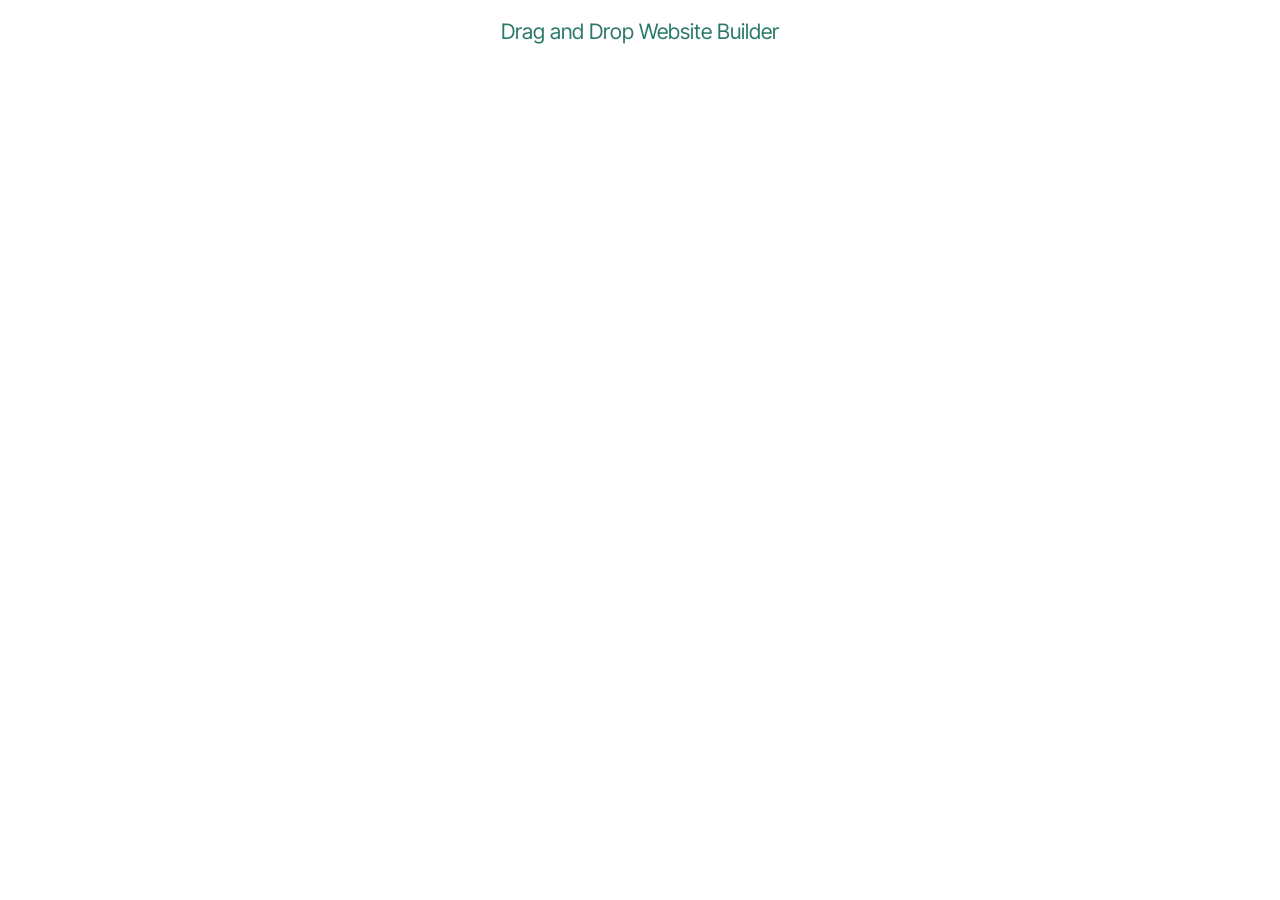
==== home.html @ 60c5d259 "create github pages" ====
<!DOCTYPE html>
<html  >
<head>
  <!-- Site made with Mobirise Website Builder v5.9.13, https://mobirise.com -->
  <meta charset="UTF-8">
  <meta http-equiv="X-UA-Compatible" content="IE=edge">
  <meta name="generator" content="Mobirise v5.9.13, mobirise.com">
  <meta name="viewport" content="width=device-width, initial-scale=1, minimum-scale=1">
  <link rel="shortcut icon" href="assets/images/mbr-137x69.png" type="image/x-icon">
  <meta name="description" content="">
  
  
  <title>Home</title>
  <link rel="stylesheet" href="assets/bootstrap/css/bootstrap.min.css">
  <link rel="stylesheet" href="assets/bootstrap/css/bootstrap-grid.min.css">
  <link rel="stylesheet" href="assets/bootstrap/css/bootstrap-reboot.min.css">
  <link rel="stylesheet" href="assets/animatecss/animate.css">
  <link rel="stylesheet" href="assets/theme/css/style.css">
  <link rel="preload" href="https://fonts.googleapis.com/css?family=Inter+Tight:100,200,300,400,500,600,700,800,900,100i,200i,300i,400i,500i,600i,700i,800i,900i&display=swap" as="style" onload="this.onload=null;this.rel='stylesheet'">
  <noscript><link rel="stylesheet" href="https://fonts.googleapis.com/css?family=Inter+Tight:100,200,300,400,500,600,700,800,900,100i,200i,300i,400i,500i,600i,700i,800i,900i&display=swap"></noscript>
  <link rel="preload" as="style" href="assets/mobirise/css/mbr-additional.css?v=Ecv9Mz"><link rel="stylesheet" href="assets/mobirise/css/mbr-additional.css?v=Ecv9Mz" type="text/css">

  
  
  
</head>
<body>
  
  <section class="display-7" style="padding: 0;align-items: center;justify-content: center;flex-wrap: wrap;    align-content: center;display: flex;position: relative;height: 4rem;"><a href="https://mobiri.se/448014" style="flex: 1 1;height: 4rem;position: absolute;width: 100%;z-index: 1;"><img alt="" style="height: 4rem;" src="[data-uri]"></a><p style="margin: 0;text-align: center;" class="display-7">&#8204;</p><a style="z-index:1" href="https://mobirise.com/drag-drop-website-builder.html">Drag and Drop Website Builder</a></section><script src="assets/bootstrap/js/bootstrap.bundle.min.js"></script>  <script src="assets/smoothscroll/smooth-scroll.js"></script>  <script src="assets/ytplayer/index.js"></script>  <script src="assets/theme/js/script.js"></script>  
  
  
  <input name="animation" type="hidden">
  </body>
</html>
---- assets/theme/css/style.css ----
@charset "UTF-8";
section {
  background-color: #ffffff;
}

body {
  font-style: normal;
  line-height: 1.5;
  font-weight: 400;
  color: #232323;
  position: relative;
}

button {
  background-color: transparent;
  border-color: transparent;
}

.embla__button,
.carousel-control {
  background-color: #edefea !important;
  opacity: 0.8 !important;
  color: #464845 !important;
  border-color: #edefea !important;
}

.carousel .close,
.modalWindow .close {
  background-color: #edefea !important;
  color: #464845 !important;
  border-color: #edefea !important;
  opacity: 0.8 !important;
}

.carousel .close:hover,
.modalWindow .close:hover {
  opacity: 1 !important;
}

.carousel-indicators li {
  background-color: #edefea !important;
  border: 2px solid #464845 !important;
}

.carousel-indicators li:hover,
.carousel-indicators li:active {
  opacity: 0.8 !important;
}

.embla__button:hover,
.carousel-control:hover {
  background-color: #edefea !important;
  opacity: 1 !important;
}

.modalWindow-video-container {
  height: 80%;
}

section,
.container,
.container-fluid {
  position: relative;
  word-wrap: break-word;
}

a.mbr-iconfont:hover {
  text-decoration: none;
}

.article .lead p,
.article .lead ul,
.article .lead ol,
.article .lead pre,
.article .lead blockquote {
  margin-bottom: 0;
}

a {
  font-style: normal;
  font-weight: 400;
  cursor: pointer;
}
a, a:hover {
  text-decoration: none;
}

.mbr-section-title {
  font-style: normal;
  line-height: 1.3;
}

.mbr-section-subtitle {
  line-height: 1.3;
}

.mbr-text {
  font-style: normal;
  line-height: 1.7;
}

h1,
h2,
h3,
h4,
h5,
h6,
.display-1,
.display-2,
.display-4,
.display-5,
.display-7,
span,
p,
a {
  line-height: 1;
  word-break: break-word;
  word-wrap: break-word;
  font-weight: 400;
}

b,
strong {
  font-weight: bold;
}

input:-webkit-autofill, input:-webkit-autofill:hover, input:-webkit-autofill:focus, input:-webkit-autofill:active {
  transition-delay: 9999s;
  -webkit-transition-property: background-color, color;
  transition-property: background-color, color;
}

textarea[type=hidden] {
  display: none;
}

section {
  background-position: 50% 50%;
  background-repeat: no-repeat;
  background-size: cover;
}
section .mbr-background-video,
section .mbr-background-video-preview {
  position: absolute;
  bottom: 0;
  left: 0;
  right: 0;
  top: 0;
}

.hidden {
  visibility: hidden;
}

.mbr-z-index20 {
  z-index: 20;
}

/*! Base colors */
.mbr-white {
  color: #ffffff;
}

.mbr-black {
  color: #111111;
}

.mbr-bg-white {
  background-color: #ffffff;
}

.mbr-bg-black {
  background-color: #000000;
}

/*! Text-aligns */
.align-left {
  text-align: left;
}

.align-center {
  text-align: center;
}

.align-right {
  text-align: right;
}

/*! Font-weight  */
.mbr-light {
  font-weight: 300;
}

.mbr-regular {
  font-weight: 400;
}

.mbr-semibold {
  font-weight: 500;
}

.mbr-bold {
  font-weight: 700;
}

/*! Media  */
.media-content {
  flex-basis: 100%;
}

.media-container-row {
  display: flex;
  flex-direction: row;
  flex-wrap: wrap;
  justify-content: center;
  align-content: center;
  align-items: start;
}
.media-container-row .media-size-item {
  width: 400px;
}

.media-container-column {
  display: flex;
  flex-direction: column;
  flex-wrap: wrap;
  justify-content: center;
  align-content: center;
  align-items: stretch;
}
.media-container-column > * {
  width: 100%;
}

@media (min-width: 992px) {
  .media-container-row {
    flex-wrap: nowrap;
  }
}
figure {
  margin-bottom: 0;
  overflow: hidden;
}

figure[mbr-media-size] {
  transition: width 0.1s;
}

img,
iframe {
  display: block;
  width: 100%;
}

.card {
  background-color: transparent;
  border: none;
}

.card-box {
  width: 100%;
}

.card-img {
  text-align: center;
  flex-shrink: 0;
  -webkit-flex-shrink: 0;
}

.media {
  max-width: 100%;
  margin: 0 auto;
}

.mbr-figure {
  align-self: center;
}

.media-container > div {
  max-width: 100%;
}

.mbr-figure img,
.card-img img {
  width: 100%;
}

@media (max-width: 991px) {
  .media-size-item {
    width: auto !important;
  }
  .media {
    width: auto;
  }
  .mbr-figure {
    width: 100% !important;
  }
}
/*! Buttons */
.mbr-section-btn {
  margin-left: -0.6rem;
  margin-right: -0.6rem;
  font-size: 0;
}

.btn {
  font-weight: 600;
  border-width: 1px;
  font-style: normal;
  margin: 0.6rem 0.6rem;
  white-space: normal;
  transition: all 0.2s ease-in-out;
  display: inline-flex;
  align-items: center;
  justify-content: center;
  word-break: break-word;
}

.btn-sm {
  font-weight: 600;
  letter-spacing: 0px;
  transition: all 0.3s ease-in-out;
}

.btn-md {
  font-weight: 600;
  letter-spacing: 0px;
  transition: all 0.3s ease-in-out;
}

.btn-lg {
  font-weight: 600;
  letter-spacing: 0px;
  transition: all 0.3s ease-in-out;
}

.btn-form {
  margin: 0;
}
.btn-form:hover {
  cursor: pointer;
}

nav .mbr-section-btn {
  margin-left: 0rem;
  margin-right: 0rem;
}

/*! Btn icon margin */
.btn .mbr-iconfont,
.btn.btn-sm .mbr-iconfont {
  order: 1;
  cursor: pointer;
  margin-left: 0.5rem;
  vertical-align: sub;
}

.btn.btn-md .mbr-iconfont,
.btn.btn-md .mbr-iconfont {
  margin-left: 0.8rem;
}

.mbr-regular {
  font-weight: 400;
}

.mbr-semibold {
  font-weight: 500;
}

.mbr-bold {
  font-weight: 700;
}

[type=submit] {
  -webkit-appearance: none;
}

/*! Full-screen */
.mbr-fullscreen .mbr-overlay {
  min-height: 100vh;
}

.mbr-fullscreen {
  display: flex;
  display: -moz-flex;
  display: -ms-flex;
  display: -o-flex;
  align-items: center;
  min-height: 100vh;
  padding-top: 3rem;
  padding-bottom: 3rem;
}

/*! Map */
.map {
  height: 25rem;
  position: relative;
}
.map iframe {
  width: 100%;
  height: 100%;
}

/*! Scroll to top arrow */
.mbr-arrow-up {
  bottom: 25px;
  right: 90px;
  position: fixed;
  text-align: right;
  z-index: 5000;
  color: #ffffff;
  font-size: 22px;
}

.mbr-arrow-up a {
  background: rgba(0, 0, 0, 0.2);
  border-radius: 50%;
  color: #fff;
  display: inline-block;
  height: 60px;
  width: 60px;
  border: 2px solid #fff;
  outline-style: none !important;
  position: relative;
  text-decoration: none;
  transition: all 0.3s ease-in-out;
  cursor: pointer;
  text-align: center;
}
.mbr-arrow-up a:hover {
  background-color: rgba(0, 0, 0, 0.4);
}
.mbr-arrow-up a i {
  line-height: 60px;
}

.mbr-arrow-up-icon {
  display: block;
  color: #fff;
}

.mbr-arrow-up-icon::before {
  content: "›";
  display: inline-block;
  font-family: serif;
  font-size: 22px;
  line-height: 1;
  font-style: normal;
  position: relative;
  top: 6px;
  left: -4px;
  transform: rotate(-90deg);
}

/*! Arrow Down */
.mbr-arrow {
  position: absolute;
  bottom: 45px;
  left: 50%;
  width: 60px;
  height: 60px;
  cursor: pointer;
  background-color: rgba(80, 80, 80, 0.5);
  border-radius: 50%;
  transform: translateX(-50%);
}
@media (max-width: 767px) {
  .mbr-arrow {
    display: none;
  }
}
.mbr-arrow > a {
  display: inline-block;
  text-decoration: none;
  outline-style: none;
  animation: arrowdown 1.7s ease-in-out infinite;
  color: #ffffff;
}
.mbr-arrow > a > i {
  position: absolute;
  top: -2px;
  left: 15px;
  font-size: 2rem;
}

#scrollToTop a i::before {
  content: "";
  position: absolute;
  display: block;
  border-bottom: 2.5px solid #fff;
  border-left: 2.5px solid #fff;
  width: 27.8%;
  height: 27.8%;
  left: 50%;
  top: 51%;
  transform: translateY(-30%) translateX(-50%) rotate(135deg);
}

@keyframes arrowdown {
  0% {
    transform: translateY(0px);
  }
  50% {
    transform: translateY(-5px);
  }
  100% {
    transform: translateY(0px);
  }
}
@media (max-width: 500px) {
  .mbr-arrow-up {
    left: 0;
    right: 0;
    text-align: center;
  }
}
/*Gradients animation*/
@keyframes gradient-animation {
  from {
    background-position: 0% 100%;
    animation-timing-function: ease-in-out;
  }
  to {
    background-position: 100% 0%;
    animation-timing-function: ease-in-out;
  }
}
.bg-gradient {
  background-size: 200% 200%;
  animation: gradient-animation 5s infinite alternate;
  -webkit-animation: gradient-animation 5s infinite alternate;
}

.menu .navbar-brand {
  display: -webkit-flex;
}
.menu .navbar-brand span {
  display: flex;
  display: -webkit-flex;
}
.menu .navbar-brand .navbar-caption-wrap {
  display: -webkit-flex;
}
.menu .navbar-brand .navbar-logo img {
  display: -webkit-flex;
  width: auto;
}
@media (min-width: 768px) and (max-width: 991px) {
  .menu .navbar-toggleable-sm .navbar-nav {
    display: -ms-flexbox;
  }
}
@media (max-width: 991px) {
  .menu .navbar-collapse {
    max-height: 93.5vh;
  }
  .menu .navbar-collapse.show {
    overflow: auto;
  }
}
@media (min-width: 992px) {
  .menu .navbar-nav.nav-dropdown {
    display: -webkit-flex;
  }
  .menu .navbar-toggleable-sm .navbar-collapse {
    display: -webkit-flex !important;
  }
  .menu .collapsed .navbar-collapse {
    max-height: 93.5vh;
  }
  .menu .collapsed .navbar-collapse.show {
    overflow: auto;
  }
}
@media (max-width: 767px) {
  .menu .navbar-collapse {
    max-height: 80vh;
  }
}

.nav-link .mbr-iconfont {
  margin-right: 0.5rem;
}

.navbar {
  display: -webkit-flex;
  -webkit-flex-wrap: wrap;
  -webkit-align-items: center;
  -webkit-justify-content: space-between;
}

.navbar-collapse {
  -webkit-flex-basis: 100%;
  -webkit-flex-grow: 1;
  -webkit-align-items: center;
}

.nav-dropdown .link {
  padding: 0.667em 1.667em !important;
  margin: 0 !important;
}

.nav {
  display: -webkit-flex;
  -webkit-flex-wrap: wrap;
}

.row {
  display: -webkit-flex;
  -webkit-flex-wrap: wrap;
}

.justify-content-center {
  -webkit-justify-content: center;
}

.form-inline {
  display: -webkit-flex;
}

.card-wrapper {
  -webkit-flex: 1;
}

.carousel-control {
  z-index: 10;
  display: -webkit-flex;
}

.carousel-controls {
  display: -webkit-flex;
}

.media {
  display: -webkit-flex;
}

.form-group:focus {
  outline: none;
}

.jq-selectbox__select {
  padding: 7px 0;
  position: relative;
}

.jq-selectbox__dropdown {
  overflow: hidden;
  border-radius: 10px;
  position: absolute;
  top: 100%;
  left: 0 !important;
  width: 100% !important;
}

.jq-selectbox__trigger-arrow {
  right: 0;
  transform: translateY(-50%);
}

.jq-selectbox li {
  padding: 1.07em 0.5em;
}

input[type=range] {
  padding-left: 0 !important;
  padding-right: 0 !important;
}

.modal-dialog,
.modal-content {
  height: 100%;
}

.modal-dialog .carousel-inner {
  height: calc(100vh - 1.75rem);
}
@media (max-width: 575px) {
  .modal-dialog .carousel-inner {
    height: calc(100vh - 1rem);
  }
}

.carousel-item {
  text-align: center;
}

.carousel-item img {
  margin: auto;
}

.navbar-toggler {
  align-self: flex-start;
  padding: 0.25rem 0.75rem;
  font-size: 1.25rem;
  line-height: 1;
  background: transparent;
  border: 1px solid transparent;
  border-radius: 0.25rem;
}

.navbar-toggler:focus,
.navbar-toggler:hover {
  text-decoration: none;
  box-shadow: none;
}

.navbar-toggler-icon {
  display: inline-block;
  width: 1.5em;
  height: 1.5em;
  vertical-align: middle;
  content: "";
  background: no-repeat center center;
  background-size: 100% 100%;
}

.navbar-toggler-left {
  position: absolute;
  left: 1rem;
}

.navbar-toggler-right {
  position: absolute;
  right: 1rem;
}

.card-img {
  width: auto;
}

.menu .navbar.collapsed:not(.beta-menu) {
  flex-direction: column;
}

.carousel-item.active,
.carousel-item-next,
.carousel-item-prev {
  display: flex;
}

.note-air-layout .dropup .dropdown-menu,
.note-air-layout .navbar-fixed-bottom .dropdown .dropdown-menu {
  bottom: initial !important;
}

html,
body {
  height: auto;
  min-height: 100vh;
}

.dropup .dropdown-toggle::after {
  display: none;
}

.form-asterisk {
  font-family: initial;
  position: absolute;
  top: -2px;
  font-weight: normal;
}

.form-control-label {
  position: relative;
  cursor: pointer;
  margin-bottom: 0.357em;
  padding: 0;
}

.alert {
  color: #ffffff;
  border-radius: 0;
  border: 0;
  font-size: 1.1rem;
  line-height: 1.5;
  margin-bottom: 1.875rem;
  padding: 1.25rem;
  position: relative;
  text-align: center;
}
.alert.alert-form::after {
  background-color: inherit;
  bottom: -7px;
  content: "";
  display: block;
  height: 14px;
  left: 50%;
  margin-left: -7px;
  position: absolute;
  transform: rotate(45deg);
  width: 14px;
}

.form-control {
  background-color: #ffffff;
  background-clip: border-box;
  color: #232323;
  line-height: 1rem !important;
  height: auto;
  padding: 1.2rem 2rem;
  transition: border-color 0.25s ease 0s;
  border: 1px solid transparent !important;
  border-radius: 4px;
  box-shadow: rgba(0, 0, 0, 0.07) 0px 1px 1px 0px, rgba(0, 0, 0, 0.07) 0px 1px 3px 0px, rgba(0, 0, 0, 0.03) 0px 0px 0px 1px;
}
.form-active .form-control:invalid {
  border-color: red;
}

.row > * {
  padding-right: 1rem;
  padding-left: 1rem;
}

form .row {
  margin-left: -0.6rem;
  margin-right: -0.6rem;
}
form .row [class*=col] {
  padding-left: 0.6rem;
  padding-right: 0.6rem;
}

form .mbr-section-btn {
  padding-left: 0.6rem;
  padding-right: 0.6rem;
}

form .form-check-input {
  margin-top: 0.5;
}

textarea.form-control {
  line-height: 1.5rem !important;
}

.form-group {
  margin-bottom: 1.2rem;
}

.form-control,
form .btn {
  min-height: 48px;
}

.gdpr-block label span.textGDPR input[name=gdpr] {
  top: 7px;
}

.form-control:focus {
  box-shadow: none;
}

:focus {
  outline: none;
}

.mbr-overlay {
  background-color: #000;
  bottom: 0;
  left: 0;
  opacity: 0.5;
  position: absolute;
  right: 0;
  top: 0;
  z-index: 0;
  pointer-events: none;
}

blockquote {
  font-style: italic;
  padding: 3rem;
  font-size: 1.09rem;
  position: relative;
  border-left: 3px solid;
}

ul,
ol,
pre,
blockquote {
  margin-bottom: 2.3125rem;
}

.mt-4 {
  margin-top: 2rem !important;
}

.mb-4 {
  margin-bottom: 2rem !important;
}

.container,
.container-fluid {
  padding-left: 16px;
  padding-right: 16px;
}

.row {
  margin-left: -16px;
  margin-right: -16px;
}
.row > [class*=col] {
  padding-left: 16px;
  padding-right: 16px;
}

@media (min-width: 992px) {
  .container-fluid {
    padding-left: 32px;
    padding-right: 32px;
  }
}
@media (max-width: 991px) {
  .mbr-container {
    padding-left: 16px;
    padding-right: 16px;
  }
}
.app-video-wrapper > img {
  opacity: 1;
}

.app-video-wrapper {
  background: transparent;
}

.item {
  position: relative;
}

.dropdown-menu .dropdown-menu {
  left: 100%;
}

.dropdown-item + .dropdown-menu {
  display: none;
}

.dropdown-item:hover + .dropdown-menu,
.dropdown-menu:hover {
  display: block;
}

@media (min-aspect-ratio: 16/9) {
  .mbr-video-foreground {
    height: 300% !important;
    top: -100% !important;
  }
}
@media (max-aspect-ratio: 16/9) {
  .mbr-video-foreground {
    width: 300% !important;
    left: -100% !important;
  }
}.engine {
	position: absolute;
	text-indent: -2400px;
	text-align: center;
	padding: 0;
	top: 0;
	left: -2400px;
}
---- assets/mobirise/css/mbr-additional.css ----
.btn {
  border-width: 2px;
}
img,
.card-wrap,
.card-wrapper,
.video-wrapper,
.mbr-figure iframe,
.google-map iframe,
.slide-content,
.plan,
.card,
.item-wrapper {
  border-radius: 0 !important;
}
.video-wrapper {
  overflow: hidden;
}
body {
  font-family: Inter Tight;
}
.display-1 {
  font-family: 'Inter Tight', sans-serif;
  font-size: 5rem;
  line-height: 1;
}
.display-1 > .mbr-iconfont {
  font-size: 6.25rem;
}
.display-2 {
  font-family: 'Inter Tight', sans-serif;
  font-size: 4rem;
  line-height: 1;
}
.display-2 > .mbr-iconfont {
  font-size: 5rem;
}
.display-4 {
  font-family: 'Inter Tight', sans-serif;
  font-size: 1.4rem;
  line-height: 1.5;
}
.display-4 > .mbr-iconfont {
  font-size: 1.75rem;
}
.display-5 {
  font-family: 'Inter Tight', sans-serif;
  font-size: 2rem;
  line-height: 1.5;
}
.display-5 > .mbr-iconfont {
  font-size: 2.5rem;
}
.display-7 {
  font-family: 'Inter Tight', sans-serif;
  font-size: 1.4rem;
  line-height: 1.3;
}
.display-7 > .mbr-iconfont {
  font-size: 1.75rem;
}
/* ---- Fluid typography for mobile devices ---- */
/* 1.4 - font scale ratio ( bootstrap == 1.42857 ) */
/* 100vw - current viewport width */
/* (48 - 20)  48 == 48rem == 768px, 20 == 20rem == 320px(minimal supported viewport) */
/* 0.65 - min scale variable, may vary */
@media (max-width: 992px) {
  .display-1 {
    font-size: 4rem;
  }
}
@media (max-width: 768px) {
  .display-1 {
    font-size: 3.5rem;
    font-size: calc( 2.4rem + (5 - 2.4) * ((100vw - 20rem) / (48 - 20)));
    line-height: calc( 1.1 * (2.4rem + (5 - 2.4) * ((100vw - 20rem) / (48 - 20))));
  }
  .display-2 {
    font-size: 3.2rem;
    font-size: calc( 2.05rem + (4 - 2.05) * ((100vw - 20rem) / (48 - 20)));
    line-height: calc( 1.3 * (2.05rem + (4 - 2.05) * ((100vw - 20rem) / (48 - 20))));
  }
  .display-4 {
    font-size: 1.12rem;
    font-size: calc( 1.14rem + (1.4 - 1.14) * ((100vw - 20rem) / (48 - 20)));
    line-height: calc( 1.4 * (1.14rem + (1.4 - 1.14) * ((100vw - 20rem) / (48 - 20))));
  }
  .display-5 {
    font-size: 1.6rem;
    font-size: calc( 1.35rem + (2 - 1.35) * ((100vw - 20rem) / (48 - 20)));
    line-height: calc( 1.4 * (1.35rem + (2 - 1.35) * ((100vw - 20rem) / (48 - 20))));
  }
  .display-7 {
    font-size: 1.12rem;
    font-size: calc( 1.14rem + (1.4 - 1.14) * ((100vw - 20rem) / (48 - 20)));
    line-height: calc( 1.4 * (1.14rem + (1.4 - 1.14) * ((100vw - 20rem) / (48 - 20))));
  }
}
@media (min-width: 992px) and (max-width: 1400px) {
  .display-1 {
    font-size: 3.5rem;
    font-size: calc( 2.4rem + (5 - 2.4) * ((100vw - 62rem) / (87 - 62)));
    line-height: calc( 1.1 * (2.4rem + (5 - 2.4) * ((100vw - 62rem) / (87 - 62))));
  }
  .display-2 {
    font-size: 3.2rem;
    font-size: calc( 2.05rem + (4 - 2.05) * ((100vw - 62rem) / (87 - 62)));
    line-height: calc( 1.3 * (2.05rem + (4 - 2.05) * ((100vw - 62rem) / (87 - 62))));
  }
  .display-4 {
    font-size: 1.12rem;
    font-size: calc( 1.14rem + (1.4 - 1.14) * ((100vw - 62rem) / (87 - 62)));
    line-height: calc( 1.4 * (1.14rem + (1.4 - 1.14) * ((100vw - 62rem) / (87 - 62))));
  }
  .display-5 {
    font-size: 1.6rem;
    font-size: calc( 1.35rem + (2 - 1.35) * ((100vw - 62rem) / (87 - 62)));
    line-height: calc( 1.4 * (1.35rem + (2 - 1.35) * ((100vw - 62rem) / (87 - 62))));
  }
  .display-7 {
    font-size: 1.12rem;
    font-size: calc( 1.14rem + (1.4 - 1.14) * ((100vw - 62rem) / (87 - 62)));
    line-height: calc( 1.4 * (1.14rem + (1.4 - 1.14) * ((100vw - 62rem) / (87 - 62))));
  }
}
/* Buttons */
.btn {
  padding: 1.25rem 2rem;
  border-radius: 4px;
}
@media (max-width: 767px) {
  .btn {
    padding: 0.75rem 1.5rem;
  }
}
.btn-sm {
  padding: 0.6rem 1.2rem;
  border-radius: 4px;
}
.btn-md {
  padding: 0.6rem 1.2rem;
  border-radius: 4px;
}
.btn-lg {
  padding: 1.25rem 2rem;
  border-radius: 4px;
}
.bg-primary {
  background-color: #2b7a69 !important;
}
.bg-success {
  background-color: #3a341c !important;
}
.bg-info {
  background-color: #320707 !important;
}
.bg-warning {
  background-color: #164fd3 !important;
}
.bg-danger {
  background-color: #ffffff !important;
}
.btn-primary,
.btn-primary:active {
  background-color: #2b7a69 !important;
  border-color: #2b7a69 !important;
  color: #ffffff !important;
  box-shadow: none;
}
.btn-primary:hover,
.btn-primary:focus,
.btn-primary.focus,
.btn-primary.active {
  color: inherit;
  background-color: #38a089 !important;
  border-color: #38a089 !important;
  box-shadow: none;
}
.btn-primary.disabled,
.btn-primary:disabled {
  color: #ffffff !important;
  background-color: #38a089 !important;
  border-color: #38a089 !important;
}
.btn-secondary,
.btn-secondary:active {
  background-color: #ffd7ef !important;
  border-color: #ffd7ef !important;
  color: #d70081 !important;
  box-shadow: none;
}
.btn-secondary:hover,
.btn-secondary:focus,
.btn-secondary.focus,
.btn-secondary.active {
  color: inherit;
  background-color: #ffffff !important;
  border-color: #ffffff !important;
  box-shadow: none;
}
.btn-secondary.disabled,
.btn-secondary:disabled {
  color: #d70081 !important;
  background-color: #ffffff !important;
  border-color: #ffffff !important;
}
.btn-info,
.btn-info:active {
  background-color: #320707 !important;
  border-color: #320707 !important;
  color: #ffffff !important;
  box-shadow: none;
}
.btn-info:hover,
.btn-info:focus,
.btn-info.focus,
.btn-info.active {
  color: inherit;
  background-color: #5f0d0d !important;
  border-color: #5f0d0d !important;
  box-shadow: none;
}
.btn-info.disabled,
.btn-info:disabled {
  color: #ffffff !important;
  background-color: #5f0d0d !important;
  border-color: #5f0d0d !important;
}
.btn-success,
.btn-success:active {
  background-color: #3a341c !important;
  border-color: #3a341c !important;
  color: #ffffff !important;
  box-shadow: none;
}
.btn-success:hover,
.btn-success:focus,
.btn-success.focus,
.btn-success.active {
  color: inherit;
  background-color: #5c532d !important;
  border-color: #5c532d !important;
  box-shadow: none;
}
.btn-success.disabled,
.btn-success:disabled {
  color: #ffffff !important;
  background-color: #5c532d !important;
  border-color: #5c532d !important;
}
.btn-warning,
.btn-warning:active {
  background-color: #164fd3 !important;
  border-color: #164fd3 !important;
  color: #ffffff !important;
  box-shadow: none;
}
.btn-warning:hover,
.btn-warning:focus,
.btn-warning.focus,
.btn-warning.active {
  color: inherit;
  background-color: #326aea !important;
  border-color: #326aea !important;
  box-shadow: none;
}
.btn-warning.disabled,
.btn-warning:disabled {
  color: #ffffff !important;
  background-color: #326aea !important;
  border-color: #326aea !important;
}
.btn-danger,
.btn-danger:active {
  background-color: #ffffff !important;
  border-color: #ffffff !important;
  color: #808080 !important;
  box-shadow: none;
}
.btn-danger:hover,
.btn-danger:focus,
.btn-danger.focus,
.btn-danger.active {
  color: inherit;
  background-color: #ffffff !important;
  border-color: #ffffff !important;
  box-shadow: none;
}
.btn-danger.disabled,
.btn-danger:disabled {
  color: #808080 !important;
  background-color: #ffffff !important;
  border-color: #ffffff !important;
}
.btn-white,
.btn-white:active {
  background-color: #eff0ec !important;
  border-color: #eff0ec !important;
  color: #757b62 !important;
  box-shadow: none;
}
.btn-white:hover,
.btn-white:focus,
.btn-white.focus,
.btn-white.active {
  color: inherit;
  background-color: #ffffff !important;
  border-color: #ffffff !important;
  box-shadow: none;
}
.btn-white.disabled,
.btn-white:disabled {
  color: #757b62 !important;
  background-color: #ffffff !important;
  border-color: #ffffff !important;
}
.btn-black,
.btn-black:active {
  background-color: #232323 !important;
  border-color: #232323 !important;
  color: #ffffff !important;
  box-shadow: none;
}
.btn-black:hover,
.btn-black:focus,
.btn-black.focus,
.btn-black.active {
  color: inherit;
  background-color: #3d3d3d !important;
  border-color: #3d3d3d !important;
  box-shadow: none;
}
.btn-black.disabled,
.btn-black:disabled {
  color: #ffffff !important;
  background-color: #3d3d3d !important;
  border-color: #3d3d3d !important;
}
.btn-primary-outline,
.btn-primary-outline:active {
  background-color: transparent !important;
  border-color: #2b7a69;
  color: #2b7a69;
}
.btn-primary-outline:hover,
.btn-primary-outline:focus,
.btn-primary-outline.focus,
.btn-primary-outline.active {
  color: #143a32 !important;
  background-color: transparent !important;
  border-color: #143a32 !important;
  box-shadow: none !important;
}
.btn-primary-outline.disabled,
.btn-primary-outline:disabled {
  color: #ffffff !important;
  background-color: #2b7a69 !important;
  border-color: #2b7a69 !important;
}
.btn-secondary-outline,
.btn-secondary-outline:active {
  background-color: transparent !important;
  border-color: #ffd7ef;
  color: #ffd7ef;
}
.btn-secondary-outline:hover,
.btn-secondary-outline:focus,
.btn-secondary-outline.focus,
.btn-secondary-outline.active {
  color: #ff80cc !important;
  background-color: transparent !important;
  border-color: #ff80cc !important;
  box-shadow: none !important;
}
.btn-secondary-outline.disabled,
.btn-secondary-outline:disabled {
  color: #d70081 !important;
  background-color: #ffd7ef !important;
  border-color: #ffd7ef !important;
}
.btn-info-outline,
.btn-info-outline:active {
  background-color: transparent !important;
  border-color: #320707;
  color: #320707;
}
.btn-info-outline:hover,
.btn-info-outline:focus,
.btn-info-outline.focus,
.btn-info-outline.active {
  color: #000000 !important;
  background-color: transparent !important;
  border-color: #000000 !important;
  box-shadow: none !important;
}
.btn-info-outline.disabled,
.btn-info-outline:disabled {
  color: #ffffff !important;
  background-color: #320707 !important;
  border-color: #320707 !important;
}
.btn-success-outline,
.btn-success-outline:active {
  background-color: transparent !important;
  border-color: #3a341c;
  color: #3a341c;
}
.btn-success-outline:hover,
.btn-success-outline:focus,
.btn-success-outline.focus,
.btn-success-outline.active {
  color: #000000 !important;
  background-color: transparent !important;
  border-color: #000000 !important;
  box-shadow: none !important;
}
.btn-success-outline.disabled,
.btn-success-outline:disabled {
  color: #ffffff !important;
  background-color: #3a341c !important;
  border-color: #3a341c !important;
}
.btn-warning-outline,
.btn-warning-outline:active {
  background-color: transparent !important;
  border-color: #164fd3;
  color: #164fd3;
}
.btn-warning-outline:hover,
.btn-warning-outline:focus,
.btn-warning-outline.focus,
.btn-warning-outline.active {
  color: #0e3284 !important;
  background-color: transparent !important;
  border-color: #0e3284 !important;
  box-shadow: none !important;
}
.btn-warning-outline.disabled,
.btn-warning-outline:disabled {
  color: #ffffff !important;
  background-color: #164fd3 !important;
  border-color: #164fd3 !important;
}
.btn-danger-outline,
.btn-danger-outline:active {
  background-color: transparent !important;
  border-color: #ffffff;
  color: #ffffff;
}
.btn-danger-outline:hover,
.btn-danger-outline:focus,
.btn-danger-outline.focus,
.btn-danger-outline.active {
  color: #d4d4d4 !important;
  background-color: transparent !important;
  border-color: #d4d4d4 !important;
  box-shadow: none !important;
}
.btn-danger-outline.disabled,
.btn-danger-outline:disabled {
  color: #808080 !important;
  background-color: #ffffff !important;
  border-color: #ffffff !important;
}
.btn-black-outline,
.btn-black-outline:active {
  background-color: transparent !important;
  border-color: #232323;
  color: #232323;
}
.btn-black-outline:hover,
.btn-black-outline:focus,
.btn-black-outline.focus,
.btn-black-outline.active {
  color: #000000 !important;
  background-color: transparent !important;
  border-color: #000000 !important;
  box-shadow: none !important;
}
.btn-black-outline.disabled,
.btn-black-outline:disabled {
  color: #ffffff !important;
  background-color: #232323 !important;
  border-color: #232323 !important;
}
.btn-white-outline,
.btn-white-outline:active {
  background-color: transparent !important;
  border-color: #fafafa;
  color: #fafafa;
}
.btn-white-outline:hover,
.btn-white-outline:focus,
.btn-white-outline.focus,
.btn-white-outline.active {
  color: #cfcfcf !important;
  background-color: transparent !important;
  border-color: #cfcfcf !important;
  box-shadow: none !important;
}
.btn-white-outline.disabled,
.btn-white-outline:disabled {
  color: #7a7a7a !important;
  background-color: #fafafa !important;
  border-color: #fafafa !important;
}
.text-primary {
  color: #2b7a69 !important;
}
.text-secondary {
  color: #ffd7ef !important;
}
.text-success {
  color: #3a341c !important;
}
.text-info {
  color: #320707 !important;
}
.text-warning {
  color: #164fd3 !important;
}
.text-danger {
  color: #ffffff !important;
}
.text-white {
  color: #fafafa !important;
}
.text-black {
  color: #232323 !important;
}
a.text-primary:hover,
a.text-primary:focus,
a.text-primary.active {
  color: #102f28 !important;
}
a.text-secondary:hover,
a.text-secondary:focus,
a.text-secondary.active {
  color: #ff71c6 !important;
}
a.text-success:hover,
a.text-success:focus,
a.text-success.active {
  color: #000000 !important;
}
a.text-info:hover,
a.text-info:focus,
a.text-info.active {
  color: #000000 !important;
}
a.text-warning:hover,
a.text-warning:focus,
a.text-warning.active {
  color: #0c2c77 !important;
}
a.text-danger:hover,
a.text-danger:focus,
a.text-danger.active {
  color: #cccccc !important;
}
a.text-white:hover,
a.text-white:focus,
a.text-white.active {
  color: #c7c7c7 !important;
}
a.text-black:hover,
a.text-black:focus,
a.text-black.active {
  color: #000000 !important;
}
a[class*="text-"]:not(.nav-link):not(.dropdown-item):not([role]):not(.navbar-caption) {
  transition: 0.2s;
  position: relative;
  background-image: linear-gradient(currentColor 50%, currentColor 50%);
  background-size: 10000px 2px;
  background-repeat: no-repeat;
  background-position: 0 1.2em;
}
.nav-tabs .nav-link.active {
  color: #2b7a69;
}
.nav-tabs .nav-link:not(.active) {
  color: #232323;
}
.alert-success {
  background-color: #70c770;
}
.alert-info {
  background-color: #320707;
}
.alert-warning {
  background-color: #164fd3;
}
.alert-danger {
  background-color: #ffffff;
}
.mbr-gallery-filter li.active .btn {
  background-color: #2b7a69;
  border-color: #2b7a69;
  color: #ffffff;
}
.mbr-gallery-filter li.active .btn:focus {
  box-shadow: none;
}
a,
a:hover {
  color: #2b7a69;
}
.mbr-plan-header.bg-primary .mbr-plan-subtitle,
.mbr-plan-header.bg-primary .mbr-plan-price-desc {
  color: #5ec6b0;
}
.mbr-plan-header.bg-success .mbr-plan-subtitle,
.mbr-plan-header.bg-success .mbr-plan-price-desc {
  color: #c0b27c;
}
.mbr-plan-header.bg-info .mbr-plan-subtitle,
.mbr-plan-header.bg-info .mbr-plan-price-desc {
  color: #f3abab;
}
.mbr-plan-header.bg-warning .mbr-plan-subtitle,
.mbr-plan-header.bg-warning .mbr-plan-price-desc {
  color: #bdcff8;
}
.mbr-plan-header.bg-danger .mbr-plan-subtitle,
.mbr-plan-header.bg-danger .mbr-plan-price-desc {
  color: #ffffff;
}
/* Scroll to top button*/
.scrollToTop_wraper {
  display: none;
}
.form-control {
  font-family: 'Inter Tight', sans-serif;
  font-size: 1.4rem;
  line-height: 1.3;
  font-weight: 400;
}
.form-control > .mbr-iconfont {
  font-size: 1.75rem;
}
.form-control:hover,
.form-control:focus {
  box-shadow: rgba(0, 0, 0, 0.07) 0px 1px 1px 0px, rgba(0, 0, 0, 0.07) 0px 1px 3px 0px, rgba(0, 0, 0, 0.03) 0px 0px 0px 1px;
  border-color: #2b7a69 !important;
}
.form-control:-webkit-input-placeholder {
  font-family: 'Inter Tight', sans-serif;
  font-size: 1.4rem;
  line-height: 1.3;
  font-weight: 400;
}
.form-control:-webkit-input-placeholder > .mbr-iconfont {
  font-size: 1.75rem;
}
blockquote {
  border-color: #2b7a69;
}
/* Forms */
.jq-selectbox li:hover,
.jq-selectbox li.selected {
  background-color: #2b7a69;
  color: #ffffff;
}
.jq-number__spin {
  transition: 0.25s ease;
}
.jq-number__spin:hover {
  border-color: #2b7a69;
}
.jq-selectbox .jq-selectbox__trigger-arrow,
.jq-number__spin.minus:after,
.jq-number__spin.plus:after {
  transition: 0.4s;
  border-top-color: #232323;
  border-bottom-color: #232323;
}
.jq-selectbox:hover .jq-selectbox__trigger-arrow,
.jq-number__spin.minus:hover:after,
.jq-number__spin.plus:hover:after {
  border-top-color: #2b7a69;
  border-bottom-color: #2b7a69;
}
.xdsoft_datetimepicker .xdsoft_calendar td.xdsoft_default,
.xdsoft_datetimepicker .xdsoft_calendar td.xdsoft_current,
.xdsoft_datetimepicker .xdsoft_timepicker .xdsoft_time_box > div > div.xdsoft_current {
  color: #ffffff !important;
  background-color: #2b7a69 !important;
  box-shadow: none !important;
}
.xdsoft_datetimepicker .xdsoft_calendar td:hover,
.xdsoft_datetimepicker .xdsoft_timepicker .xdsoft_time_box > div > div:hover {
  color: #000000 !important;
  background: #ffd7ef !important;
  box-shadow: none !important;
}
.lazy-bg {
  background-image: none !important;
}
.lazy-placeholder:not(section),
.lazy-none {
  display: block;
  position: relative;
  padding-bottom: 56.25%;
  width: 100%;
  height: auto;
}
iframe.lazy-placeholder,
.lazy-placeholder:after {
  content: '';
  position: absolute;
  width: 200px;
  height: 200px;
  background: transparent no-repeat center;
  background-size: contain;
  top: 50%;
  left: 50%;
  transform: translateX(-50%) translateY(-50%);
  background-image: url("data:image/svg+xml;charset=UTF-8,%3csvg width='32' height='32' viewBox='0 0 64 64' xmlns='http://www.w3.org/2000/svg' stroke='%232b7a69' %3e%3cg fill='none' fill-rule='evenodd'%3e%3cg transform='translate(16 16)' stroke-width='2'%3e%3ccircle stroke-opacity='.5' cx='16' cy='16' r='16'/%3e%3cpath d='M32 16c0-9.94-8.06-16-16-16'%3e%3canimateTransform attributeName='transform' type='rotate' from='0 16 16' to='360 16 16' dur='1s' repeatCount='indefinite'/%3e%3c/path%3e%3c/g%3e%3c/g%3e%3c/svg%3e");
}
section.lazy-placeholder:after {
  opacity: 0.5;
}
body {
  overflow-x: hidden;
}
a {
  transition: color 0.6s;
}
@media (max-width: 1400px) {
  .container {
    max-width: 100%;
  }
}
@media (max-width: 1400px) and (min-width: 768px) {
  .container {
    padding-left: 32px;
    padding-right: 32px;
  }
}
@media (max-width: 1400px) and (min-width: 768px) {
  .container-fluid {
    padding-left: 32px;
    padding-right: 32px;
  }
}
@media (max-width: 767px) {
  .container-fluid {
    padding-left: 16px;
    padding-right: 16px;
  }
}
.cid-ucKpRdgzPL {
  z-index: 1000;
  width: 100%;
  position: relative;
}
.cid-ucKpRdgzPL .dropdown-item:before {
  font-family: Moririse2 !important;
  content: "\e966";
  display: inline-block;
  width: 0;
  position: absolute;
  left: 1rem;
  top: 0.5rem;
  margin-right: 0.5rem;
  line-height: 1;
  font-size: inherit;
  vertical-align: middle;
  text-align: center;
  overflow: hidden;
  transform: scale(0, 1);
  transition: all 0.25s ease-in-out;
}
@media (max-width: 767px) {
  .cid-ucKpRdgzPL .navbar-toggler {
    transform: scale(0.8);
  }
}
.cid-ucKpRdgzPL .navbar-brand {
  flex-shrink: 0;
  align-items: center;
  margin-right: 0;
  padding: 10px 0;
  transition: all 0.3s;
  word-break: break-word;
  z-index: 1;
}
.cid-ucKpRdgzPL .navbar-brand img {
  max-width: 100%;
  max-height: 100%;
}
.cid-ucKpRdgzPL .navbar-brand .navbar-caption {
  line-height: inherit !important;
}
.cid-ucKpRdgzPL .navbar-brand .navbar-logo a {
  outline: none;
}
.cid-ucKpRdgzPL .navbar-nav {
  margin: auto;
  margin-left: 0;
  margin-left: auto;
}
.cid-ucKpRdgzPL .navbar-nav .nav-item {
  padding: 0 !important;
  transition: 0.3s all !important;
}
.cid-ucKpRdgzPL .navbar-nav .nav-item .nav-link {
  padding: 16px !important;
  margin: 0 !important;
  border-radius: 1rem !important;
  transition: 0.3s all !important;
  border-radius: 4px !important;
}
.cid-ucKpRdgzPL .navbar-nav .nav-item .nav-link:hover {
  background-color: rgba(27, 31, 10, 0.06);
}
.cid-ucKpRdgzPL .navbar-nav .open .nav-link::after {
  transform: rotate(180deg);
}
@media (min-width: 992px) {
  .cid-ucKpRdgzPL .navbar-nav .open .nav-link::before {
    content: "";
    width: 100%;
    height: 20px;
    top: 100%;
    background: transparent;
    position: absolute;
  }
}
.cid-ucKpRdgzPL .navbar-nav .dropdown-item {
  padding: 12px !important;
  border-radius: 0.5rem !important;
  margin: 0 8px !important;
  transition: 0.3s all !important;
  border-radius: 4px !important;
}
.cid-ucKpRdgzPL .navbar-nav .dropdown-item:hover {
  background-color: rgba(27, 31, 10, 0.06);
}
@media (min-width: 992px) {
  .cid-ucKpRdgzPL .navbar-nav {
    padding-left: 1.5rem;
  }
}
.cid-ucKpRdgzPL .nav-link {
  width: fit-content;
  position: relative;
}
.cid-ucKpRdgzPL .navbar-logo {
  margin: 0 !important;
}
@media (max-width: 767px) {
  .cid-ucKpRdgzPL .navbar-logo {
    padding-left: 0;
  }
}
.cid-ucKpRdgzPL .navbar-caption {
  padding-left: 1rem;
  padding-right: 0.5rem;
}
@media (max-width: 767px) {
  .cid-ucKpRdgzPL .nav-dropdown {
    padding-bottom: 0.5rem;
  }
}
.cid-ucKpRdgzPL .nav-dropdown .link.dropdown-toggle::after {
  margin-left: 0.5rem;
  margin-top: 0.2rem;
  transition: 0.3s all;
}
.cid-ucKpRdgzPL .container {
  display: flex;
  height: 90px;
  padding: 0.5rem 0.6rem 0.5rem 1rem;
  flex-wrap: nowrap;
  background: rgba(255, 125, 25, 0.7) !important;
  left: 0;
  right: 0;
  -webkit-box-pack: justify;
  -ms-flex-pack: justify;
  justify-content: flex-end;
  -webkit-box-align: center;
  -webkit-align-items: center;
  -ms-flex-align: center;
  align-items: center;
  border-radius: 100vw;
  margin-top: 1rem;
  background-color: #ff7d19;
  box-shadow: 0 30px 60px 0 rgba(27, 31, 10, 0.08);
  border-radius: 4px !important;
}
@media (max-width: 992px) {
  .cid-ucKpRdgzPL .container {
    padding-right: 2rem;
  }
}
@media (max-width: 767px) {
  .cid-ucKpRdgzPL .container {
    width: 95%;
    height: 56px !important;
    padding: 0.5rem;
    margin-top: 0rem;
  }
}
.cid-ucKpRdgzPL .iconfont-wrapper {
  font-size: 1.5rem;
  padding-right: 0.5rem;
}
.cid-ucKpRdgzPL .dropdown-menu {
  flex-wrap: wrap;
  flex-direction: column;
  max-width: 100%;
  padding: 12px 4px !important;
  border-radius: 1.5rem;
  transition: 0.3s all !important;
  min-width: auto;
  background: #ff7d19;
  background: rgba(255, 125, 25, 0.7) !important;
  border-radius: 4px !important;
}
.cid-ucKpRdgzPL .nav-item:focus,
.cid-ucKpRdgzPL .nav-link:focus {
  outline: none;
}
.cid-ucKpRdgzPL .dropdown .dropdown-menu .dropdown-item {
  width: auto;
  transition: all 0.25s ease-in-out;
}
.cid-ucKpRdgzPL .dropdown .dropdown-menu .dropdown-item::after {
  right: 0.5rem;
}
.cid-ucKpRdgzPL .dropdown .dropdown-menu .dropdown-item .mbr-iconfont {
  margin-right: 0.5rem;
  vertical-align: sub;
}
.cid-ucKpRdgzPL .dropdown .dropdown-menu .dropdown-item .mbr-iconfont:before {
  display: inline-block;
  transform: scale(1, 1);
  transition: all 0.25s ease-in-out;
}
.cid-ucKpRdgzPL .collapsed .dropdown-menu .dropdown-item:before {
  display: none;
}
.cid-ucKpRdgzPL .collapsed .dropdown .dropdown-menu .dropdown-item {
  padding: 0.235em 1.5em 0.235em 1.5em !important;
  transition: none;
  margin: 0 !important;
}
.cid-ucKpRdgzPL .navbar {
  min-height: 90px;
  transition: all 0.3s;
  border-bottom: 1px solid transparent;
  background: transparent !important;
  padding: 0 !important;
  border: none !important;
  box-shadow: none !important;
  border-radius: 0 !important;
}
.cid-ucKpRdgzPL .navbar.opened {
  transition: all 0.3s;
}
.cid-ucKpRdgzPL .navbar .dropdown-item {
  padding: 0.5rem 1.8rem;
}
.cid-ucKpRdgzPL .navbar .navbar-logo img {
  width: auto;
  border-radius: 4px !important;
}
.cid-ucKpRdgzPL .navbar .navbar-collapse {
  z-index: 1;
  justify-content: flex-end;
}
.cid-ucKpRdgzPL .navbar.collapsed {
  justify-content: center;
}
.cid-ucKpRdgzPL .navbar.collapsed .nav-item .nav-link::before {
  display: none;
}
.cid-ucKpRdgzPL .navbar.collapsed.opened .dropdown-menu {
  top: 0;
}
@media (min-width: 992px) {
  .cid-ucKpRdgzPL .navbar.collapsed.opened:not(.navbar-short) .navbar-collapse {
    max-height: calc(98.5vh - 4rem);
  }
}
.cid-ucKpRdgzPL .navbar.collapsed .dropdown-menu .dropdown-submenu {
  left: 0 !important;
}
.cid-ucKpRdgzPL .navbar.collapsed .dropdown-menu .dropdown-item:after {
  right: auto;
}
.cid-ucKpRdgzPL .navbar.collapsed .dropdown-menu .dropdown-toggle[data-toggle="dropdown-submenu"]:after {
  margin-left: 0.5rem;
  margin-top: 0.2rem;
  border-top: 0.35em solid;
  border-right: 0.35em solid transparent;
  border-left: 0.35em solid transparent;
  border-bottom: 0;
  top: 41%;
}
.cid-ucKpRdgzPL .navbar.collapsed ul.navbar-nav li {
  margin: auto;
}
.cid-ucKpRdgzPL .navbar.collapsed .dropdown-menu .dropdown-item {
  padding: 0.25rem 1.5rem;
  text-align: center;
}
.cid-ucKpRdgzPL .navbar.collapsed .icons-menu {
  padding-left: 0;
  padding-right: 0;
  padding-top: 0.5rem;
  padding-bottom: 0.5rem;
}
@media (max-width: 767px) {
  .cid-ucKpRdgzPL .navbar {
    min-height: 72px;
  }
  .cid-ucKpRdgzPL .navbar .navbar-logo img {
    height: 2.5rem !important;
  }
}
@media (max-width: 991px) {
  .cid-ucKpRdgzPL .navbar .nav-item .nav-link::before {
    display: none;
  }
  .cid-ucKpRdgzPL .navbar.opened .dropdown-menu {
    top: 0;
  }
  .cid-ucKpRdgzPL .navbar .dropdown-menu .dropdown-submenu {
    left: 0 !important;
  }
  .cid-ucKpRdgzPL .navbar .dropdown-menu .dropdown-item:after {
    right: auto;
  }
  .cid-ucKpRdgzPL .navbar .dropdown-menu .dropdown-toggle[data-toggle="dropdown-submenu"]:after {
    margin-left: 0.5rem;
    margin-top: 0.2rem;
    border-top: 0.35em solid;
    border-right: 0.35em solid transparent;
    border-left: 0.35em solid transparent;
    border-bottom: 0;
    top: 40%;
  }
  .cid-ucKpRdgzPL .navbar .dropdown-menu .dropdown-item {
    padding: 0.25rem 1.5rem !important;
    text-align: center;
  }
  .cid-ucKpRdgzPL .navbar .navbar-brand {
    flex-shrink: initial;
    flex-basis: auto;
    word-break: break-word;
    padding-right: 10px;
  }
  .cid-ucKpRdgzPL .navbar .navbar-toggler {
    flex-basis: auto;
  }
  .cid-ucKpRdgzPL .navbar .icons-menu {
    padding-left: 0;
    padding-top: 0.5rem;
    padding-bottom: 0.5rem;
  }
}
.cid-ucKpRdgzPL .navbar.navbar-short .navbar-logo img {
  height: 2rem;
}
.cid-ucKpRdgzPL .dropdown-item.active,
.cid-ucKpRdgzPL .dropdown-item:active {
  background-color: transparent;
}
.cid-ucKpRdgzPL .navbar-expand-lg .navbar-nav .nav-link {
  padding: 0;
}
.cid-ucKpRdgzPL .nav-dropdown .link.dropdown-toggle {
  margin-right: 1.667em;
}
.cid-ucKpRdgzPL .nav-dropdown .link.dropdown-toggle[aria-expanded="true"] {
  margin-right: 0;
  padding: 0.667em 1.667em;
}
.cid-ucKpRdgzPL .navbar.navbar-expand-lg .dropdown .dropdown-menu {
  background: #ff7d19;
}
.cid-ucKpRdgzPL .navbar.navbar-expand-lg .dropdown .dropdown-menu .dropdown-submenu {
  margin: 0;
  left: 105%;
  transform: none;
  top: -12px;
}
.cid-ucKpRdgzPL .navbar .dropdown.open > .dropdown-menu {
  display: flex;
}
.cid-ucKpRdgzPL ul.navbar-nav {
  flex-wrap: wrap;
}
.cid-ucKpRdgzPL .navbar-buttons {
  text-align: center;
  min-width: 140px;
}
@media (max-width: 992px) {
  .cid-ucKpRdgzPL .navbar-buttons {
    text-align: left;
  }
}
.cid-ucKpRdgzPL button.navbar-toggler {
  outline: none;
  width: 31px;
  height: 20px;
  cursor: pointer;
  transition: all 0.2s;
  position: relative;
  align-self: center;
}
.cid-ucKpRdgzPL button.navbar-toggler .hamburger span {
  position: absolute;
  right: 0;
  width: 30px;
  height: 2px;
  border-right: 5px;
  background-color: #000000;
}
.cid-ucKpRdgzPL button.navbar-toggler .hamburger span:nth-child(1) {
  top: 0;
  transition: all 0.2s;
}
.cid-ucKpRdgzPL button.navbar-toggler .hamburger span:nth-child(2) {
  top: 8px;
  transition: all 0.15s;
}
.cid-ucKpRdgzPL button.navbar-toggler .hamburger span:nth-child(3) {
  top: 8px;
  transition: all 0.15s;
}
.cid-ucKpRdgzPL button.navbar-toggler .hamburger span:nth-child(4) {
  top: 16px;
  transition: all 0.2s;
}
.cid-ucKpRdgzPL nav.opened .hamburger span:nth-child(1) {
  top: 8px;
  width: 0;
  opacity: 0;
  right: 50%;
  transition: all 0.2s;
}
.cid-ucKpRdgzPL nav.opened .hamburger span:nth-child(2) {
  transform: rotate(45deg);
  transition: all 0.25s;
}
.cid-ucKpRdgzPL nav.opened .hamburger span:nth-child(3) {
  transform: rotate(-45deg);
  transition: all 0.25s;
}
.cid-ucKpRdgzPL nav.opened .hamburger span:nth-child(4) {
  top: 8px;
  width: 0;
  opacity: 0;
  right: 50%;
  transition: all 0.2s;
}
.cid-ucKpRdgzPL .navbar-dropdown {
  padding: 0 1rem;
}
.cid-ucKpRdgzPL a.nav-link {
  display: flex;
  align-items: center;
  justify-content: center;
}
.cid-ucKpRdgzPL .icons-menu {
  flex-wrap: nowrap;
  display: flex;
  justify-content: center;
  padding-left: 1rem;
  padding-right: 1rem;
  padding-top: 0.3rem;
  text-align: center;
}
@media (max-width: 992px) {
  .cid-ucKpRdgzPL .icons-menu {
    justify-content: flex-start;
    margin-bottom: 0.5rem;
  }
}
@media screen and (-ms-high-contrast: active), (-ms-high-contrast: none) {
  .cid-ucKpRdgzPL .navbar {
    height: 70px;
  }
  .cid-ucKpRdgzPL .navbar.opened {
    height: auto;
  }
  .cid-ucKpRdgzPL .nav-item .nav-link:hover::before {
    width: 175%;
    max-width: calc(100% + 2rem);
    left: -1rem;
  }
}
.cid-ucKpRdgzPL .navbar .dropdown > .dropdown-menu {
  display: none;
  width: max-content;
  max-width: 500px !important;
  transform: translateX(-50%);
  top: calc(100% + 20px);
  left: 50%;
}
.cid-ucKpRdgzPL .navbar .dropdown > .dropdown-menu .dropdown-item {
  line-height: 1 !important;
}
.cid-ucKpRdgzPL .navbar .dropdown > .dropdown-menu .dropdown .dropdown-item {
  align-items: center;
  display: flex;
  height: max-content !important;
  min-height: max-content !important;
}
.cid-ucKpRdgzPL .navbar .dropdown > .dropdown-menu .dropdown .dropdown-item::after {
  display: inline-block;
  position: static;
  margin-left: 0.5rem;
  margin-top: 0;
  margin-right: 0;
  margin-bottom: 0;
  transition: 0.3s all;
  transform: rotate(-90deg);
}
.cid-ucKpRdgzPL .navbar .dropdown > .dropdown-menu .dropdown.open .dropdown-item::after {
  transform: rotate(0deg);
}
.cid-ucKpRdgzPL .mbr-section-btn {
  margin: -0.6rem -0.6rem;
}
.cid-ucKpRdgzPL .navbar-toggler {
  margin-left: 12px;
  margin-right: 8px;
  order: 1000;
}
@media (max-width: 991px) {
  .cid-ucKpRdgzPL .navbar-brand {
    margin-right: auto;
  }
  .cid-ucKpRdgzPL .navbar-collapse {
    z-index: -1 !important;
    position: absolute;
    top: 110%;
    left: 0;
    width: 100%;
    padding: 1rem;
    border-radius: 1.5rem;
    background: #ff7d19;
    opacity: 1;
    border-color: rgba(255, 125, 25, 0.7) !important;
    background: rgba(255, 125, 25, 0.7) !important;
    backdrop-filter: blur(8px);
    border-radius: 4px !important;
  }
  .cid-ucKpRdgzPL .navbar-nav .nav-item .nav-link::after {
    margin-left: 10px;
  }
  .cid-ucKpRdgzPL .navbar-nav .dropdown-item:hover {
    background-color: rgba(27, 31, 10, 0.06);
  }
  .cid-ucKpRdgzPL .navbar .dropdown > .dropdown-menu {
    max-width: 100% !important;
    transform: translateX(0);
    top: 10px;
    left: 0;
    padding: 8px !important;
    border-radius: 1rem;
    background-color: rgba(27, 31, 10, 0.04) !important;
  }
  .cid-ucKpRdgzPL .navbar .dropdown > .dropdown-menu .dropdown-item {
    padding: 8px !important;
    line-height: 1 !important;
    margin-bottom: 4px !important;
  }
  .cid-ucKpRdgzPL .navbar .dropdown > .dropdown-menu .dropdown .dropdown-item {
    align-items: center;
    display: flex;
    height: max-content !important;
    min-height: max-content !important;
  }
  .cid-ucKpRdgzPL .navbar .dropdown > .dropdown-menu .dropdown .dropdown-item::after {
    display: inline-block;
    position: static;
    margin-left: 0.5rem;
    margin-top: 0;
    margin-right: 0;
    margin-bottom: 0;
    transition: 0.3s all;
    transform: rotate(0deg);
  }
  .cid-ucKpRdgzPL .navbar .dropdown > .dropdown-menu .dropdown.open .dropdown-item::after {
    transform: rotate(180deg);
  }
  .cid-ucKpRdgzPL .navbar .dropdown > .dropdown-menu .dropdown-submenu {
    position: static;
    width: 100%;
    max-width: 100% !important;
    transform: translateX(0) !important;
    top: 0;
    left: 0;
    padding: 8px !important;
    border-radius: 1rem;
    background-color: rgba(27, 31, 10, 0.04) !important;
  }
  .cid-ucKpRdgzPL .navbar .dropdown.open > .dropdown-menu {
    display: flex !important;
    flex-direction: column;
    align-items: flex-start;
  }
}
@media (max-width: 575px) {
  .cid-ucKpRdgzPL .navbar-collapse {
    padding: 1rem;
  }
}
.cid-ucKqqvJEf3 {
  background-color: #ffffff;
  padding-top: 0px;
  padding-bottom: 0px;
}
.cid-ucKqqvJEf3 img {
  object-fit: contain;
  border-radius: 0 !important;
}
.cid-ucKqsDobg0 {
  padding-top: 30px;
  padding-bottom: 30px;
  background-image: url("../../../assets/images/racing-flag-1981x424.png");
  overflow: hidden;
}
.cid-ucKqsDobg0 .media-container-row .mbr-text {
  color: #65be21;
  text-align: center;
}
.cid-ucYMkIB2tz {
  padding-top: 2rem;
  padding-bottom: 0rem;
  background-color: #ff7d19;
}
.cid-ucYMkIB2tz .mbr-fallback-image.disabled {
  display: none;
}
.cid-ucYMkIB2tz .mbr-fallback-image {
  display: block;
  background-size: cover;
  background-position: center center;
  width: 100%;
  height: 100%;
  position: absolute;
  top: 0;
}
.cid-ucYMkIB2tz .title .num {
  width: 100%;
  display: block;
}
.cid-ucYMkIB2tz .title .card-title {
  z-index: 1;
}
.cid-ucYMkIB2tz .num {
  color: #9fe870;
}
.cid-ucYMkIB2tz .item-mb {
  margin-bottom: 2rem;
}
@media (max-width: 767px) {
  .cid-ucYMkIB2tz .item-mb {
    margin-bottom: 1rem;
  }
}
@media (max-width: 767px) {
  .cid-ucYMkIB2tz * {
    text-align: center !important;
  }
  .cid-ucYMkIB2tz .content-column {
    margin-bottom: 2rem;
  }
}
.cid-ucYMkIB2tz .content-head {
  max-width: 800px;
}
.cid-ucYMkIB2tz .mbr-section-title,
.cid-ucYMkIB2tz .card-box {
  color: #000000;
  text-align: left;
}
.cid-ucRDGV3ayl {
  z-index: 1000;
  width: 100%;
  position: relative;
}
.cid-ucRDGV3ayl .dropdown-item:before {
  font-family: Moririse2 !important;
  content: "\e966";
  display: inline-block;
  width: 0;
  position: absolute;
  left: 1rem;
  top: 0.5rem;
  margin-right: 0.5rem;
  line-height: 1;
  font-size: inherit;
  vertical-align: middle;
  text-align: center;
  overflow: hidden;
  transform: scale(0, 1);
  transition: all 0.25s ease-in-out;
}
@media (max-width: 767px) {
  .cid-ucRDGV3ayl .navbar-toggler {
    transform: scale(0.8);
  }
}
.cid-ucRDGV3ayl .navbar-brand {
  flex-shrink: 0;
  align-items: center;
  margin-right: 0;
  padding: 10px 0;
  transition: all 0.3s;
  word-break: break-word;
  z-index: 1;
}
.cid-ucRDGV3ayl .navbar-brand img {
  max-width: 100%;
  max-height: 100%;
}
.cid-ucRDGV3ayl .navbar-brand .navbar-caption {
  line-height: inherit !important;
}
.cid-ucRDGV3ayl .navbar-brand .navbar-logo a {
  outline: none;
}
.cid-ucRDGV3ayl .navbar-nav {
  margin: auto;
  margin-left: 0;
  margin-left: auto;
}
.cid-ucRDGV3ayl .navbar-nav .nav-item {
  padding: 0 !important;
  transition: 0.3s all !important;
}
.cid-ucRDGV3ayl .navbar-nav .nav-item .nav-link {
  padding: 16px !important;
  margin: 0 !important;
  border-radius: 1rem !important;
  transition: 0.3s all !important;
  border-radius: 4px !important;
}
.cid-ucRDGV3ayl .navbar-nav .nav-item .nav-link:hover {
  background-color: rgba(27, 31, 10, 0.06);
}
.cid-ucRDGV3ayl .navbar-nav .open .nav-link::after {
  transform: rotate(180deg);
}
@media (min-width: 992px) {
  .cid-ucRDGV3ayl .navbar-nav .open .nav-link::before {
    content: "";
    width: 100%;
    height: 20px;
    top: 100%;
    background: transparent;
    position: absolute;
  }
}
.cid-ucRDGV3ayl .navbar-nav .dropdown-item {
  padding: 12px !important;
  border-radius: 0.5rem !important;
  margin: 0 8px !important;
  transition: 0.3s all !important;
  border-radius: 4px !important;
}
.cid-ucRDGV3ayl .navbar-nav .dropdown-item:hover {
  background-color: rgba(27, 31, 10, 0.06);
}
@media (min-width: 992px) {
  .cid-ucRDGV3ayl .navbar-nav {
    padding-left: 1.5rem;
  }
}
.cid-ucRDGV3ayl .nav-link {
  width: fit-content;
  position: relative;
}
.cid-ucRDGV3ayl .navbar-logo {
  margin: 0 !important;
}
@media (max-width: 767px) {
  .cid-ucRDGV3ayl .navbar-logo {
    padding-left: 0;
  }
}
.cid-ucRDGV3ayl .navbar-caption {
  padding-left: 1rem;
  padding-right: 0.5rem;
}
@media (max-width: 767px) {
  .cid-ucRDGV3ayl .nav-dropdown {
    padding-bottom: 0.5rem;
  }
}
.cid-ucRDGV3ayl .nav-dropdown .link.dropdown-toggle::after {
  margin-left: 0.5rem;
  margin-top: 0.2rem;
  transition: 0.3s all;
}
.cid-ucRDGV3ayl .container {
  display: flex;
  height: 90px;
  padding: 0.5rem 0.6rem 0.5rem 1rem;
  flex-wrap: nowrap;
  background: rgba(255, 125, 25, 0.7) !important;
  left: 0;
  right: 0;
  -webkit-box-pack: justify;
  -ms-flex-pack: justify;
  justify-content: flex-end;
  -webkit-box-align: center;
  -webkit-align-items: center;
  -ms-flex-align: center;
  align-items: center;
  border-radius: 100vw;
  margin-top: 1rem;
  background-color: #ff7d19;
  box-shadow: 0 30px 60px 0 rgba(27, 31, 10, 0.08);
  border-radius: 4px !important;
}
@media (max-width: 992px) {
  .cid-ucRDGV3ayl .container {
    padding-right: 2rem;
  }
}
@media (max-width: 767px) {
  .cid-ucRDGV3ayl .container {
    width: 95%;
    height: 56px !important;
    padding: 0.5rem;
    margin-top: 0rem;
  }
}
.cid-ucRDGV3ayl .iconfont-wrapper {
  font-size: 1.5rem;
  padding-right: 0.5rem;
}
.cid-ucRDGV3ayl .dropdown-menu {
  flex-wrap: wrap;
  flex-direction: column;
  max-width: 100%;
  padding: 12px 4px !important;
  border-radius: 1.5rem;
  transition: 0.3s all !important;
  min-width: auto;
  background: #ff7d19;
  background: rgba(255, 125, 25, 0.7) !important;
  border-radius: 4px !important;
}
.cid-ucRDGV3ayl .nav-item:focus,
.cid-ucRDGV3ayl .nav-link:focus {
  outline: none;
}
.cid-ucRDGV3ayl .dropdown .dropdown-menu .dropdown-item {
  width: auto;
  transition: all 0.25s ease-in-out;
}
.cid-ucRDGV3ayl .dropdown .dropdown-menu .dropdown-item::after {
  right: 0.5rem;
}
.cid-ucRDGV3ayl .dropdown .dropdown-menu .dropdown-item .mbr-iconfont {
  margin-right: 0.5rem;
  vertical-align: sub;
}
.cid-ucRDGV3ayl .dropdown .dropdown-menu .dropdown-item .mbr-iconfont:before {
  display: inline-block;
  transform: scale(1, 1);
  transition: all 0.25s ease-in-out;
}
.cid-ucRDGV3ayl .collapsed .dropdown-menu .dropdown-item:before {
  display: none;
}
.cid-ucRDGV3ayl .collapsed .dropdown .dropdown-menu .dropdown-item {
  padding: 0.235em 1.5em 0.235em 1.5em !important;
  transition: none;
  margin: 0 !important;
}
.cid-ucRDGV3ayl .navbar {
  min-height: 90px;
  transition: all 0.3s;
  border-bottom: 1px solid transparent;
  background: transparent !important;
  padding: 0 !important;
  border: none !important;
  box-shadow: none !important;
  border-radius: 0 !important;
}
.cid-ucRDGV3ayl .navbar.opened {
  transition: all 0.3s;
}
.cid-ucRDGV3ayl .navbar .dropdown-item {
  padding: 0.5rem 1.8rem;
}
.cid-ucRDGV3ayl .navbar .navbar-logo img {
  width: auto;
  border-radius: 4px !important;
}
.cid-ucRDGV3ayl .navbar .navbar-collapse {
  z-index: 1;
  justify-content: flex-end;
}
.cid-ucRDGV3ayl .navbar.collapsed {
  justify-content: center;
}
.cid-ucRDGV3ayl .navbar.collapsed .nav-item .nav-link::before {
  display: none;
}
.cid-ucRDGV3ayl .navbar.collapsed.opened .dropdown-menu {
  top: 0;
}
@media (min-width: 992px) {
  .cid-ucRDGV3ayl .navbar.collapsed.opened:not(.navbar-short) .navbar-collapse {
    max-height: calc(98.5vh - 4rem);
  }
}
.cid-ucRDGV3ayl .navbar.collapsed .dropdown-menu .dropdown-submenu {
  left: 0 !important;
}
.cid-ucRDGV3ayl .navbar.collapsed .dropdown-menu .dropdown-item:after {
  right: auto;
}
.cid-ucRDGV3ayl .navbar.collapsed .dropdown-menu .dropdown-toggle[data-toggle="dropdown-submenu"]:after {
  margin-left: 0.5rem;
  margin-top: 0.2rem;
  border-top: 0.35em solid;
  border-right: 0.35em solid transparent;
  border-left: 0.35em solid transparent;
  border-bottom: 0;
  top: 41%;
}
.cid-ucRDGV3ayl .navbar.collapsed ul.navbar-nav li {
  margin: auto;
}
.cid-ucRDGV3ayl .navbar.collapsed .dropdown-menu .dropdown-item {
  padding: 0.25rem 1.5rem;
  text-align: center;
}
.cid-ucRDGV3ayl .navbar.collapsed .icons-menu {
  padding-left: 0;
  padding-right: 0;
  padding-top: 0.5rem;
  padding-bottom: 0.5rem;
}
@media (max-width: 767px) {
  .cid-ucRDGV3ayl .navbar {
    min-height: 72px;
  }
  .cid-ucRDGV3ayl .navbar .navbar-logo img {
    height: 2.5rem !important;
  }
}
@media (max-width: 991px) {
  .cid-ucRDGV3ayl .navbar .nav-item .nav-link::before {
    display: none;
  }
  .cid-ucRDGV3ayl .navbar.opened .dropdown-menu {
    top: 0;
  }
  .cid-ucRDGV3ayl .navbar .dropdown-menu .dropdown-submenu {
    left: 0 !important;
  }
  .cid-ucRDGV3ayl .navbar .dropdown-menu .dropdown-item:after {
    right: auto;
  }
  .cid-ucRDGV3ayl .navbar .dropdown-menu .dropdown-toggle[data-toggle="dropdown-submenu"]:after {
    margin-left: 0.5rem;
    margin-top: 0.2rem;
    border-top: 0.35em solid;
    border-right: 0.35em solid transparent;
    border-left: 0.35em solid transparent;
    border-bottom: 0;
    top: 40%;
  }
  .cid-ucRDGV3ayl .navbar .dropdown-menu .dropdown-item {
    padding: 0.25rem 1.5rem !important;
    text-align: center;
  }
  .cid-ucRDGV3ayl .navbar .navbar-brand {
    flex-shrink: initial;
    flex-basis: auto;
    word-break: break-word;
    padding-right: 10px;
  }
  .cid-ucRDGV3ayl .navbar .navbar-toggler {
    flex-basis: auto;
  }
  .cid-ucRDGV3ayl .navbar .icons-menu {
    padding-left: 0;
    padding-top: 0.5rem;
    padding-bottom: 0.5rem;
  }
}
.cid-ucRDGV3ayl .navbar.navbar-short .navbar-logo img {
  height: 2rem;
}
.cid-ucRDGV3ayl .dropdown-item.active,
.cid-ucRDGV3ayl .dropdown-item:active {
  background-color: transparent;
}
.cid-ucRDGV3ayl .navbar-expand-lg .navbar-nav .nav-link {
  padding: 0;
}
.cid-ucRDGV3ayl .nav-dropdown .link.dropdown-toggle {
  margin-right: 1.667em;
}
.cid-ucRDGV3ayl .nav-dropdown .link.dropdown-toggle[aria-expanded="true"] {
  margin-right: 0;
  padding: 0.667em 1.667em;
}
.cid-ucRDGV3ayl .navbar.navbar-expand-lg .dropdown .dropdown-menu {
  background: #ff7d19;
}
.cid-ucRDGV3ayl .navbar.navbar-expand-lg .dropdown .dropdown-menu .dropdown-submenu {
  margin: 0;
  left: 105%;
  transform: none;
  top: -12px;
}
.cid-ucRDGV3ayl .navbar .dropdown.open > .dropdown-menu {
  display: flex;
}
.cid-ucRDGV3ayl ul.navbar-nav {
  flex-wrap: wrap;
}
.cid-ucRDGV3ayl .navbar-buttons {
  text-align: center;
  min-width: 140px;
}
@media (max-width: 992px) {
  .cid-ucRDGV3ayl .navbar-buttons {
    text-align: left;
  }
}
.cid-ucRDGV3ayl button.navbar-toggler {
  outline: none;
  width: 31px;
  height: 20px;
  cursor: pointer;
  transition: all 0.2s;
  position: relative;
  align-self: center;
}
.cid-ucRDGV3ayl button.navbar-toggler .hamburger span {
  position: absolute;
  right: 0;
  width: 30px;
  height: 2px;
  border-right: 5px;
  background-color: #000000;
}
.cid-ucRDGV3ayl button.navbar-toggler .hamburger span:nth-child(1) {
  top: 0;
  transition: all 0.2s;
}
.cid-ucRDGV3ayl button.navbar-toggler .hamburger span:nth-child(2) {
  top: 8px;
  transition: all 0.15s;
}
.cid-ucRDGV3ayl button.navbar-toggler .hamburger span:nth-child(3) {
  top: 8px;
  transition: all 0.15s;
}
.cid-ucRDGV3ayl button.navbar-toggler .hamburger span:nth-child(4) {
  top: 16px;
  transition: all 0.2s;
}
.cid-ucRDGV3ayl nav.opened .hamburger span:nth-child(1) {
  top: 8px;
  width: 0;
  opacity: 0;
  right: 50%;
  transition: all 0.2s;
}
.cid-ucRDGV3ayl nav.opened .hamburger span:nth-child(2) {
  transform: rotate(45deg);
  transition: all 0.25s;
}
.cid-ucRDGV3ayl nav.opened .hamburger span:nth-child(3) {
  transform: rotate(-45deg);
  transition: all 0.25s;
}
.cid-ucRDGV3ayl nav.opened .hamburger span:nth-child(4) {
  top: 8px;
  width: 0;
  opacity: 0;
  right: 50%;
  transition: all 0.2s;
}
.cid-ucRDGV3ayl .navbar-dropdown {
  padding: 0 1rem;
}
.cid-ucRDGV3ayl a.nav-link {
  display: flex;
  align-items: center;
  justify-content: center;
}
.cid-ucRDGV3ayl .icons-menu {
  flex-wrap: nowrap;
  display: flex;
  justify-content: center;
  padding-left: 1rem;
  padding-right: 1rem;
  padding-top: 0.3rem;
  text-align: center;
}
@media (max-width: 992px) {
  .cid-ucRDGV3ayl .icons-menu {
    justify-content: flex-start;
    margin-bottom: 0.5rem;
  }
}
@media screen and (-ms-high-contrast: active), (-ms-high-contrast: none) {
  .cid-ucRDGV3ayl .navbar {
    height: 70px;
  }
  .cid-ucRDGV3ayl .navbar.opened {
    height: auto;
  }
  .cid-ucRDGV3ayl .nav-item .nav-link:hover::before {
    width: 175%;
    max-width: calc(100% + 2rem);
    left: -1rem;
  }
}
.cid-ucRDGV3ayl .navbar .dropdown > .dropdown-menu {
  display: none;
  width: max-content;
  max-width: 500px !important;
  transform: translateX(-50%);
  top: calc(100% + 20px);
  left: 50%;
}
.cid-ucRDGV3ayl .navbar .dropdown > .dropdown-menu .dropdown-item {
  line-height: 1 !important;
}
.cid-ucRDGV3ayl .navbar .dropdown > .dropdown-menu .dropdown .dropdown-item {
  align-items: center;
  display: flex;
  height: max-content !important;
  min-height: max-content !important;
}
.cid-ucRDGV3ayl .navbar .dropdown > .dropdown-menu .dropdown .dropdown-item::after {
  display: inline-block;
  position: static;
  margin-left: 0.5rem;
  margin-top: 0;
  margin-right: 0;
  margin-bottom: 0;
  transition: 0.3s all;
  transform: rotate(-90deg);
}
.cid-ucRDGV3ayl .navbar .dropdown > .dropdown-menu .dropdown.open .dropdown-item::after {
  transform: rotate(0deg);
}
.cid-ucRDGV3ayl .mbr-section-btn {
  margin: -0.6rem -0.6rem;
}
.cid-ucRDGV3ayl .navbar-toggler {
  margin-left: 12px;
  margin-right: 8px;
  order: 1000;
}
@media (max-width: 991px) {
  .cid-ucRDGV3ayl .navbar-brand {
    margin-right: auto;
  }
  .cid-ucRDGV3ayl .navbar-collapse {
    z-index: -1 !important;
    position: absolute;
    top: 110%;
    left: 0;
    width: 100%;
    padding: 1rem;
    border-radius: 1.5rem;
    background: #ff7d19;
    opacity: 1;
    border-color: rgba(255, 125, 25, 0.7) !important;
    background: rgba(255, 125, 25, 0.7) !important;
    backdrop-filter: blur(8px);
    border-radius: 4px !important;
  }
  .cid-ucRDGV3ayl .navbar-nav .nav-item .nav-link::after {
    margin-left: 10px;
  }
  .cid-ucRDGV3ayl .navbar-nav .dropdown-item:hover {
    background-color: rgba(27, 31, 10, 0.06);
  }
  .cid-ucRDGV3ayl .navbar .dropdown > .dropdown-menu {
    max-width: 100% !important;
    transform: translateX(0);
    top: 10px;
    left: 0;
    padding: 8px !important;
    border-radius: 1rem;
    background-color: rgba(27, 31, 10, 0.04) !important;
  }
  .cid-ucRDGV3ayl .navbar .dropdown > .dropdown-menu .dropdown-item {
    padding: 8px !important;
    line-height: 1 !important;
    margin-bottom: 4px !important;
  }
  .cid-ucRDGV3ayl .navbar .dropdown > .dropdown-menu .dropdown .dropdown-item {
    align-items: center;
    display: flex;
    height: max-content !important;
    min-height: max-content !important;
  }
  .cid-ucRDGV3ayl .navbar .dropdown > .dropdown-menu .dropdown .dropdown-item::after {
    display: inline-block;
    position: static;
    margin-left: 0.5rem;
    margin-top: 0;
    margin-right: 0;
    margin-bottom: 0;
    transition: 0.3s all;
    transform: rotate(0deg);
  }
  .cid-ucRDGV3ayl .navbar .dropdown > .dropdown-menu .dropdown.open .dropdown-item::after {
    transform: rotate(180deg);
  }
  .cid-ucRDGV3ayl .navbar .dropdown > .dropdown-menu .dropdown-submenu {
    position: static;
    width: 100%;
    max-width: 100% !important;
    transform: translateX(0) !important;
    top: 0;
    left: 0;
    padding: 8px !important;
    border-radius: 1rem;
    background-color: rgba(27, 31, 10, 0.04) !important;
  }
  .cid-ucRDGV3ayl .navbar .dropdown.open > .dropdown-menu {
    display: flex !important;
    flex-direction: column;
    align-items: flex-start;
  }
}
@media (max-width: 575px) {
  .cid-ucRDGV3ayl .navbar-collapse {
    padding: 1rem;
  }
}
.cid-ucRDGW1cCR {
  background-color: #ffffff;
  padding-top: 0px;
  padding-bottom: 0px;
}
.cid-ucRDGW1cCR img {
  object-fit: contain;
  border-radius: 0 !important;
}
.cid-ucRDGWCnZO {
  padding-top: 30px;
  padding-bottom: 30px;
  background-image: url("../../../assets/images/racing-flag-1981x424.png");
  overflow: hidden;
}
.cid-ucRDGWCnZO .media-container-row .mbr-text {
  color: #65be21;
  text-align: center;
}
---- assets/mobirise/css/mbr-additional.css ----
.btn {
  border-width: 2px;
}
img,
.card-wrap,
.card-wrapper,
.video-wrapper,
.mbr-figure iframe,
.google-map iframe,
.slide-content,
.plan,
.card,
.item-wrapper {
  border-radius: 0 !important;
}
.video-wrapper {
  overflow: hidden;
}
body {
  font-family: Inter Tight;
}
.display-1 {
  font-family: 'Inter Tight', sans-serif;
  font-size: 5rem;
  line-height: 1;
}
.display-1 > .mbr-iconfont {
  font-size: 6.25rem;
}
.display-2 {
  font-family: 'Inter Tight', sans-serif;
  font-size: 4rem;
  line-height: 1;
}
.display-2 > .mbr-iconfont {
  font-size: 5rem;
}
.display-4 {
  font-family: 'Inter Tight', sans-serif;
  font-size: 1.4rem;
  line-height: 1.5;
}
.display-4 > .mbr-iconfont {
  font-size: 1.75rem;
}
.display-5 {
  font-family: 'Inter Tight', sans-serif;
  font-size: 2rem;
  line-height: 1.5;
}
.display-5 > .mbr-iconfont {
  font-size: 2.5rem;
}
.display-7 {
  font-family: 'Inter Tight', sans-serif;
  font-size: 1.4rem;
  line-height: 1.3;
}
.display-7 > .mbr-iconfont {
  font-size: 1.75rem;
}
/* ---- Fluid typography for mobile devices ---- */
/* 1.4 - font scale ratio ( bootstrap == 1.42857 ) */
/* 100vw - current viewport width */
/* (48 - 20)  48 == 48rem == 768px, 20 == 20rem == 320px(minimal supported viewport) */
/* 0.65 - min scale variable, may vary */
@media (max-width: 992px) {
  .display-1 {
    font-size: 4rem;
  }
}
@media (max-width: 768px) {
  .display-1 {
    font-size: 3.5rem;
    font-size: calc( 2.4rem + (5 - 2.4) * ((100vw - 20rem) / (48 - 20)));
    line-height: calc( 1.1 * (2.4rem + (5 - 2.4) * ((100vw - 20rem) / (48 - 20))));
  }
  .display-2 {
    font-size: 3.2rem;
    font-size: calc( 2.05rem + (4 - 2.05) * ((100vw - 20rem) / (48 - 20)));
    line-height: calc( 1.3 * (2.05rem + (4 - 2.05) * ((100vw - 20rem) / (48 - 20))));
  }
  .display-4 {
    font-size: 1.12rem;
    font-size: calc( 1.14rem + (1.4 - 1.14) * ((100vw - 20rem) / (48 - 20)));
    line-height: calc( 1.4 * (1.14rem + (1.4 - 1.14) * ((100vw - 20rem) / (48 - 20))));
  }
  .display-5 {
    font-size: 1.6rem;
    font-size: calc( 1.35rem + (2 - 1.35) * ((100vw - 20rem) / (48 - 20)));
    line-height: calc( 1.4 * (1.35rem + (2 - 1.35) * ((100vw - 20rem) / (48 - 20))));
  }
  .display-7 {
    font-size: 1.12rem;
    font-size: calc( 1.14rem + (1.4 - 1.14) * ((100vw - 20rem) / (48 - 20)));
    line-height: calc( 1.4 * (1.14rem + (1.4 - 1.14) * ((100vw - 20rem) / (48 - 20))));
  }
}
@media (min-width: 992px) and (max-width: 1400px) {
  .display-1 {
    font-size: 3.5rem;
    font-size: calc( 2.4rem + (5 - 2.4) * ((100vw - 62rem) / (87 - 62)));
    line-height: calc( 1.1 * (2.4rem + (5 - 2.4) * ((100vw - 62rem) / (87 - 62))));
  }
  .display-2 {
    font-size: 3.2rem;
    font-size: calc( 2.05rem + (4 - 2.05) * ((100vw - 62rem) / (87 - 62)));
    line-height: calc( 1.3 * (2.05rem + (4 - 2.05) * ((100vw - 62rem) / (87 - 62))));
  }
  .display-4 {
    font-size: 1.12rem;
    font-size: calc( 1.14rem + (1.4 - 1.14) * ((100vw - 62rem) / (87 - 62)));
    line-height: calc( 1.4 * (1.14rem + (1.4 - 1.14) * ((100vw - 62rem) / (87 - 62))));
  }
  .display-5 {
    font-size: 1.6rem;
    font-size: calc( 1.35rem + (2 - 1.35) * ((100vw - 62rem) / (87 - 62)));
    line-height: calc( 1.4 * (1.35rem + (2 - 1.35) * ((100vw - 62rem) / (87 - 62))));
  }
  .display-7 {
    font-size: 1.12rem;
    font-size: calc( 1.14rem + (1.4 - 1.14) * ((100vw - 62rem) / (87 - 62)));
    line-height: calc( 1.4 * (1.14rem + (1.4 - 1.14) * ((100vw - 62rem) / (87 - 62))));
  }
}
/* Buttons */
.btn {
  padding: 1.25rem 2rem;
  border-radius: 4px;
}
@media (max-width: 767px) {
  .btn {
    padding: 0.75rem 1.5rem;
  }
}
.btn-sm {
  padding: 0.6rem 1.2rem;
  border-radius: 4px;
}
.btn-md {
  padding: 0.6rem 1.2rem;
  border-radius: 4px;
}
.btn-lg {
  padding: 1.25rem 2rem;
  border-radius: 4px;
}
.bg-primary {
  background-color: #2b7a69 !important;
}
.bg-success {
  background-color: #3a341c !important;
}
.bg-info {
  background-color: #320707 !important;
}
.bg-warning {
  background-color: #164fd3 !important;
}
.bg-danger {
  background-color: #ffffff !important;
}
.btn-primary,
.btn-primary:active {
  background-color: #2b7a69 !important;
  border-color: #2b7a69 !important;
  color: #ffffff !important;
  box-shadow: none;
}
.btn-primary:hover,
.btn-primary:focus,
.btn-primary.focus,
.btn-primary.active {
  color: inherit;
  background-color: #38a089 !important;
  border-color: #38a089 !important;
  box-shadow: none;
}
.btn-primary.disabled,
.btn-primary:disabled {
  color: #ffffff !important;
  background-color: #38a089 !important;
  border-color: #38a089 !important;
}
.btn-secondary,
.btn-secondary:active {
  background-color: #ffd7ef !important;
  border-color: #ffd7ef !important;
  color: #d70081 !important;
  box-shadow: none;
}
.btn-secondary:hover,
.btn-secondary:focus,
.btn-secondary.focus,
.btn-secondary.active {
  color: inherit;
  background-color: #ffffff !important;
  border-color: #ffffff !important;
  box-shadow: none;
}
.btn-secondary.disabled,
.btn-secondary:disabled {
  color: #d70081 !important;
  background-color: #ffffff !important;
  border-color: #ffffff !important;
}
.btn-info,
.btn-info:active {
  background-color: #320707 !important;
  border-color: #320707 !important;
  color: #ffffff !important;
  box-shadow: none;
}
.btn-info:hover,
.btn-info:focus,
.btn-info.focus,
.btn-info.active {
  color: inherit;
  background-color: #5f0d0d !important;
  border-color: #5f0d0d !important;
  box-shadow: none;
}
.btn-info.disabled,
.btn-info:disabled {
  color: #ffffff !important;
  background-color: #5f0d0d !important;
  border-color: #5f0d0d !important;
}
.btn-success,
.btn-success:active {
  background-color: #3a341c !important;
  border-color: #3a341c !important;
  color: #ffffff !important;
  box-shadow: none;
}
.btn-success:hover,
.btn-success:focus,
.btn-success.focus,
.btn-success.active {
  color: inherit;
  background-color: #5c532d !important;
  border-color: #5c532d !important;
  box-shadow: none;
}
.btn-success.disabled,
.btn-success:disabled {
  color: #ffffff !important;
  background-color: #5c532d !important;
  border-color: #5c532d !important;
}
.btn-warning,
.btn-warning:active {
  background-color: #164fd3 !important;
  border-color: #164fd3 !important;
  color: #ffffff !important;
  box-shadow: none;
}
.btn-warning:hover,
.btn-warning:focus,
.btn-warning.focus,
.btn-warning.active {
  color: inherit;
  background-color: #326aea !important;
  border-color: #326aea !important;
  box-shadow: none;
}
.btn-warning.disabled,
.btn-warning:disabled {
  color: #ffffff !important;
  background-color: #326aea !important;
  border-color: #326aea !important;
}
.btn-danger,
.btn-danger:active {
  background-color: #ffffff !important;
  border-color: #ffffff !important;
  color: #808080 !important;
  box-shadow: none;
}
.btn-danger:hover,
.btn-danger:focus,
.btn-danger.focus,
.btn-danger.active {
  color: inherit;
  background-color: #ffffff !important;
  border-color: #ffffff !important;
  box-shadow: none;
}
.btn-danger.disabled,
.btn-danger:disabled {
  color: #808080 !important;
  background-color: #ffffff !important;
  border-color: #ffffff !important;
}
.btn-white,
.btn-white:active {
  background-color: #eff0ec !important;
  border-color: #eff0ec !important;
  color: #757b62 !important;
  box-shadow: none;
}
.btn-white:hover,
.btn-white:focus,
.btn-white.focus,
.btn-white.active {
  color: inherit;
  background-color: #ffffff !important;
  border-color: #ffffff !important;
  box-shadow: none;
}
.btn-white.disabled,
.btn-white:disabled {
  color: #757b62 !important;
  background-color: #ffffff !important;
  border-color: #ffffff !important;
}
.btn-black,
.btn-black:active {
  background-color: #232323 !important;
  border-color: #232323 !important;
  color: #ffffff !important;
  box-shadow: none;
}
.btn-black:hover,
.btn-black:focus,
.btn-black.focus,
.btn-black.active {
  color: inherit;
  background-color: #3d3d3d !important;
  border-color: #3d3d3d !important;
  box-shadow: none;
}
.btn-black.disabled,
.btn-black:disabled {
  color: #ffffff !important;
  background-color: #3d3d3d !important;
  border-color: #3d3d3d !important;
}
.btn-primary-outline,
.btn-primary-outline:active {
  background-color: transparent !important;
  border-color: #2b7a69;
  color: #2b7a69;
}
.btn-primary-outline:hover,
.btn-primary-outline:focus,
.btn-primary-outline.focus,
.btn-primary-outline.active {
  color: #143a32 !important;
  background-color: transparent !important;
  border-color: #143a32 !important;
  box-shadow: none !important;
}
.btn-primary-outline.disabled,
.btn-primary-outline:disabled {
  color: #ffffff !important;
  background-color: #2b7a69 !important;
  border-color: #2b7a69 !important;
}
.btn-secondary-outline,
.btn-secondary-outline:active {
  background-color: transparent !important;
  border-color: #ffd7ef;
  color: #ffd7ef;
}
.btn-secondary-outline:hover,
.btn-secondary-outline:focus,
.btn-secondary-outline.focus,
.btn-secondary-outline.active {
  color: #ff80cc !important;
  background-color: transparent !important;
  border-color: #ff80cc !important;
  box-shadow: none !important;
}
.btn-secondary-outline.disabled,
.btn-secondary-outline:disabled {
  color: #d70081 !important;
  background-color: #ffd7ef !important;
  border-color: #ffd7ef !important;
}
.btn-info-outline,
.btn-info-outline:active {
  background-color: transparent !important;
  border-color: #320707;
  color: #320707;
}
.btn-info-outline:hover,
.btn-info-outline:focus,
.btn-info-outline.focus,
.btn-info-outline.active {
  color: #000000 !important;
  background-color: transparent !important;
  border-color: #000000 !important;
  box-shadow: none !important;
}
.btn-info-outline.disabled,
.btn-info-outline:disabled {
  color: #ffffff !important;
  background-color: #320707 !important;
  border-color: #320707 !important;
}
.btn-success-outline,
.btn-success-outline:active {
  background-color: transparent !important;
  border-color: #3a341c;
  color: #3a341c;
}
.btn-success-outline:hover,
.btn-success-outline:focus,
.btn-success-outline.focus,
.btn-success-outline.active {
  color: #000000 !important;
  background-color: transparent !important;
  border-color: #000000 !important;
  box-shadow: none !important;
}
.btn-success-outline.disabled,
.btn-success-outline:disabled {
  color: #ffffff !important;
  background-color: #3a341c !important;
  border-color: #3a341c !important;
}
.btn-warning-outline,
.btn-warning-outline:active {
  background-color: transparent !important;
  border-color: #164fd3;
  color: #164fd3;
}
.btn-warning-outline:hover,
.btn-warning-outline:focus,
.btn-warning-outline.focus,
.btn-warning-outline.active {
  color: #0e3284 !important;
  background-color: transparent !important;
  border-color: #0e3284 !important;
  box-shadow: none !important;
}
.btn-warning-outline.disabled,
.btn-warning-outline:disabled {
  color: #ffffff !important;
  background-color: #164fd3 !important;
  border-color: #164fd3 !important;
}
.btn-danger-outline,
.btn-danger-outline:active {
  background-color: transparent !important;
  border-color: #ffffff;
  color: #ffffff;
}
.btn-danger-outline:hover,
.btn-danger-outline:focus,
.btn-danger-outline.focus,
.btn-danger-outline.active {
  color: #d4d4d4 !important;
  background-color: transparent !important;
  border-color: #d4d4d4 !important;
  box-shadow: none !important;
}
.btn-danger-outline.disabled,
.btn-danger-outline:disabled {
  color: #808080 !important;
  background-color: #ffffff !important;
  border-color: #ffffff !important;
}
.btn-black-outline,
.btn-black-outline:active {
  background-color: transparent !important;
  border-color: #232323;
  color: #232323;
}
.btn-black-outline:hover,
.btn-black-outline:focus,
.btn-black-outline.focus,
.btn-black-outline.active {
  color: #000000 !important;
  background-color: transparent !important;
  border-color: #000000 !important;
  box-shadow: none !important;
}
.btn-black-outline.disabled,
.btn-black-outline:disabled {
  color: #ffffff !important;
  background-color: #232323 !important;
  border-color: #232323 !important;
}
.btn-white-outline,
.btn-white-outline:active {
  background-color: transparent !important;
  border-color: #fafafa;
  color: #fafafa;
}
.btn-white-outline:hover,
.btn-white-outline:focus,
.btn-white-outline.focus,
.btn-white-outline.active {
  color: #cfcfcf !important;
  background-color: transparent !important;
  border-color: #cfcfcf !important;
  box-shadow: none !important;
}
.btn-white-outline.disabled,
.btn-white-outline:disabled {
  color: #7a7a7a !important;
  background-color: #fafafa !important;
  border-color: #fafafa !important;
}
.text-primary {
  color: #2b7a69 !important;
}
.text-secondary {
  color: #ffd7ef !important;
}
.text-success {
  color: #3a341c !important;
}
.text-info {
  color: #320707 !important;
}
.text-warning {
  color: #164fd3 !important;
}
.text-danger {
  color: #ffffff !important;
}
.text-white {
  color: #fafafa !important;
}
.text-black {
  color: #232323 !important;
}
a.text-primary:hover,
a.text-primary:focus,
a.text-primary.active {
  color: #102f28 !important;
}
a.text-secondary:hover,
a.text-secondary:focus,
a.text-secondary.active {
  color: #ff71c6 !important;
}
a.text-success:hover,
a.text-success:focus,
a.text-success.active {
  color: #000000 !important;
}
a.text-info:hover,
a.text-info:focus,
a.text-info.active {
  color: #000000 !important;
}
a.text-warning:hover,
a.text-warning:focus,
a.text-warning.active {
  color: #0c2c77 !important;
}
a.text-danger:hover,
a.text-danger:focus,
a.text-danger.active {
  color: #cccccc !important;
}
a.text-white:hover,
a.text-white:focus,
a.text-white.active {
  color: #c7c7c7 !important;
}
a.text-black:hover,
a.text-black:focus,
a.text-black.active {
  color: #000000 !important;
}
a[class*="text-"]:not(.nav-link):not(.dropdown-item):not([role]):not(.navbar-caption) {
  transition: 0.2s;
  position: relative;
  background-image: linear-gradient(currentColor 50%, currentColor 50%);
  background-size: 10000px 2px;
  background-repeat: no-repeat;
  background-position: 0 1.2em;
}
.nav-tabs .nav-link.active {
  color: #2b7a69;
}
.nav-tabs .nav-link:not(.active) {
  color: #232323;
}
.alert-success {
  background-color: #70c770;
}
.alert-info {
  background-color: #320707;
}
.alert-warning {
  background-color: #164fd3;
}
.alert-danger {
  background-color: #ffffff;
}
.mbr-gallery-filter li.active .btn {
  background-color: #2b7a69;
  border-color: #2b7a69;
  color: #ffffff;
}
.mbr-gallery-filter li.active .btn:focus {
  box-shadow: none;
}
a,
a:hover {
  color: #2b7a69;
}
.mbr-plan-header.bg-primary .mbr-plan-subtitle,
.mbr-plan-header.bg-primary .mbr-plan-price-desc {
  color: #5ec6b0;
}
.mbr-plan-header.bg-success .mbr-plan-subtitle,
.mbr-plan-header.bg-success .mbr-plan-price-desc {
  color: #c0b27c;
}
.mbr-plan-header.bg-info .mbr-plan-subtitle,
.mbr-plan-header.bg-info .mbr-plan-price-desc {
  color: #f3abab;
}
.mbr-plan-header.bg-warning .mbr-plan-subtitle,
.mbr-plan-header.bg-warning .mbr-plan-price-desc {
  color: #bdcff8;
}
.mbr-plan-header.bg-danger .mbr-plan-subtitle,
.mbr-plan-header.bg-danger .mbr-plan-price-desc {
  color: #ffffff;
}
/* Scroll to top button*/
.scrollToTop_wraper {
  display: none;
}
.form-control {
  font-family: 'Inter Tight', sans-serif;
  font-size: 1.4rem;
  line-height: 1.3;
  font-weight: 400;
}
.form-control > .mbr-iconfont {
  font-size: 1.75rem;
}
.form-control:hover,
.form-control:focus {
  box-shadow: rgba(0, 0, 0, 0.07) 0px 1px 1px 0px, rgba(0, 0, 0, 0.07) 0px 1px 3px 0px, rgba(0, 0, 0, 0.03) 0px 0px 0px 1px;
  border-color: #2b7a69 !important;
}
.form-control:-webkit-input-placeholder {
  font-family: 'Inter Tight', sans-serif;
  font-size: 1.4rem;
  line-height: 1.3;
  font-weight: 400;
}
.form-control:-webkit-input-placeholder > .mbr-iconfont {
  font-size: 1.75rem;
}
blockquote {
  border-color: #2b7a69;
}
/* Forms */
.jq-selectbox li:hover,
.jq-selectbox li.selected {
  background-color: #2b7a69;
  color: #ffffff;
}
.jq-number__spin {
  transition: 0.25s ease;
}
.jq-number__spin:hover {
  border-color: #2b7a69;
}
.jq-selectbox .jq-selectbox__trigger-arrow,
.jq-number__spin.minus:after,
.jq-number__spin.plus:after {
  transition: 0.4s;
  border-top-color: #232323;
  border-bottom-color: #232323;
}
.jq-selectbox:hover .jq-selectbox__trigger-arrow,
.jq-number__spin.minus:hover:after,
.jq-number__spin.plus:hover:after {
  border-top-color: #2b7a69;
  border-bottom-color: #2b7a69;
}
.xdsoft_datetimepicker .xdsoft_calendar td.xdsoft_default,
.xdsoft_datetimepicker .xdsoft_calendar td.xdsoft_current,
.xdsoft_datetimepicker .xdsoft_timepicker .xdsoft_time_box > div > div.xdsoft_current {
  color: #ffffff !important;
  background-color: #2b7a69 !important;
  box-shadow: none !important;
}
.xdsoft_datetimepicker .xdsoft_calendar td:hover,
.xdsoft_datetimepicker .xdsoft_timepicker .xdsoft_time_box > div > div:hover {
  color: #000000 !important;
  background: #ffd7ef !important;
  box-shadow: none !important;
}
.lazy-bg {
  background-image: none !important;
}
.lazy-placeholder:not(section),
.lazy-none {
  display: block;
  position: relative;
  padding-bottom: 56.25%;
  width: 100%;
  height: auto;
}
iframe.lazy-placeholder,
.lazy-placeholder:after {
  content: '';
  position: absolute;
  width: 200px;
  height: 200px;
  background: transparent no-repeat center;
  background-size: contain;
  top: 50%;
  left: 50%;
  transform: translateX(-50%) translateY(-50%);
  background-image: url("data:image/svg+xml;charset=UTF-8,%3csvg width='32' height='32' viewBox='0 0 64 64' xmlns='http://www.w3.org/2000/svg' stroke='%232b7a69' %3e%3cg fill='none' fill-rule='evenodd'%3e%3cg transform='translate(16 16)' stroke-width='2'%3e%3ccircle stroke-opacity='.5' cx='16' cy='16' r='16'/%3e%3cpath d='M32 16c0-9.94-8.06-16-16-16'%3e%3canimateTransform attributeName='transform' type='rotate' from='0 16 16' to='360 16 16' dur='1s' repeatCount='indefinite'/%3e%3c/path%3e%3c/g%3e%3c/g%3e%3c/svg%3e");
}
section.lazy-placeholder:after {
  opacity: 0.5;
}
body {
  overflow-x: hidden;
}
a {
  transition: color 0.6s;
}
@media (max-width: 1400px) {
  .container {
    max-width: 100%;
  }
}
@media (max-width: 1400px) and (min-width: 768px) {
  .container {
    padding-left: 32px;
    padding-right: 32px;
  }
}
@media (max-width: 1400px) and (min-width: 768px) {
  .container-fluid {
    padding-left: 32px;
    padding-right: 32px;
  }
}
@media (max-width: 767px) {
  .container-fluid {
    padding-left: 16px;
    padding-right: 16px;
  }
}
.cid-ucKpRdgzPL {
  z-index: 1000;
  width: 100%;
  position: relative;
}
.cid-ucKpRdgzPL .dropdown-item:before {
  font-family: Moririse2 !important;
  content: "\e966";
  display: inline-block;
  width: 0;
  position: absolute;
  left: 1rem;
  top: 0.5rem;
  margin-right: 0.5rem;
  line-height: 1;
  font-size: inherit;
  vertical-align: middle;
  text-align: center;
  overflow: hidden;
  transform: scale(0, 1);
  transition: all 0.25s ease-in-out;
}
@media (max-width: 767px) {
  .cid-ucKpRdgzPL .navbar-toggler {
    transform: scale(0.8);
  }
}
.cid-ucKpRdgzPL .navbar-brand {
  flex-shrink: 0;
  align-items: center;
  margin-right: 0;
  padding: 10px 0;
  transition: all 0.3s;
  word-break: break-word;
  z-index: 1;
}
.cid-ucKpRdgzPL .navbar-brand img {
  max-width: 100%;
  max-height: 100%;
}
.cid-ucKpRdgzPL .navbar-brand .navbar-caption {
  line-height: inherit !important;
}
.cid-ucKpRdgzPL .navbar-brand .navbar-logo a {
  outline: none;
}
.cid-ucKpRdgzPL .navbar-nav {
  margin: auto;
  margin-left: 0;
  margin-left: auto;
}
.cid-ucKpRdgzPL .navbar-nav .nav-item {
  padding: 0 !important;
  transition: 0.3s all !important;
}
.cid-ucKpRdgzPL .navbar-nav .nav-item .nav-link {
  padding: 16px !important;
  margin: 0 !important;
  border-radius: 1rem !important;
  transition: 0.3s all !important;
  border-radius: 4px !important;
}
.cid-ucKpRdgzPL .navbar-nav .nav-item .nav-link:hover {
  background-color: rgba(27, 31, 10, 0.06);
}
.cid-ucKpRdgzPL .navbar-nav .open .nav-link::after {
  transform: rotate(180deg);
}
@media (min-width: 992px) {
  .cid-ucKpRdgzPL .navbar-nav .open .nav-link::before {
    content: "";
    width: 100%;
    height: 20px;
    top: 100%;
    background: transparent;
    position: absolute;
  }
}
.cid-ucKpRdgzPL .navbar-nav .dropdown-item {
  padding: 12px !important;
  border-radius: 0.5rem !important;
  margin: 0 8px !important;
  transition: 0.3s all !important;
  border-radius: 4px !important;
}
.cid-ucKpRdgzPL .navbar-nav .dropdown-item:hover {
  background-color: rgba(27, 31, 10, 0.06);
}
@media (min-width: 992px) {
  .cid-ucKpRdgzPL .navbar-nav {
    padding-left: 1.5rem;
  }
}
.cid-ucKpRdgzPL .nav-link {
  width: fit-content;
  position: relative;
}
.cid-ucKpRdgzPL .navbar-logo {
  margin: 0 !important;
}
@media (max-width: 767px) {
  .cid-ucKpRdgzPL .navbar-logo {
    padding-left: 0;
  }
}
.cid-ucKpRdgzPL .navbar-caption {
  padding-left: 1rem;
  padding-right: 0.5rem;
}
@media (max-width: 767px) {
  .cid-ucKpRdgzPL .nav-dropdown {
    padding-bottom: 0.5rem;
  }
}
.cid-ucKpRdgzPL .nav-dropdown .link.dropdown-toggle::after {
  margin-left: 0.5rem;
  margin-top: 0.2rem;
  transition: 0.3s all;
}
.cid-ucKpRdgzPL .container {
  display: flex;
  height: 90px;
  padding: 0.5rem 0.6rem 0.5rem 1rem;
  flex-wrap: nowrap;
  background: rgba(255, 125, 25, 0.7) !important;
  left: 0;
  right: 0;
  -webkit-box-pack: justify;
  -ms-flex-pack: justify;
  justify-content: flex-end;
  -webkit-box-align: center;
  -webkit-align-items: center;
  -ms-flex-align: center;
  align-items: center;
  border-radius: 100vw;
  margin-top: 1rem;
  background-color: #ff7d19;
  box-shadow: 0 30px 60px 0 rgba(27, 31, 10, 0.08);
  border-radius: 4px !important;
}
@media (max-width: 992px) {
  .cid-ucKpRdgzPL .container {
    padding-right: 2rem;
  }
}
@media (max-width: 767px) {
  .cid-ucKpRdgzPL .container {
    width: 95%;
    height: 56px !important;
    padding: 0.5rem;
    margin-top: 0rem;
  }
}
.cid-ucKpRdgzPL .iconfont-wrapper {
  font-size: 1.5rem;
  padding-right: 0.5rem;
}
.cid-ucKpRdgzPL .dropdown-menu {
  flex-wrap: wrap;
  flex-direction: column;
  max-width: 100%;
  padding: 12px 4px !important;
  border-radius: 1.5rem;
  transition: 0.3s all !important;
  min-width: auto;
  background: #ff7d19;
  background: rgba(255, 125, 25, 0.7) !important;
  border-radius: 4px !important;
}
.cid-ucKpRdgzPL .nav-item:focus,
.cid-ucKpRdgzPL .nav-link:focus {
  outline: none;
}
.cid-ucKpRdgzPL .dropdown .dropdown-menu .dropdown-item {
  width: auto;
  transition: all 0.25s ease-in-out;
}
.cid-ucKpRdgzPL .dropdown .dropdown-menu .dropdown-item::after {
  right: 0.5rem;
}
.cid-ucKpRdgzPL .dropdown .dropdown-menu .dropdown-item .mbr-iconfont {
  margin-right: 0.5rem;
  vertical-align: sub;
}
.cid-ucKpRdgzPL .dropdown .dropdown-menu .dropdown-item .mbr-iconfont:before {
  display: inline-block;
  transform: scale(1, 1);
  transition: all 0.25s ease-in-out;
}
.cid-ucKpRdgzPL .collapsed .dropdown-menu .dropdown-item:before {
  display: none;
}
.cid-ucKpRdgzPL .collapsed .dropdown .dropdown-menu .dropdown-item {
  padding: 0.235em 1.5em 0.235em 1.5em !important;
  transition: none;
  margin: 0 !important;
}
.cid-ucKpRdgzPL .navbar {
  min-height: 90px;
  transition: all 0.3s;
  border-bottom: 1px solid transparent;
  background: transparent !important;
  padding: 0 !important;
  border: none !important;
  box-shadow: none !important;
  border-radius: 0 !important;
}
.cid-ucKpRdgzPL .navbar.opened {
  transition: all 0.3s;
}
.cid-ucKpRdgzPL .navbar .dropdown-item {
  padding: 0.5rem 1.8rem;
}
.cid-ucKpRdgzPL .navbar .navbar-logo img {
  width: auto;
  border-radius: 4px !important;
}
.cid-ucKpRdgzPL .navbar .navbar-collapse {
  z-index: 1;
  justify-content: flex-end;
}
.cid-ucKpRdgzPL .navbar.collapsed {
  justify-content: center;
}
.cid-ucKpRdgzPL .navbar.collapsed .nav-item .nav-link::before {
  display: none;
}
.cid-ucKpRdgzPL .navbar.collapsed.opened .dropdown-menu {
  top: 0;
}
@media (min-width: 992px) {
  .cid-ucKpRdgzPL .navbar.collapsed.opened:not(.navbar-short) .navbar-collapse {
    max-height: calc(98.5vh - 4rem);
  }
}
.cid-ucKpRdgzPL .navbar.collapsed .dropdown-menu .dropdown-submenu {
  left: 0 !important;
}
.cid-ucKpRdgzPL .navbar.collapsed .dropdown-menu .dropdown-item:after {
  right: auto;
}
.cid-ucKpRdgzPL .navbar.collapsed .dropdown-menu .dropdown-toggle[data-toggle="dropdown-submenu"]:after {
  margin-left: 0.5rem;
  margin-top: 0.2rem;
  border-top: 0.35em solid;
  border-right: 0.35em solid transparent;
  border-left: 0.35em solid transparent;
  border-bottom: 0;
  top: 41%;
}
.cid-ucKpRdgzPL .navbar.collapsed ul.navbar-nav li {
  margin: auto;
}
.cid-ucKpRdgzPL .navbar.collapsed .dropdown-menu .dropdown-item {
  padding: 0.25rem 1.5rem;
  text-align: center;
}
.cid-ucKpRdgzPL .navbar.collapsed .icons-menu {
  padding-left: 0;
  padding-right: 0;
  padding-top: 0.5rem;
  padding-bottom: 0.5rem;
}
@media (max-width: 767px) {
  .cid-ucKpRdgzPL .navbar {
    min-height: 72px;
  }
  .cid-ucKpRdgzPL .navbar .navbar-logo img {
    height: 2.5rem !important;
  }
}
@media (max-width: 991px) {
  .cid-ucKpRdgzPL .navbar .nav-item .nav-link::before {
    display: none;
  }
  .cid-ucKpRdgzPL .navbar.opened .dropdown-menu {
    top: 0;
  }
  .cid-ucKpRdgzPL .navbar .dropdown-menu .dropdown-submenu {
    left: 0 !important;
  }
  .cid-ucKpRdgzPL .navbar .dropdown-menu .dropdown-item:after {
    right: auto;
  }
  .cid-ucKpRdgzPL .navbar .dropdown-menu .dropdown-toggle[data-toggle="dropdown-submenu"]:after {
    margin-left: 0.5rem;
    margin-top: 0.2rem;
    border-top: 0.35em solid;
    border-right: 0.35em solid transparent;
    border-left: 0.35em solid transparent;
    border-bottom: 0;
    top: 40%;
  }
  .cid-ucKpRdgzPL .navbar .dropdown-menu .dropdown-item {
    padding: 0.25rem 1.5rem !important;
    text-align: center;
  }
  .cid-ucKpRdgzPL .navbar .navbar-brand {
    flex-shrink: initial;
    flex-basis: auto;
    word-break: break-word;
    padding-right: 10px;
  }
  .cid-ucKpRdgzPL .navbar .navbar-toggler {
    flex-basis: auto;
  }
  .cid-ucKpRdgzPL .navbar .icons-menu {
    padding-left: 0;
    padding-top: 0.5rem;
    padding-bottom: 0.5rem;
  }
}
.cid-ucKpRdgzPL .navbar.navbar-short .navbar-logo img {
  height: 2rem;
}
.cid-ucKpRdgzPL .dropdown-item.active,
.cid-ucKpRdgzPL .dropdown-item:active {
  background-color: transparent;
}
.cid-ucKpRdgzPL .navbar-expand-lg .navbar-nav .nav-link {
  padding: 0;
}
.cid-ucKpRdgzPL .nav-dropdown .link.dropdown-toggle {
  margin-right: 1.667em;
}
.cid-ucKpRdgzPL .nav-dropdown .link.dropdown-toggle[aria-expanded="true"] {
  margin-right: 0;
  padding: 0.667em 1.667em;
}
.cid-ucKpRdgzPL .navbar.navbar-expand-lg .dropdown .dropdown-menu {
  background: #ff7d19;
}
.cid-ucKpRdgzPL .navbar.navbar-expand-lg .dropdown .dropdown-menu .dropdown-submenu {
  margin: 0;
  left: 105%;
  transform: none;
  top: -12px;
}
.cid-ucKpRdgzPL .navbar .dropdown.open > .dropdown-menu {
  display: flex;
}
.cid-ucKpRdgzPL ul.navbar-nav {
  flex-wrap: wrap;
}
.cid-ucKpRdgzPL .navbar-buttons {
  text-align: center;
  min-width: 140px;
}
@media (max-width: 992px) {
  .cid-ucKpRdgzPL .navbar-buttons {
    text-align: left;
  }
}
.cid-ucKpRdgzPL button.navbar-toggler {
  outline: none;
  width: 31px;
  height: 20px;
  cursor: pointer;
  transition: all 0.2s;
  position: relative;
  align-self: center;
}
.cid-ucKpRdgzPL button.navbar-toggler .hamburger span {
  position: absolute;
  right: 0;
  width: 30px;
  height: 2px;
  border-right: 5px;
  background-color: #000000;
}
.cid-ucKpRdgzPL button.navbar-toggler .hamburger span:nth-child(1) {
  top: 0;
  transition: all 0.2s;
}
.cid-ucKpRdgzPL button.navbar-toggler .hamburger span:nth-child(2) {
  top: 8px;
  transition: all 0.15s;
}
.cid-ucKpRdgzPL button.navbar-toggler .hamburger span:nth-child(3) {
  top: 8px;
  transition: all 0.15s;
}
.cid-ucKpRdgzPL button.navbar-toggler .hamburger span:nth-child(4) {
  top: 16px;
  transition: all 0.2s;
}
.cid-ucKpRdgzPL nav.opened .hamburger span:nth-child(1) {
  top: 8px;
  width: 0;
  opacity: 0;
  right: 50%;
  transition: all 0.2s;
}
.cid-ucKpRdgzPL nav.opened .hamburger span:nth-child(2) {
  transform: rotate(45deg);
  transition: all 0.25s;
}
.cid-ucKpRdgzPL nav.opened .hamburger span:nth-child(3) {
  transform: rotate(-45deg);
  transition: all 0.25s;
}
.cid-ucKpRdgzPL nav.opened .hamburger span:nth-child(4) {
  top: 8px;
  width: 0;
  opacity: 0;
  right: 50%;
  transition: all 0.2s;
}
.cid-ucKpRdgzPL .navbar-dropdown {
  padding: 0 1rem;
}
.cid-ucKpRdgzPL a.nav-link {
  display: flex;
  align-items: center;
  justify-content: center;
}
.cid-ucKpRdgzPL .icons-menu {
  flex-wrap: nowrap;
  display: flex;
  justify-content: center;
  padding-left: 1rem;
  padding-right: 1rem;
  padding-top: 0.3rem;
  text-align: center;
}
@media (max-width: 992px) {
  .cid-ucKpRdgzPL .icons-menu {
    justify-content: flex-start;
    margin-bottom: 0.5rem;
  }
}
@media screen and (-ms-high-contrast: active), (-ms-high-contrast: none) {
  .cid-ucKpRdgzPL .navbar {
    height: 70px;
  }
  .cid-ucKpRdgzPL .navbar.opened {
    height: auto;
  }
  .cid-ucKpRdgzPL .nav-item .nav-link:hover::before {
    width: 175%;
    max-width: calc(100% + 2rem);
    left: -1rem;
  }
}
.cid-ucKpRdgzPL .navbar .dropdown > .dropdown-menu {
  display: none;
  width: max-content;
  max-width: 500px !important;
  transform: translateX(-50%);
  top: calc(100% + 20px);
  left: 50%;
}
.cid-ucKpRdgzPL .navbar .dropdown > .dropdown-menu .dropdown-item {
  line-height: 1 !important;
}
.cid-ucKpRdgzPL .navbar .dropdown > .dropdown-menu .dropdown .dropdown-item {
  align-items: center;
  display: flex;
  height: max-content !important;
  min-height: max-content !important;
}
.cid-ucKpRdgzPL .navbar .dropdown > .dropdown-menu .dropdown .dropdown-item::after {
  display: inline-block;
  position: static;
  margin-left: 0.5rem;
  margin-top: 0;
  margin-right: 0;
  margin-bottom: 0;
  transition: 0.3s all;
  transform: rotate(-90deg);
}
.cid-ucKpRdgzPL .navbar .dropdown > .dropdown-menu .dropdown.open .dropdown-item::after {
  transform: rotate(0deg);
}
.cid-ucKpRdgzPL .mbr-section-btn {
  margin: -0.6rem -0.6rem;
}
.cid-ucKpRdgzPL .navbar-toggler {
  margin-left: 12px;
  margin-right: 8px;
  order: 1000;
}
@media (max-width: 991px) {
  .cid-ucKpRdgzPL .navbar-brand {
    margin-right: auto;
  }
  .cid-ucKpRdgzPL .navbar-collapse {
    z-index: -1 !important;
    position: absolute;
    top: 110%;
    left: 0;
    width: 100%;
    padding: 1rem;
    border-radius: 1.5rem;
    background: #ff7d19;
    opacity: 1;
    border-color: rgba(255, 125, 25, 0.7) !important;
    background: rgba(255, 125, 25, 0.7) !important;
    backdrop-filter: blur(8px);
    border-radius: 4px !important;
  }
  .cid-ucKpRdgzPL .navbar-nav .nav-item .nav-link::after {
    margin-left: 10px;
  }
  .cid-ucKpRdgzPL .navbar-nav .dropdown-item:hover {
    background-color: rgba(27, 31, 10, 0.06);
  }
  .cid-ucKpRdgzPL .navbar .dropdown > .dropdown-menu {
    max-width: 100% !important;
    transform: translateX(0);
    top: 10px;
    left: 0;
    padding: 8px !important;
    border-radius: 1rem;
    background-color: rgba(27, 31, 10, 0.04) !important;
  }
  .cid-ucKpRdgzPL .navbar .dropdown > .dropdown-menu .dropdown-item {
    padding: 8px !important;
    line-height: 1 !important;
    margin-bottom: 4px !important;
  }
  .cid-ucKpRdgzPL .navbar .dropdown > .dropdown-menu .dropdown .dropdown-item {
    align-items: center;
    display: flex;
    height: max-content !important;
    min-height: max-content !important;
  }
  .cid-ucKpRdgzPL .navbar .dropdown > .dropdown-menu .dropdown .dropdown-item::after {
    display: inline-block;
    position: static;
    margin-left: 0.5rem;
    margin-top: 0;
    margin-right: 0;
    margin-bottom: 0;
    transition: 0.3s all;
    transform: rotate(0deg);
  }
  .cid-ucKpRdgzPL .navbar .dropdown > .dropdown-menu .dropdown.open .dropdown-item::after {
    transform: rotate(180deg);
  }
  .cid-ucKpRdgzPL .navbar .dropdown > .dropdown-menu .dropdown-submenu {
    position: static;
    width: 100%;
    max-width: 100% !important;
    transform: translateX(0) !important;
    top: 0;
    left: 0;
    padding: 8px !important;
    border-radius: 1rem;
    background-color: rgba(27, 31, 10, 0.04) !important;
  }
  .cid-ucKpRdgzPL .navbar .dropdown.open > .dropdown-menu {
    display: flex !important;
    flex-direction: column;
    align-items: flex-start;
  }
}
@media (max-width: 575px) {
  .cid-ucKpRdgzPL .navbar-collapse {
    padding: 1rem;
  }
}
.cid-ucKqqvJEf3 {
  background-color: #ffffff;
  padding-top: 0px;
  padding-bottom: 0px;
}
.cid-ucKqqvJEf3 img {
  object-fit: contain;
  border-radius: 0 !important;
}
.cid-ucKqsDobg0 {
  padding-top: 30px;
  padding-bottom: 30px;
  background-image: url("../../../assets/images/racing-flag-1981x424.png");
  overflow: hidden;
}
.cid-ucKqsDobg0 .media-container-row .mbr-text {
  color: #65be21;
  text-align: center;
}
.cid-ucYMkIB2tz {
  padding-top: 2rem;
  padding-bottom: 0rem;
  background-color: #ff7d19;
}
.cid-ucYMkIB2tz .mbr-fallback-image.disabled {
  display: none;
}
.cid-ucYMkIB2tz .mbr-fallback-image {
  display: block;
  background-size: cover;
  background-position: center center;
  width: 100%;
  height: 100%;
  position: absolute;
  top: 0;
}
.cid-ucYMkIB2tz .title .num {
  width: 100%;
  display: block;
}
.cid-ucYMkIB2tz .title .card-title {
  z-index: 1;
}
.cid-ucYMkIB2tz .num {
  color: #9fe870;
}
.cid-ucYMkIB2tz .item-mb {
  margin-bottom: 2rem;
}
@media (max-width: 767px) {
  .cid-ucYMkIB2tz .item-mb {
    margin-bottom: 1rem;
  }
}
@media (max-width: 767px) {
  .cid-ucYMkIB2tz * {
    text-align: center !important;
  }
  .cid-ucYMkIB2tz .content-column {
    margin-bottom: 2rem;
  }
}
.cid-ucYMkIB2tz .content-head {
  max-width: 800px;
}
.cid-ucYMkIB2tz .mbr-section-title,
.cid-ucYMkIB2tz .card-box {
  color: #000000;
  text-align: left;
}
.cid-ucRDGV3ayl {
  z-index: 1000;
  width: 100%;
  position: relative;
}
.cid-ucRDGV3ayl .dropdown-item:before {
  font-family: Moririse2 !important;
  content: "\e966";
  display: inline-block;
  width: 0;
  position: absolute;
  left: 1rem;
  top: 0.5rem;
  margin-right: 0.5rem;
  line-height: 1;
  font-size: inherit;
  vertical-align: middle;
  text-align: center;
  overflow: hidden;
  transform: scale(0, 1);
  transition: all 0.25s ease-in-out;
}
@media (max-width: 767px) {
  .cid-ucRDGV3ayl .navbar-toggler {
    transform: scale(0.8);
  }
}
.cid-ucRDGV3ayl .navbar-brand {
  flex-shrink: 0;
  align-items: center;
  margin-right: 0;
  padding: 10px 0;
  transition: all 0.3s;
  word-break: break-word;
  z-index: 1;
}
.cid-ucRDGV3ayl .navbar-brand img {
  max-width: 100%;
  max-height: 100%;
}
.cid-ucRDGV3ayl .navbar-brand .navbar-caption {
  line-height: inherit !important;
}
.cid-ucRDGV3ayl .navbar-brand .navbar-logo a {
  outline: none;
}
.cid-ucRDGV3ayl .navbar-nav {
  margin: auto;
  margin-left: 0;
  margin-left: auto;
}
.cid-ucRDGV3ayl .navbar-nav .nav-item {
  padding: 0 !important;
  transition: 0.3s all !important;
}
.cid-ucRDGV3ayl .navbar-nav .nav-item .nav-link {
  padding: 16px !important;
  margin: 0 !important;
  border-radius: 1rem !important;
  transition: 0.3s all !important;
  border-radius: 4px !important;
}
.cid-ucRDGV3ayl .navbar-nav .nav-item .nav-link:hover {
  background-color: rgba(27, 31, 10, 0.06);
}
.cid-ucRDGV3ayl .navbar-nav .open .nav-link::after {
  transform: rotate(180deg);
}
@media (min-width: 992px) {
  .cid-ucRDGV3ayl .navbar-nav .open .nav-link::before {
    content: "";
    width: 100%;
    height: 20px;
    top: 100%;
    background: transparent;
    position: absolute;
  }
}
.cid-ucRDGV3ayl .navbar-nav .dropdown-item {
  padding: 12px !important;
  border-radius: 0.5rem !important;
  margin: 0 8px !important;
  transition: 0.3s all !important;
  border-radius: 4px !important;
}
.cid-ucRDGV3ayl .navbar-nav .dropdown-item:hover {
  background-color: rgba(27, 31, 10, 0.06);
}
@media (min-width: 992px) {
  .cid-ucRDGV3ayl .navbar-nav {
    padding-left: 1.5rem;
  }
}
.cid-ucRDGV3ayl .nav-link {
  width: fit-content;
  position: relative;
}
.cid-ucRDGV3ayl .navbar-logo {
  margin: 0 !important;
}
@media (max-width: 767px) {
  .cid-ucRDGV3ayl .navbar-logo {
    padding-left: 0;
  }
}
.cid-ucRDGV3ayl .navbar-caption {
  padding-left: 1rem;
  padding-right: 0.5rem;
}
@media (max-width: 767px) {
  .cid-ucRDGV3ayl .nav-dropdown {
    padding-bottom: 0.5rem;
  }
}
.cid-ucRDGV3ayl .nav-dropdown .link.dropdown-toggle::after {
  margin-left: 0.5rem;
  margin-top: 0.2rem;
  transition: 0.3s all;
}
.cid-ucRDGV3ayl .container {
  display: flex;
  height: 90px;
  padding: 0.5rem 0.6rem 0.5rem 1rem;
  flex-wrap: nowrap;
  background: rgba(255, 125, 25, 0.7) !important;
  left: 0;
  right: 0;
  -webkit-box-pack: justify;
  -ms-flex-pack: justify;
  justify-content: flex-end;
  -webkit-box-align: center;
  -webkit-align-items: center;
  -ms-flex-align: center;
  align-items: center;
  border-radius: 100vw;
  margin-top: 1rem;
  background-color: #ff7d19;
  box-shadow: 0 30px 60px 0 rgba(27, 31, 10, 0.08);
  border-radius: 4px !important;
}
@media (max-width: 992px) {
  .cid-ucRDGV3ayl .container {
    padding-right: 2rem;
  }
}
@media (max-width: 767px) {
  .cid-ucRDGV3ayl .container {
    width: 95%;
    height: 56px !important;
    padding: 0.5rem;
    margin-top: 0rem;
  }
}
.cid-ucRDGV3ayl .iconfont-wrapper {
  font-size: 1.5rem;
  padding-right: 0.5rem;
}
.cid-ucRDGV3ayl .dropdown-menu {
  flex-wrap: wrap;
  flex-direction: column;
  max-width: 100%;
  padding: 12px 4px !important;
  border-radius: 1.5rem;
  transition: 0.3s all !important;
  min-width: auto;
  background: #ff7d19;
  background: rgba(255, 125, 25, 0.7) !important;
  border-radius: 4px !important;
}
.cid-ucRDGV3ayl .nav-item:focus,
.cid-ucRDGV3ayl .nav-link:focus {
  outline: none;
}
.cid-ucRDGV3ayl .dropdown .dropdown-menu .dropdown-item {
  width: auto;
  transition: all 0.25s ease-in-out;
}
.cid-ucRDGV3ayl .dropdown .dropdown-menu .dropdown-item::after {
  right: 0.5rem;
}
.cid-ucRDGV3ayl .dropdown .dropdown-menu .dropdown-item .mbr-iconfont {
  margin-right: 0.5rem;
  vertical-align: sub;
}
.cid-ucRDGV3ayl .dropdown .dropdown-menu .dropdown-item .mbr-iconfont:before {
  display: inline-block;
  transform: scale(1, 1);
  transition: all 0.25s ease-in-out;
}
.cid-ucRDGV3ayl .collapsed .dropdown-menu .dropdown-item:before {
  display: none;
}
.cid-ucRDGV3ayl .collapsed .dropdown .dropdown-menu .dropdown-item {
  padding: 0.235em 1.5em 0.235em 1.5em !important;
  transition: none;
  margin: 0 !important;
}
.cid-ucRDGV3ayl .navbar {
  min-height: 90px;
  transition: all 0.3s;
  border-bottom: 1px solid transparent;
  background: transparent !important;
  padding: 0 !important;
  border: none !important;
  box-shadow: none !important;
  border-radius: 0 !important;
}
.cid-ucRDGV3ayl .navbar.opened {
  transition: all 0.3s;
}
.cid-ucRDGV3ayl .navbar .dropdown-item {
  padding: 0.5rem 1.8rem;
}
.cid-ucRDGV3ayl .navbar .navbar-logo img {
  width: auto;
  border-radius: 4px !important;
}
.cid-ucRDGV3ayl .navbar .navbar-collapse {
  z-index: 1;
  justify-content: flex-end;
}
.cid-ucRDGV3ayl .navbar.collapsed {
  justify-content: center;
}
.cid-ucRDGV3ayl .navbar.collapsed .nav-item .nav-link::before {
  display: none;
}
.cid-ucRDGV3ayl .navbar.collapsed.opened .dropdown-menu {
  top: 0;
}
@media (min-width: 992px) {
  .cid-ucRDGV3ayl .navbar.collapsed.opened:not(.navbar-short) .navbar-collapse {
    max-height: calc(98.5vh - 4rem);
  }
}
.cid-ucRDGV3ayl .navbar.collapsed .dropdown-menu .dropdown-submenu {
  left: 0 !important;
}
.cid-ucRDGV3ayl .navbar.collapsed .dropdown-menu .dropdown-item:after {
  right: auto;
}
.cid-ucRDGV3ayl .navbar.collapsed .dropdown-menu .dropdown-toggle[data-toggle="dropdown-submenu"]:after {
  margin-left: 0.5rem;
  margin-top: 0.2rem;
  border-top: 0.35em solid;
  border-right: 0.35em solid transparent;
  border-left: 0.35em solid transparent;
  border-bottom: 0;
  top: 41%;
}
.cid-ucRDGV3ayl .navbar.collapsed ul.navbar-nav li {
  margin: auto;
}
.cid-ucRDGV3ayl .navbar.collapsed .dropdown-menu .dropdown-item {
  padding: 0.25rem 1.5rem;
  text-align: center;
}
.cid-ucRDGV3ayl .navbar.collapsed .icons-menu {
  padding-left: 0;
  padding-right: 0;
  padding-top: 0.5rem;
  padding-bottom: 0.5rem;
}
@media (max-width: 767px) {
  .cid-ucRDGV3ayl .navbar {
    min-height: 72px;
  }
  .cid-ucRDGV3ayl .navbar .navbar-logo img {
    height: 2.5rem !important;
  }
}
@media (max-width: 991px) {
  .cid-ucRDGV3ayl .navbar .nav-item .nav-link::before {
    display: none;
  }
  .cid-ucRDGV3ayl .navbar.opened .dropdown-menu {
    top: 0;
  }
  .cid-ucRDGV3ayl .navbar .dropdown-menu .dropdown-submenu {
    left: 0 !important;
  }
  .cid-ucRDGV3ayl .navbar .dropdown-menu .dropdown-item:after {
    right: auto;
  }
  .cid-ucRDGV3ayl .navbar .dropdown-menu .dropdown-toggle[data-toggle="dropdown-submenu"]:after {
    margin-left: 0.5rem;
    margin-top: 0.2rem;
    border-top: 0.35em solid;
    border-right: 0.35em solid transparent;
    border-left: 0.35em solid transparent;
    border-bottom: 0;
    top: 40%;
  }
  .cid-ucRDGV3ayl .navbar .dropdown-menu .dropdown-item {
    padding: 0.25rem 1.5rem !important;
    text-align: center;
  }
  .cid-ucRDGV3ayl .navbar .navbar-brand {
    flex-shrink: initial;
    flex-basis: auto;
    word-break: break-word;
    padding-right: 10px;
  }
  .cid-ucRDGV3ayl .navbar .navbar-toggler {
    flex-basis: auto;
  }
  .cid-ucRDGV3ayl .navbar .icons-menu {
    padding-left: 0;
    padding-top: 0.5rem;
    padding-bottom: 0.5rem;
  }
}
.cid-ucRDGV3ayl .navbar.navbar-short .navbar-logo img {
  height: 2rem;
}
.cid-ucRDGV3ayl .dropdown-item.active,
.cid-ucRDGV3ayl .dropdown-item:active {
  background-color: transparent;
}
.cid-ucRDGV3ayl .navbar-expand-lg .navbar-nav .nav-link {
  padding: 0;
}
.cid-ucRDGV3ayl .nav-dropdown .link.dropdown-toggle {
  margin-right: 1.667em;
}
.cid-ucRDGV3ayl .nav-dropdown .link.dropdown-toggle[aria-expanded="true"] {
  margin-right: 0;
  padding: 0.667em 1.667em;
}
.cid-ucRDGV3ayl .navbar.navbar-expand-lg .dropdown .dropdown-menu {
  background: #ff7d19;
}
.cid-ucRDGV3ayl .navbar.navbar-expand-lg .dropdown .dropdown-menu .dropdown-submenu {
  margin: 0;
  left: 105%;
  transform: none;
  top: -12px;
}
.cid-ucRDGV3ayl .navbar .dropdown.open > .dropdown-menu {
  display: flex;
}
.cid-ucRDGV3ayl ul.navbar-nav {
  flex-wrap: wrap;
}
.cid-ucRDGV3ayl .navbar-buttons {
  text-align: center;
  min-width: 140px;
}
@media (max-width: 992px) {
  .cid-ucRDGV3ayl .navbar-buttons {
    text-align: left;
  }
}
.cid-ucRDGV3ayl button.navbar-toggler {
  outline: none;
  width: 31px;
  height: 20px;
  cursor: pointer;
  transition: all 0.2s;
  position: relative;
  align-self: center;
}
.cid-ucRDGV3ayl button.navbar-toggler .hamburger span {
  position: absolute;
  right: 0;
  width: 30px;
  height: 2px;
  border-right: 5px;
  background-color: #000000;
}
.cid-ucRDGV3ayl button.navbar-toggler .hamburger span:nth-child(1) {
  top: 0;
  transition: all 0.2s;
}
.cid-ucRDGV3ayl button.navbar-toggler .hamburger span:nth-child(2) {
  top: 8px;
  transition: all 0.15s;
}
.cid-ucRDGV3ayl button.navbar-toggler .hamburger span:nth-child(3) {
  top: 8px;
  transition: all 0.15s;
}
.cid-ucRDGV3ayl button.navbar-toggler .hamburger span:nth-child(4) {
  top: 16px;
  transition: all 0.2s;
}
.cid-ucRDGV3ayl nav.opened .hamburger span:nth-child(1) {
  top: 8px;
  width: 0;
  opacity: 0;
  right: 50%;
  transition: all 0.2s;
}
.cid-ucRDGV3ayl nav.opened .hamburger span:nth-child(2) {
  transform: rotate(45deg);
  transition: all 0.25s;
}
.cid-ucRDGV3ayl nav.opened .hamburger span:nth-child(3) {
  transform: rotate(-45deg);
  transition: all 0.25s;
}
.cid-ucRDGV3ayl nav.opened .hamburger span:nth-child(4) {
  top: 8px;
  width: 0;
  opacity: 0;
  right: 50%;
  transition: all 0.2s;
}
.cid-ucRDGV3ayl .navbar-dropdown {
  padding: 0 1rem;
}
.cid-ucRDGV3ayl a.nav-link {
  display: flex;
  align-items: center;
  justify-content: center;
}
.cid-ucRDGV3ayl .icons-menu {
  flex-wrap: nowrap;
  display: flex;
  justify-content: center;
  padding-left: 1rem;
  padding-right: 1rem;
  padding-top: 0.3rem;
  text-align: center;
}
@media (max-width: 992px) {
  .cid-ucRDGV3ayl .icons-menu {
    justify-content: flex-start;
    margin-bottom: 0.5rem;
  }
}
@media screen and (-ms-high-contrast: active), (-ms-high-contrast: none) {
  .cid-ucRDGV3ayl .navbar {
    height: 70px;
  }
  .cid-ucRDGV3ayl .navbar.opened {
    height: auto;
  }
  .cid-ucRDGV3ayl .nav-item .nav-link:hover::before {
    width: 175%;
    max-width: calc(100% + 2rem);
    left: -1rem;
  }
}
.cid-ucRDGV3ayl .navbar .dropdown > .dropdown-menu {
  display: none;
  width: max-content;
  max-width: 500px !important;
  transform: translateX(-50%);
  top: calc(100% + 20px);
  left: 50%;
}
.cid-ucRDGV3ayl .navbar .dropdown > .dropdown-menu .dropdown-item {
  line-height: 1 !important;
}
.cid-ucRDGV3ayl .navbar .dropdown > .dropdown-menu .dropdown .dropdown-item {
  align-items: center;
  display: flex;
  height: max-content !important;
  min-height: max-content !important;
}
.cid-ucRDGV3ayl .navbar .dropdown > .dropdown-menu .dropdown .dropdown-item::after {
  display: inline-block;
  position: static;
  margin-left: 0.5rem;
  margin-top: 0;
  margin-right: 0;
  margin-bottom: 0;
  transition: 0.3s all;
  transform: rotate(-90deg);
}
.cid-ucRDGV3ayl .navbar .dropdown > .dropdown-menu .dropdown.open .dropdown-item::after {
  transform: rotate(0deg);
}
.cid-ucRDGV3ayl .mbr-section-btn {
  margin: -0.6rem -0.6rem;
}
.cid-ucRDGV3ayl .navbar-toggler {
  margin-left: 12px;
  margin-right: 8px;
  order: 1000;
}
@media (max-width: 991px) {
  .cid-ucRDGV3ayl .navbar-brand {
    margin-right: auto;
  }
  .cid-ucRDGV3ayl .navbar-collapse {
    z-index: -1 !important;
    position: absolute;
    top: 110%;
    left: 0;
    width: 100%;
    padding: 1rem;
    border-radius: 1.5rem;
    background: #ff7d19;
    opacity: 1;
    border-color: rgba(255, 125, 25, 0.7) !important;
    background: rgba(255, 125, 25, 0.7) !important;
    backdrop-filter: blur(8px);
    border-radius: 4px !important;
  }
  .cid-ucRDGV3ayl .navbar-nav .nav-item .nav-link::after {
    margin-left: 10px;
  }
  .cid-ucRDGV3ayl .navbar-nav .dropdown-item:hover {
    background-color: rgba(27, 31, 10, 0.06);
  }
  .cid-ucRDGV3ayl .navbar .dropdown > .dropdown-menu {
    max-width: 100% !important;
    transform: translateX(0);
    top: 10px;
    left: 0;
    padding: 8px !important;
    border-radius: 1rem;
    background-color: rgba(27, 31, 10, 0.04) !important;
  }
  .cid-ucRDGV3ayl .navbar .dropdown > .dropdown-menu .dropdown-item {
    padding: 8px !important;
    line-height: 1 !important;
    margin-bottom: 4px !important;
  }
  .cid-ucRDGV3ayl .navbar .dropdown > .dropdown-menu .dropdown .dropdown-item {
    align-items: center;
    display: flex;
    height: max-content !important;
    min-height: max-content !important;
  }
  .cid-ucRDGV3ayl .navbar .dropdown > .dropdown-menu .dropdown .dropdown-item::after {
    display: inline-block;
    position: static;
    margin-left: 0.5rem;
    margin-top: 0;
    margin-right: 0;
    margin-bottom: 0;
    transition: 0.3s all;
    transform: rotate(0deg);
  }
  .cid-ucRDGV3ayl .navbar .dropdown > .dropdown-menu .dropdown.open .dropdown-item::after {
    transform: rotate(180deg);
  }
  .cid-ucRDGV3ayl .navbar .dropdown > .dropdown-menu .dropdown-submenu {
    position: static;
    width: 100%;
    max-width: 100% !important;
    transform: translateX(0) !important;
    top: 0;
    left: 0;
    padding: 8px !important;
    border-radius: 1rem;
    background-color: rgba(27, 31, 10, 0.04) !important;
  }
  .cid-ucRDGV3ayl .navbar .dropdown.open > .dropdown-menu {
    display: flex !important;
    flex-direction: column;
    align-items: flex-start;
  }
}
@media (max-width: 575px) {
  .cid-ucRDGV3ayl .navbar-collapse {
    padding: 1rem;
  }
}
.cid-ucRDGW1cCR {
  background-color: #ffffff;
  padding-top: 0px;
  padding-bottom: 0px;
}
.cid-ucRDGW1cCR img {
  object-fit: contain;
  border-radius: 0 !important;
}
.cid-ucRDGWCnZO {
  padding-top: 30px;
  padding-bottom: 30px;
  background-image: url("../../../assets/images/racing-flag-1981x424.png");
  overflow: hidden;
}
.cid-ucRDGWCnZO .media-container-row .mbr-text {
  color: #65be21;
  text-align: center;
}
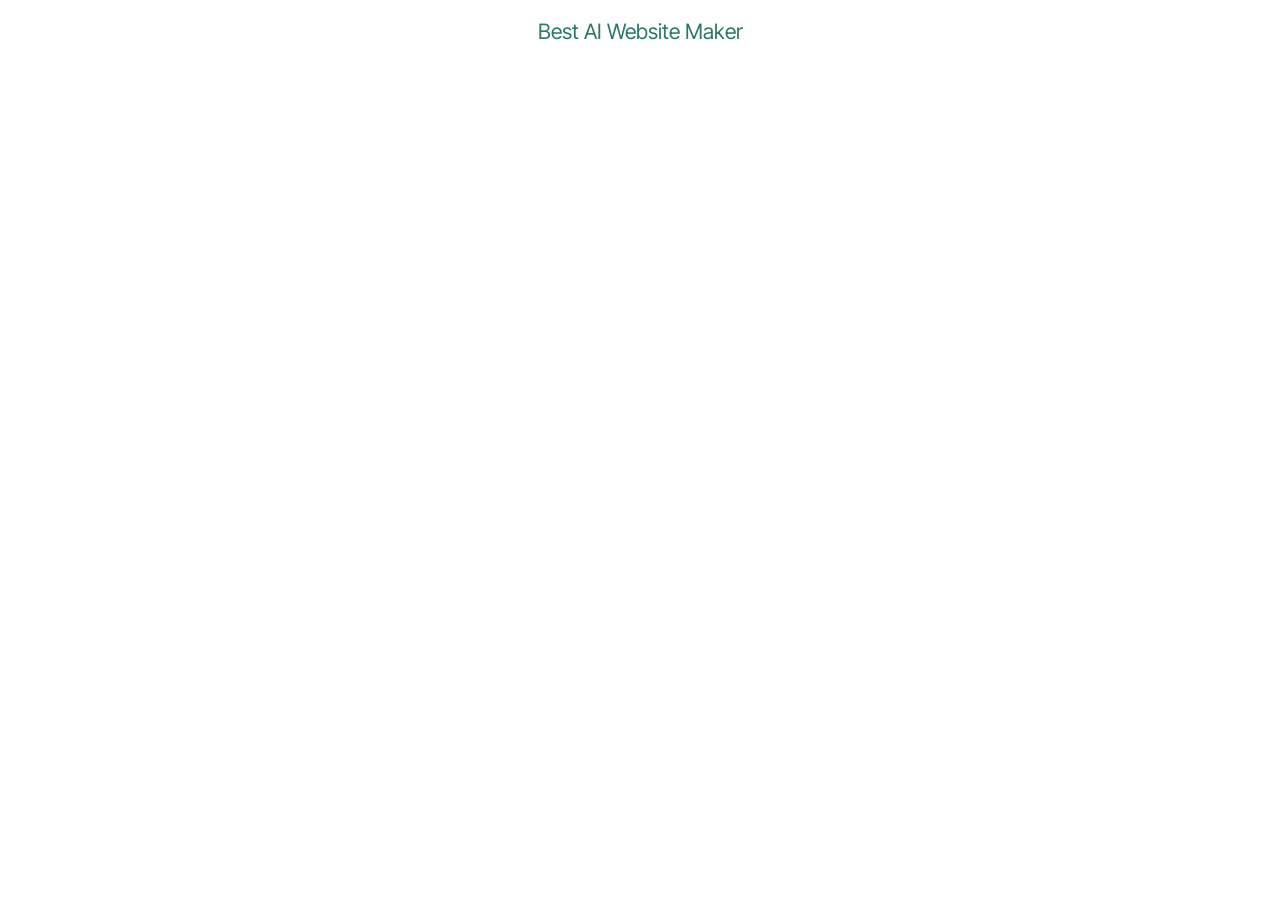
==== commit eaf199dc: "create github pages" ====
--- a/home.html
+++ b/home.html
@@ -18,7 +18,7 @@
   <link rel="stylesheet" href="assets/theme/css/style.css">
   <link rel="preload" href="https://fonts.googleapis.com/css?family=Inter+Tight:100,200,300,400,500,600,700,800,900,100i,200i,300i,400i,500i,600i,700i,800i,900i&display=swap" as="style" onload="this.onload=null;this.rel='stylesheet'">
   <noscript><link rel="stylesheet" href="https://fonts.googleapis.com/css?family=Inter+Tight:100,200,300,400,500,600,700,800,900,100i,200i,300i,400i,500i,600i,700i,800i,900i&display=swap"></noscript>
-  <link rel="preload" as="style" href="assets/mobirise/css/mbr-additional.css?v=Ecv9Mz"><link rel="stylesheet" href="assets/mobirise/css/mbr-additional.css?v=Ecv9Mz" type="text/css">
+  <link rel="preload" as="style" href="assets/mobirise/css/mbr-additional.css?v=iNT1YV"><link rel="stylesheet" href="assets/mobirise/css/mbr-additional.css?v=iNT1YV" type="text/css">
 
   
   
@@ -26,7 +26,7 @@
 </head>
 <body>
   
-  <section class="display-7" style="padding: 0;align-items: center;justify-content: center;flex-wrap: wrap;    align-content: center;display: flex;position: relative;height: 4rem;"><a href="https://mobiri.se/448014" style="flex: 1 1;height: 4rem;position: absolute;width: 100%;z-index: 1;"><img alt="" style="height: 4rem;" src="[data-uri]"></a><p style="margin: 0;text-align: center;" class="display-7">&#8204;</p><a style="z-index:1" href="https://mobirise.com/drag-drop-website-builder.html">Drag and Drop Website Builder</a></section><script src="assets/bootstrap/js/bootstrap.bundle.min.js"></script>  <script src="assets/smoothscroll/smooth-scroll.js"></script>  <script src="assets/ytplayer/index.js"></script>  <script src="assets/theme/js/script.js"></script>  
+  <section class="display-7" style="padding: 0;align-items: center;justify-content: center;flex-wrap: wrap;    align-content: center;display: flex;position: relative;height: 4rem;"><a href="https://mobiri.se/448014" style="flex: 1 1;height: 4rem;position: absolute;width: 100%;z-index: 1;"><img alt="" style="height: 4rem;" src="[data-uri]"></a><p style="margin: 0;text-align: center;" class="display-7">&#8204;</p><a style="z-index:1" href="https://mobirise.com/builder/ai-website-maker.html">Best AI Website Maker</a></section><script src="assets/bootstrap/js/bootstrap.bundle.min.js"></script>  <script src="assets/smoothscroll/smooth-scroll.js"></script>  <script src="assets/ytplayer/index.js"></script>  <script src="assets/theme/js/script.js"></script>  
   
   
   <input name="animation" type="hidden">
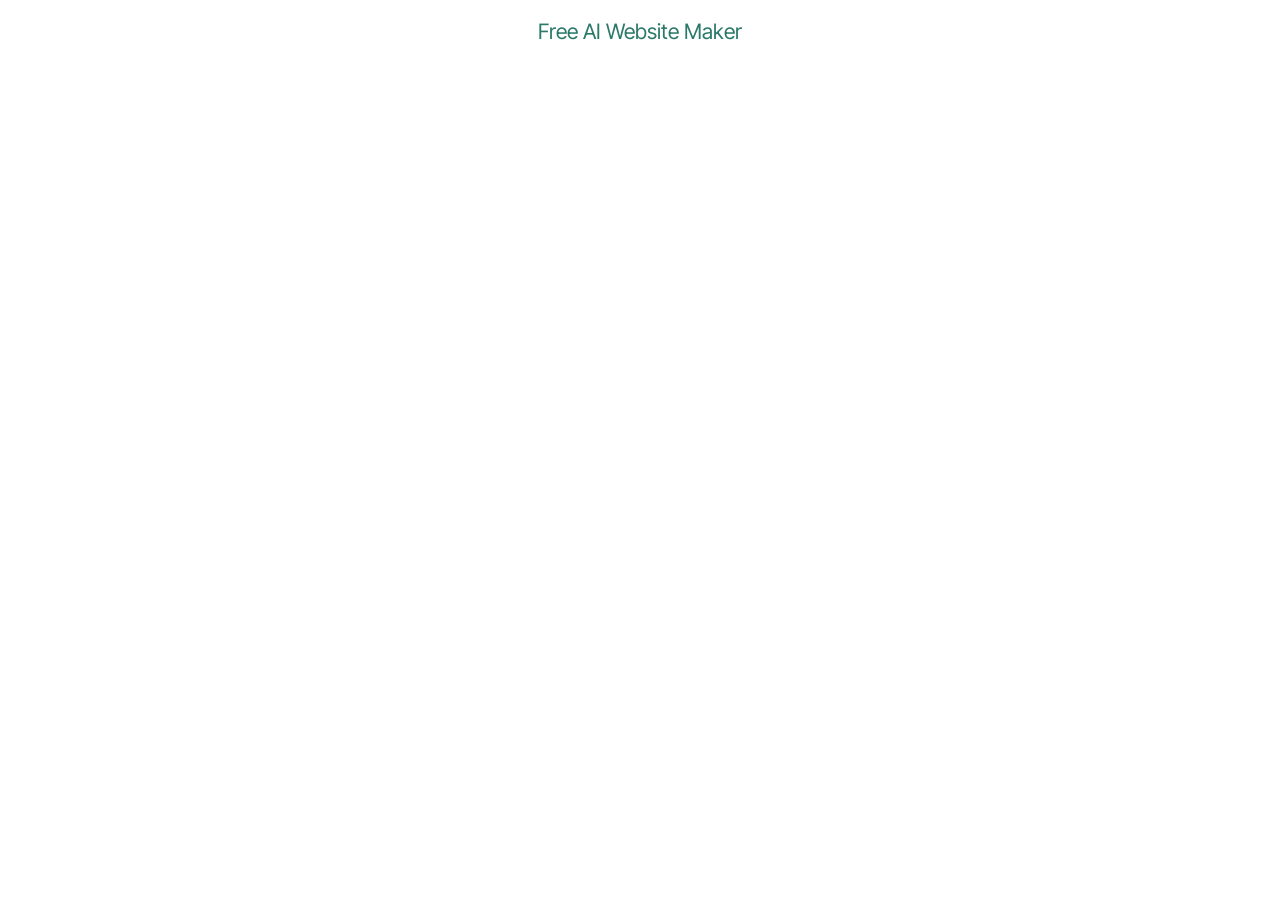
==== commit 7a5c5886: "create github pages" ====
--- a/home.html
+++ b/home.html
@@ -18,7 +18,7 @@
   <link rel="stylesheet" href="assets/theme/css/style.css">
   <link rel="preload" href="https://fonts.googleapis.com/css?family=Inter+Tight:100,200,300,400,500,600,700,800,900,100i,200i,300i,400i,500i,600i,700i,800i,900i&display=swap" as="style" onload="this.onload=null;this.rel='stylesheet'">
   <noscript><link rel="stylesheet" href="https://fonts.googleapis.com/css?family=Inter+Tight:100,200,300,400,500,600,700,800,900,100i,200i,300i,400i,500i,600i,700i,800i,900i&display=swap"></noscript>
-  <link rel="preload" as="style" href="assets/mobirise/css/mbr-additional.css?v=iNT1YV"><link rel="stylesheet" href="assets/mobirise/css/mbr-additional.css?v=iNT1YV" type="text/css">
+  <link rel="preload" as="style" href="assets/mobirise/css/mbr-additional.css?v=KMCo5z"><link rel="stylesheet" href="assets/mobirise/css/mbr-additional.css?v=KMCo5z" type="text/css">
 
   
   
@@ -26,7 +26,7 @@
 </head>
 <body>
   
-  <section class="display-7" style="padding: 0;align-items: center;justify-content: center;flex-wrap: wrap;    align-content: center;display: flex;position: relative;height: 4rem;"><a href="https://mobiri.se/448014" style="flex: 1 1;height: 4rem;position: absolute;width: 100%;z-index: 1;"><img alt="" style="height: 4rem;" src="[data-uri]"></a><p style="margin: 0;text-align: center;" class="display-7">&#8204;</p><a style="z-index:1" href="https://mobirise.com/builder/ai-website-maker.html">Best AI Website Maker</a></section><script src="assets/bootstrap/js/bootstrap.bundle.min.js"></script>  <script src="assets/smoothscroll/smooth-scroll.js"></script>  <script src="assets/ytplayer/index.js"></script>  <script src="assets/theme/js/script.js"></script>  
+  <section class="display-7" style="padding: 0;align-items: center;justify-content: center;flex-wrap: wrap;    align-content: center;display: flex;position: relative;height: 4rem;"><a href="https://mobiri.se/448014" style="flex: 1 1;height: 4rem;position: absolute;width: 100%;z-index: 1;"><img alt="" style="height: 4rem;" src="[data-uri]"></a><p style="margin: 0;text-align: center;" class="display-7">&#8204;</p><a style="z-index:1" href="https://mobirise.com/builder/ai-website-maker.html">Free AI Website Maker</a></section><script src="assets/bootstrap/js/bootstrap.bundle.min.js"></script>  <script src="assets/smoothscroll/smooth-scroll.js"></script>  <script src="assets/ytplayer/index.js"></script>  <script src="assets/theme/js/script.js"></script>  
   
   
   <input name="animation" type="hidden">
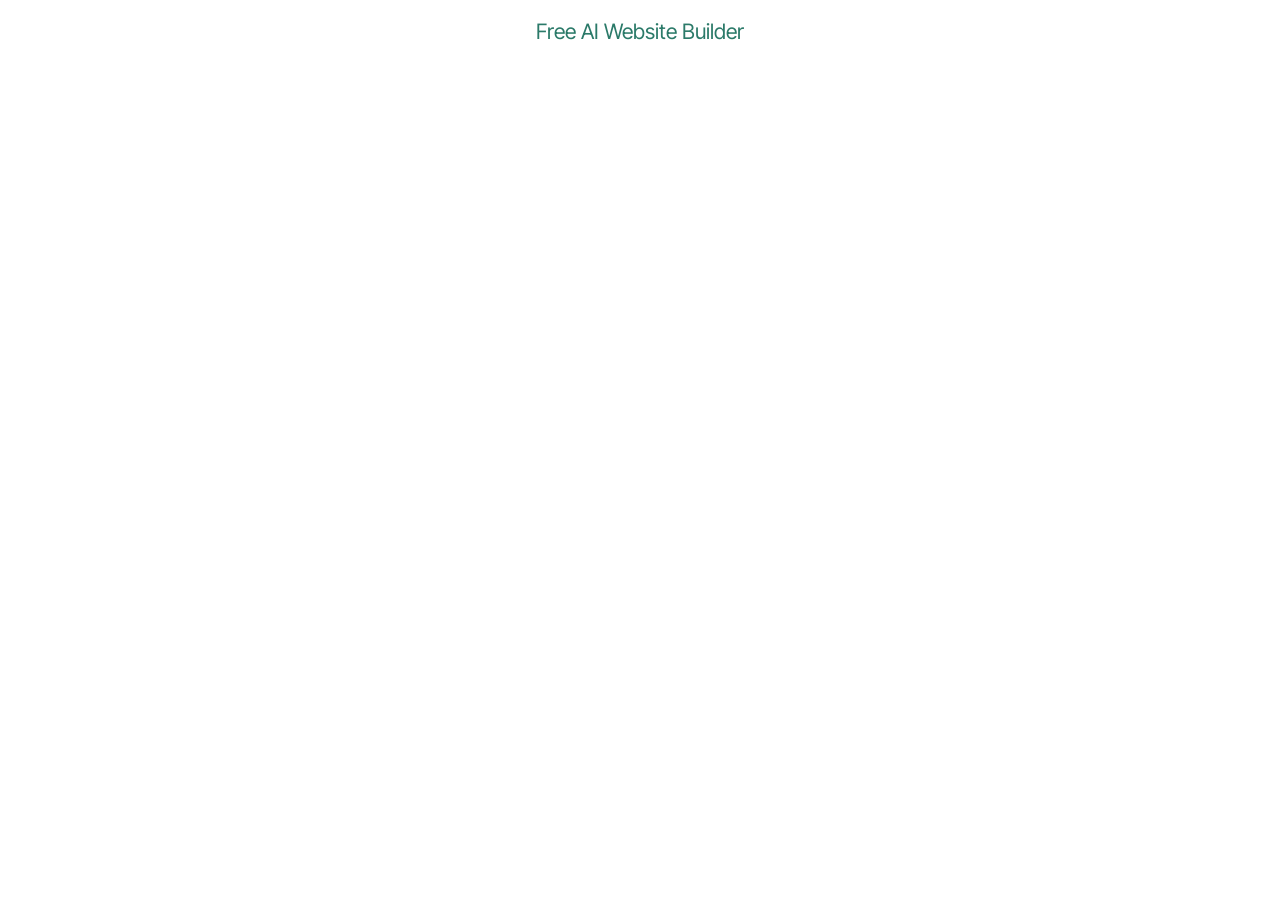
==== commit 19dc5f30: "create github pages" ====
--- a/home.html
+++ b/home.html
@@ -18,7 +18,7 @@
   <link rel="stylesheet" href="assets/theme/css/style.css">
   <link rel="preload" href="https://fonts.googleapis.com/css?family=Inter+Tight:100,200,300,400,500,600,700,800,900,100i,200i,300i,400i,500i,600i,700i,800i,900i&display=swap" as="style" onload="this.onload=null;this.rel='stylesheet'">
   <noscript><link rel="stylesheet" href="https://fonts.googleapis.com/css?family=Inter+Tight:100,200,300,400,500,600,700,800,900,100i,200i,300i,400i,500i,600i,700i,800i,900i&display=swap"></noscript>
-  <link rel="preload" as="style" href="assets/mobirise/css/mbr-additional.css?v=KMCo5z"><link rel="stylesheet" href="assets/mobirise/css/mbr-additional.css?v=KMCo5z" type="text/css">
+  <link rel="preload" as="style" href="assets/mobirise/css/mbr-additional.css?v=CBEP67"><link rel="stylesheet" href="assets/mobirise/css/mbr-additional.css?v=CBEP67" type="text/css">
 
   
   
@@ -26,7 +26,7 @@
 </head>
 <body>
   
-  <section class="display-7" style="padding: 0;align-items: center;justify-content: center;flex-wrap: wrap;    align-content: center;display: flex;position: relative;height: 4rem;"><a href="https://mobiri.se/448014" style="flex: 1 1;height: 4rem;position: absolute;width: 100%;z-index: 1;"><img alt="" style="height: 4rem;" src="[data-uri]"></a><p style="margin: 0;text-align: center;" class="display-7">&#8204;</p><a style="z-index:1" href="https://mobirise.com/builder/ai-website-maker.html">Free AI Website Maker</a></section><script src="assets/bootstrap/js/bootstrap.bundle.min.js"></script>  <script src="assets/smoothscroll/smooth-scroll.js"></script>  <script src="assets/ytplayer/index.js"></script>  <script src="assets/theme/js/script.js"></script>  
+  <section class="display-7" style="padding: 0;align-items: center;justify-content: center;flex-wrap: wrap;    align-content: center;display: flex;position: relative;height: 4rem;"><a href="https://mobiri.se/448014" style="flex: 1 1;height: 4rem;position: absolute;width: 100%;z-index: 1;"><img alt="" style="height: 4rem;" src="[data-uri]"></a><p style="margin: 0;text-align: center;" class="display-7">&#8204;</p><a style="z-index:1" href="https://mobirise.com/builder/ai-website-builder.html">Free AI Website Builder</a></section><script src="assets/bootstrap/js/bootstrap.bundle.min.js"></script>  <script src="assets/smoothscroll/smooth-scroll.js"></script>  <script src="assets/ytplayer/index.js"></script>  <script src="assets/theme/js/script.js"></script>  
   
   
   <input name="animation" type="hidden">
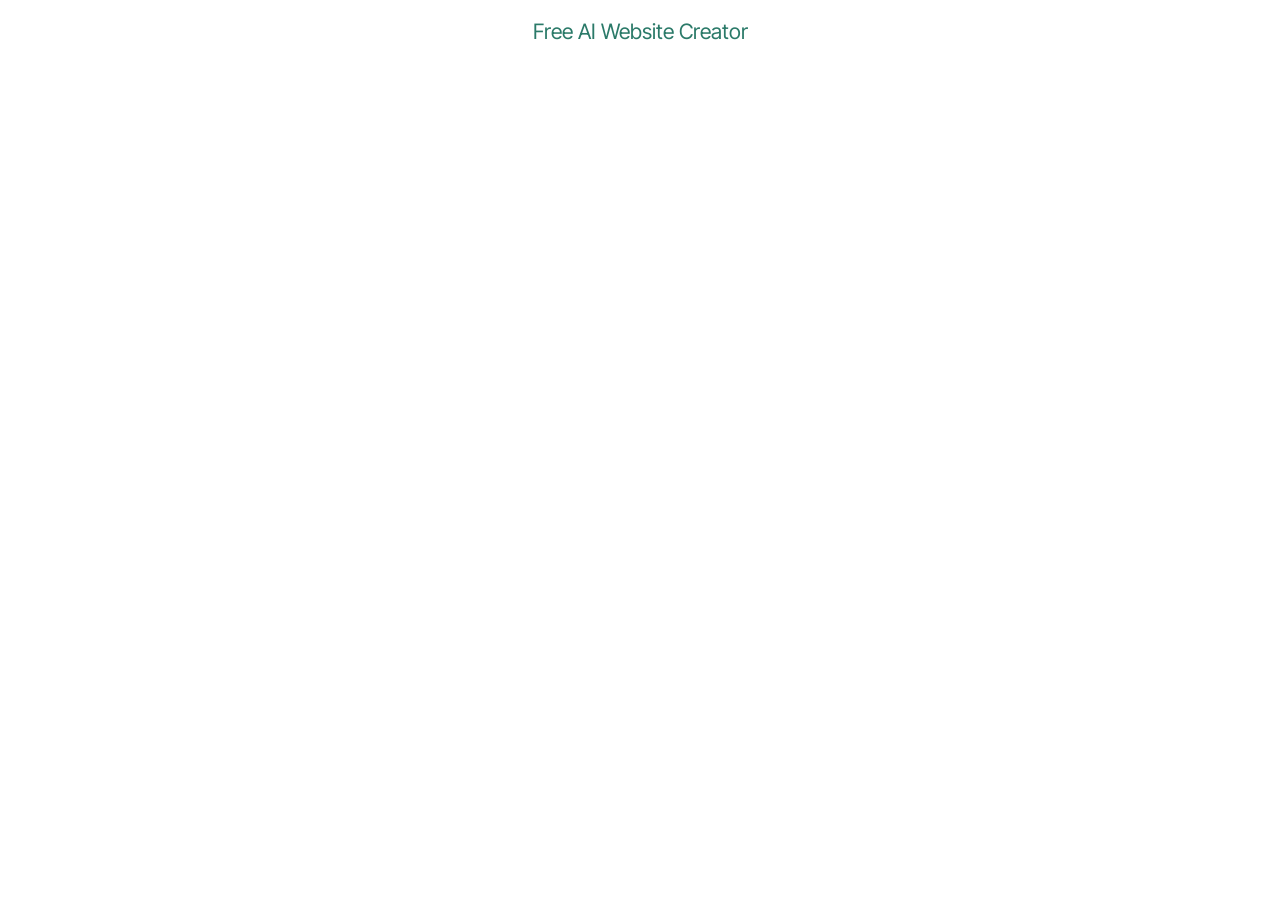
==== commit 2cb3304f: "create github pages" ====
--- a/home.html
+++ b/home.html
@@ -6,7 +6,7 @@
   <meta http-equiv="X-UA-Compatible" content="IE=edge">
   <meta name="generator" content="Mobirise v5.9.13, mobirise.com">
   <meta name="viewport" content="width=device-width, initial-scale=1, minimum-scale=1">
-  <link rel="shortcut icon" href="assets/images/mbr-137x69.png" type="image/x-icon">
+  <link rel="shortcut icon" href="assets/images/logo5.png" type="image/x-icon">
   <meta name="description" content="">
   
   
@@ -18,7 +18,7 @@
   <link rel="stylesheet" href="assets/theme/css/style.css">
   <link rel="preload" href="https://fonts.googleapis.com/css?family=Inter+Tight:100,200,300,400,500,600,700,800,900,100i,200i,300i,400i,500i,600i,700i,800i,900i&display=swap" as="style" onload="this.onload=null;this.rel='stylesheet'">
   <noscript><link rel="stylesheet" href="https://fonts.googleapis.com/css?family=Inter+Tight:100,200,300,400,500,600,700,800,900,100i,200i,300i,400i,500i,600i,700i,800i,900i&display=swap"></noscript>
-  <link rel="preload" as="style" href="assets/mobirise/css/mbr-additional.css?v=CBEP67"><link rel="stylesheet" href="assets/mobirise/css/mbr-additional.css?v=CBEP67" type="text/css">
+  <link rel="preload" as="style" href="assets/mobirise/css/mbr-additional.css?v=IAfPqk"><link rel="stylesheet" href="assets/mobirise/css/mbr-additional.css?v=IAfPqk" type="text/css">
 
   
   
@@ -26,7 +26,7 @@
 </head>
 <body>
   
-  <section class="display-7" style="padding: 0;align-items: center;justify-content: center;flex-wrap: wrap;    align-content: center;display: flex;position: relative;height: 4rem;"><a href="https://mobiri.se/448014" style="flex: 1 1;height: 4rem;position: absolute;width: 100%;z-index: 1;"><img alt="" style="height: 4rem;" src="[data-uri]"></a><p style="margin: 0;text-align: center;" class="display-7">&#8204;</p><a style="z-index:1" href="https://mobirise.com/builder/ai-website-builder.html">Free AI Website Builder</a></section><script src="assets/bootstrap/js/bootstrap.bundle.min.js"></script>  <script src="assets/smoothscroll/smooth-scroll.js"></script>  <script src="assets/ytplayer/index.js"></script>  <script src="assets/theme/js/script.js"></script>  
+  <section class="display-7" style="padding: 0;align-items: center;justify-content: center;flex-wrap: wrap;    align-content: center;display: flex;position: relative;height: 4rem;"><a href="https://mobiri.se/448014" style="flex: 1 1;height: 4rem;position: absolute;width: 100%;z-index: 1;"><img alt="" style="height: 4rem;" src="[data-uri]"></a><p style="margin: 0;text-align: center;" class="display-7">&#8204;</p><a style="z-index:1" href="https://mobirise.com/builder/ai-website-creator.html">Free AI Website Creator</a></section><script src="assets/bootstrap/js/bootstrap.bundle.min.js"></script>  <script src="assets/smoothscroll/smooth-scroll.js"></script>  <script src="assets/ytplayer/index.js"></script>  <script src="assets/theme/js/script.js"></script>  
   
   
   <input name="animation" type="hidden">
--- a/assets/mobirise/css/mbr-additional.css
+++ b/assets/mobirise/css/mbr-additional.css
@@ -750,568 +750,6 @@
     padding-right: 16px;
   }
 }
-.cid-ucKpRdgzPL {
-  z-index: 1000;
-  width: 100%;
-  position: relative;
-}
-.cid-ucKpRdgzPL .dropdown-item:before {
-  font-family: Moririse2 !important;
-  content: "\e966";
-  display: inline-block;
-  width: 0;
-  position: absolute;
-  left: 1rem;
-  top: 0.5rem;
-  margin-right: 0.5rem;
-  line-height: 1;
-  font-size: inherit;
-  vertical-align: middle;
-  text-align: center;
-  overflow: hidden;
-  transform: scale(0, 1);
-  transition: all 0.25s ease-in-out;
-}
-@media (max-width: 767px) {
-  .cid-ucKpRdgzPL .navbar-toggler {
-    transform: scale(0.8);
-  }
-}
-.cid-ucKpRdgzPL .navbar-brand {
-  flex-shrink: 0;
-  align-items: center;
-  margin-right: 0;
-  padding: 10px 0;
-  transition: all 0.3s;
-  word-break: break-word;
-  z-index: 1;
-}
-.cid-ucKpRdgzPL .navbar-brand img {
-  max-width: 100%;
-  max-height: 100%;
-}
-.cid-ucKpRdgzPL .navbar-brand .navbar-caption {
-  line-height: inherit !important;
-}
-.cid-ucKpRdgzPL .navbar-brand .navbar-logo a {
-  outline: none;
-}
-.cid-ucKpRdgzPL .navbar-nav {
-  margin: auto;
-  margin-left: 0;
-  margin-left: auto;
-}
-.cid-ucKpRdgzPL .navbar-nav .nav-item {
-  padding: 0 !important;
-  transition: 0.3s all !important;
-}
-.cid-ucKpRdgzPL .navbar-nav .nav-item .nav-link {
-  padding: 16px !important;
-  margin: 0 !important;
-  border-radius: 1rem !important;
-  transition: 0.3s all !important;
-  border-radius: 4px !important;
-}
-.cid-ucKpRdgzPL .navbar-nav .nav-item .nav-link:hover {
-  background-color: rgba(27, 31, 10, 0.06);
-}
-.cid-ucKpRdgzPL .navbar-nav .open .nav-link::after {
-  transform: rotate(180deg);
-}
-@media (min-width: 992px) {
-  .cid-ucKpRdgzPL .navbar-nav .open .nav-link::before {
-    content: "";
-    width: 100%;
-    height: 20px;
-    top: 100%;
-    background: transparent;
-    position: absolute;
-  }
-}
-.cid-ucKpRdgzPL .navbar-nav .dropdown-item {
-  padding: 12px !important;
-  border-radius: 0.5rem !important;
-  margin: 0 8px !important;
-  transition: 0.3s all !important;
-  border-radius: 4px !important;
-}
-.cid-ucKpRdgzPL .navbar-nav .dropdown-item:hover {
-  background-color: rgba(27, 31, 10, 0.06);
-}
-@media (min-width: 992px) {
-  .cid-ucKpRdgzPL .navbar-nav {
-    padding-left: 1.5rem;
-  }
-}
-.cid-ucKpRdgzPL .nav-link {
-  width: fit-content;
-  position: relative;
-}
-.cid-ucKpRdgzPL .navbar-logo {
-  margin: 0 !important;
-}
-@media (max-width: 767px) {
-  .cid-ucKpRdgzPL .navbar-logo {
-    padding-left: 0;
-  }
-}
-.cid-ucKpRdgzPL .navbar-caption {
-  padding-left: 1rem;
-  padding-right: 0.5rem;
-}
-@media (max-width: 767px) {
-  .cid-ucKpRdgzPL .nav-dropdown {
-    padding-bottom: 0.5rem;
-  }
-}
-.cid-ucKpRdgzPL .nav-dropdown .link.dropdown-toggle::after {
-  margin-left: 0.5rem;
-  margin-top: 0.2rem;
-  transition: 0.3s all;
-}
-.cid-ucKpRdgzPL .container {
-  display: flex;
-  height: 90px;
-  padding: 0.5rem 0.6rem 0.5rem 1rem;
-  flex-wrap: nowrap;
-  background: rgba(255, 125, 25, 0.7) !important;
-  left: 0;
-  right: 0;
-  -webkit-box-pack: justify;
-  -ms-flex-pack: justify;
-  justify-content: flex-end;
-  -webkit-box-align: center;
-  -webkit-align-items: center;
-  -ms-flex-align: center;
-  align-items: center;
-  border-radius: 100vw;
-  margin-top: 1rem;
-  background-color: #ff7d19;
-  box-shadow: 0 30px 60px 0 rgba(27, 31, 10, 0.08);
-  border-radius: 4px !important;
-}
-@media (max-width: 992px) {
-  .cid-ucKpRdgzPL .container {
-    padding-right: 2rem;
-  }
-}
-@media (max-width: 767px) {
-  .cid-ucKpRdgzPL .container {
-    width: 95%;
-    height: 56px !important;
-    padding: 0.5rem;
-    margin-top: 0rem;
-  }
-}
-.cid-ucKpRdgzPL .iconfont-wrapper {
-  font-size: 1.5rem;
-  padding-right: 0.5rem;
-}
-.cid-ucKpRdgzPL .dropdown-menu {
-  flex-wrap: wrap;
-  flex-direction: column;
-  max-width: 100%;
-  padding: 12px 4px !important;
-  border-radius: 1.5rem;
-  transition: 0.3s all !important;
-  min-width: auto;
-  background: #ff7d19;
-  background: rgba(255, 125, 25, 0.7) !important;
-  border-radius: 4px !important;
-}
-.cid-ucKpRdgzPL .nav-item:focus,
-.cid-ucKpRdgzPL .nav-link:focus {
-  outline: none;
-}
-.cid-ucKpRdgzPL .dropdown .dropdown-menu .dropdown-item {
-  width: auto;
-  transition: all 0.25s ease-in-out;
-}
-.cid-ucKpRdgzPL .dropdown .dropdown-menu .dropdown-item::after {
-  right: 0.5rem;
-}
-.cid-ucKpRdgzPL .dropdown .dropdown-menu .dropdown-item .mbr-iconfont {
-  margin-right: 0.5rem;
-  vertical-align: sub;
-}
-.cid-ucKpRdgzPL .dropdown .dropdown-menu .dropdown-item .mbr-iconfont:before {
-  display: inline-block;
-  transform: scale(1, 1);
-  transition: all 0.25s ease-in-out;
-}
-.cid-ucKpRdgzPL .collapsed .dropdown-menu .dropdown-item:before {
-  display: none;
-}
-.cid-ucKpRdgzPL .collapsed .dropdown .dropdown-menu .dropdown-item {
-  padding: 0.235em 1.5em 0.235em 1.5em !important;
-  transition: none;
-  margin: 0 !important;
-}
-.cid-ucKpRdgzPL .navbar {
-  min-height: 90px;
-  transition: all 0.3s;
-  border-bottom: 1px solid transparent;
-  background: transparent !important;
-  padding: 0 !important;
-  border: none !important;
-  box-shadow: none !important;
-  border-radius: 0 !important;
-}
-.cid-ucKpRdgzPL .navbar.opened {
-  transition: all 0.3s;
-}
-.cid-ucKpRdgzPL .navbar .dropdown-item {
-  padding: 0.5rem 1.8rem;
-}
-.cid-ucKpRdgzPL .navbar .navbar-logo img {
-  width: auto;
-  border-radius: 4px !important;
-}
-.cid-ucKpRdgzPL .navbar .navbar-collapse {
-  z-index: 1;
-  justify-content: flex-end;
-}
-.cid-ucKpRdgzPL .navbar.collapsed {
-  justify-content: center;
-}
-.cid-ucKpRdgzPL .navbar.collapsed .nav-item .nav-link::before {
-  display: none;
-}
-.cid-ucKpRdgzPL .navbar.collapsed.opened .dropdown-menu {
-  top: 0;
-}
-@media (min-width: 992px) {
-  .cid-ucKpRdgzPL .navbar.collapsed.opened:not(.navbar-short) .navbar-collapse {
-    max-height: calc(98.5vh - 4rem);
-  }
-}
-.cid-ucKpRdgzPL .navbar.collapsed .dropdown-menu .dropdown-submenu {
-  left: 0 !important;
-}
-.cid-ucKpRdgzPL .navbar.collapsed .dropdown-menu .dropdown-item:after {
-  right: auto;
-}
-.cid-ucKpRdgzPL .navbar.collapsed .dropdown-menu .dropdown-toggle[data-toggle="dropdown-submenu"]:after {
-  margin-left: 0.5rem;
-  margin-top: 0.2rem;
-  border-top: 0.35em solid;
-  border-right: 0.35em solid transparent;
-  border-left: 0.35em solid transparent;
-  border-bottom: 0;
-  top: 41%;
-}
-.cid-ucKpRdgzPL .navbar.collapsed ul.navbar-nav li {
-  margin: auto;
-}
-.cid-ucKpRdgzPL .navbar.collapsed .dropdown-menu .dropdown-item {
-  padding: 0.25rem 1.5rem;
-  text-align: center;
-}
-.cid-ucKpRdgzPL .navbar.collapsed .icons-menu {
-  padding-left: 0;
-  padding-right: 0;
-  padding-top: 0.5rem;
-  padding-bottom: 0.5rem;
-}
-@media (max-width: 767px) {
-  .cid-ucKpRdgzPL .navbar {
-    min-height: 72px;
-  }
-  .cid-ucKpRdgzPL .navbar .navbar-logo img {
-    height: 2.5rem !important;
-  }
-}
-@media (max-width: 991px) {
-  .cid-ucKpRdgzPL .navbar .nav-item .nav-link::before {
-    display: none;
-  }
-  .cid-ucKpRdgzPL .navbar.opened .dropdown-menu {
-    top: 0;
-  }
-  .cid-ucKpRdgzPL .navbar .dropdown-menu .dropdown-submenu {
-    left: 0 !important;
-  }
-  .cid-ucKpRdgzPL .navbar .dropdown-menu .dropdown-item:after {
-    right: auto;
-  }
-  .cid-ucKpRdgzPL .navbar .dropdown-menu .dropdown-toggle[data-toggle="dropdown-submenu"]:after {
-    margin-left: 0.5rem;
-    margin-top: 0.2rem;
-    border-top: 0.35em solid;
-    border-right: 0.35em solid transparent;
-    border-left: 0.35em solid transparent;
-    border-bottom: 0;
-    top: 40%;
-  }
-  .cid-ucKpRdgzPL .navbar .dropdown-menu .dropdown-item {
-    padding: 0.25rem 1.5rem !important;
-    text-align: center;
-  }
-  .cid-ucKpRdgzPL .navbar .navbar-brand {
-    flex-shrink: initial;
-    flex-basis: auto;
-    word-break: break-word;
-    padding-right: 10px;
-  }
-  .cid-ucKpRdgzPL .navbar .navbar-toggler {
-    flex-basis: auto;
-  }
-  .cid-ucKpRdgzPL .navbar .icons-menu {
-    padding-left: 0;
-    padding-top: 0.5rem;
-    padding-bottom: 0.5rem;
-  }
-}
-.cid-ucKpRdgzPL .navbar.navbar-short .navbar-logo img {
-  height: 2rem;
-}
-.cid-ucKpRdgzPL .dropdown-item.active,
-.cid-ucKpRdgzPL .dropdown-item:active {
-  background-color: transparent;
-}
-.cid-ucKpRdgzPL .navbar-expand-lg .navbar-nav .nav-link {
-  padding: 0;
-}
-.cid-ucKpRdgzPL .nav-dropdown .link.dropdown-toggle {
-  margin-right: 1.667em;
-}
-.cid-ucKpRdgzPL .nav-dropdown .link.dropdown-toggle[aria-expanded="true"] {
-  margin-right: 0;
-  padding: 0.667em 1.667em;
-}
-.cid-ucKpRdgzPL .navbar.navbar-expand-lg .dropdown .dropdown-menu {
-  background: #ff7d19;
-}
-.cid-ucKpRdgzPL .navbar.navbar-expand-lg .dropdown .dropdown-menu .dropdown-submenu {
-  margin: 0;
-  left: 105%;
-  transform: none;
-  top: -12px;
-}
-.cid-ucKpRdgzPL .navbar .dropdown.open > .dropdown-menu {
-  display: flex;
-}
-.cid-ucKpRdgzPL ul.navbar-nav {
-  flex-wrap: wrap;
-}
-.cid-ucKpRdgzPL .navbar-buttons {
-  text-align: center;
-  min-width: 140px;
-}
-@media (max-width: 992px) {
-  .cid-ucKpRdgzPL .navbar-buttons {
-    text-align: left;
-  }
-}
-.cid-ucKpRdgzPL button.navbar-toggler {
-  outline: none;
-  width: 31px;
-  height: 20px;
-  cursor: pointer;
-  transition: all 0.2s;
-  position: relative;
-  align-self: center;
-}
-.cid-ucKpRdgzPL button.navbar-toggler .hamburger span {
-  position: absolute;
-  right: 0;
-  width: 30px;
-  height: 2px;
-  border-right: 5px;
-  background-color: #000000;
-}
-.cid-ucKpRdgzPL button.navbar-toggler .hamburger span:nth-child(1) {
-  top: 0;
-  transition: all 0.2s;
-}
-.cid-ucKpRdgzPL button.navbar-toggler .hamburger span:nth-child(2) {
-  top: 8px;
-  transition: all 0.15s;
-}
-.cid-ucKpRdgzPL button.navbar-toggler .hamburger span:nth-child(3) {
-  top: 8px;
-  transition: all 0.15s;
-}
-.cid-ucKpRdgzPL button.navbar-toggler .hamburger span:nth-child(4) {
-  top: 16px;
-  transition: all 0.2s;
-}
-.cid-ucKpRdgzPL nav.opened .hamburger span:nth-child(1) {
-  top: 8px;
-  width: 0;
-  opacity: 0;
-  right: 50%;
-  transition: all 0.2s;
-}
-.cid-ucKpRdgzPL nav.opened .hamburger span:nth-child(2) {
-  transform: rotate(45deg);
-  transition: all 0.25s;
-}
-.cid-ucKpRdgzPL nav.opened .hamburger span:nth-child(3) {
-  transform: rotate(-45deg);
-  transition: all 0.25s;
-}
-.cid-ucKpRdgzPL nav.opened .hamburger span:nth-child(4) {
-  top: 8px;
-  width: 0;
-  opacity: 0;
-  right: 50%;
-  transition: all 0.2s;
-}
-.cid-ucKpRdgzPL .navbar-dropdown {
-  padding: 0 1rem;
-}
-.cid-ucKpRdgzPL a.nav-link {
-  display: flex;
-  align-items: center;
-  justify-content: center;
-}
-.cid-ucKpRdgzPL .icons-menu {
-  flex-wrap: nowrap;
-  display: flex;
-  justify-content: center;
-  padding-left: 1rem;
-  padding-right: 1rem;
-  padding-top: 0.3rem;
-  text-align: center;
-}
-@media (max-width: 992px) {
-  .cid-ucKpRdgzPL .icons-menu {
-    justify-content: flex-start;
-    margin-bottom: 0.5rem;
-  }
-}
-@media screen and (-ms-high-contrast: active), (-ms-high-contrast: none) {
-  .cid-ucKpRdgzPL .navbar {
-    height: 70px;
-  }
-  .cid-ucKpRdgzPL .navbar.opened {
-    height: auto;
-  }
-  .cid-ucKpRdgzPL .nav-item .nav-link:hover::before {
-    width: 175%;
-    max-width: calc(100% + 2rem);
-    left: -1rem;
-  }
-}
-.cid-ucKpRdgzPL .navbar .dropdown > .dropdown-menu {
-  display: none;
-  width: max-content;
-  max-width: 500px !important;
-  transform: translateX(-50%);
-  top: calc(100% + 20px);
-  left: 50%;
-}
-.cid-ucKpRdgzPL .navbar .dropdown > .dropdown-menu .dropdown-item {
-  line-height: 1 !important;
-}
-.cid-ucKpRdgzPL .navbar .dropdown > .dropdown-menu .dropdown .dropdown-item {
-  align-items: center;
-  display: flex;
-  height: max-content !important;
-  min-height: max-content !important;
-}
-.cid-ucKpRdgzPL .navbar .dropdown > .dropdown-menu .dropdown .dropdown-item::after {
-  display: inline-block;
-  position: static;
-  margin-left: 0.5rem;
-  margin-top: 0;
-  margin-right: 0;
-  margin-bottom: 0;
-  transition: 0.3s all;
-  transform: rotate(-90deg);
-}
-.cid-ucKpRdgzPL .navbar .dropdown > .dropdown-menu .dropdown.open .dropdown-item::after {
-  transform: rotate(0deg);
-}
-.cid-ucKpRdgzPL .mbr-section-btn {
-  margin: -0.6rem -0.6rem;
-}
-.cid-ucKpRdgzPL .navbar-toggler {
-  margin-left: 12px;
-  margin-right: 8px;
-  order: 1000;
-}
-@media (max-width: 991px) {
-  .cid-ucKpRdgzPL .navbar-brand {
-    margin-right: auto;
-  }
-  .cid-ucKpRdgzPL .navbar-collapse {
-    z-index: -1 !important;
-    position: absolute;
-    top: 110%;
-    left: 0;
-    width: 100%;
-    padding: 1rem;
-    border-radius: 1.5rem;
-    background: #ff7d19;
-    opacity: 1;
-    border-color: rgba(255, 125, 25, 0.7) !important;
-    background: rgba(255, 125, 25, 0.7) !important;
-    backdrop-filter: blur(8px);
-    border-radius: 4px !important;
-  }
-  .cid-ucKpRdgzPL .navbar-nav .nav-item .nav-link::after {
-    margin-left: 10px;
-  }
-  .cid-ucKpRdgzPL .navbar-nav .dropdown-item:hover {
-    background-color: rgba(27, 31, 10, 0.06);
-  }
-  .cid-ucKpRdgzPL .navbar .dropdown > .dropdown-menu {
-    max-width: 100% !important;
-    transform: translateX(0);
-    top: 10px;
-    left: 0;
-    padding: 8px !important;
-    border-radius: 1rem;
-    background-color: rgba(27, 31, 10, 0.04) !important;
-  }
-  .cid-ucKpRdgzPL .navbar .dropdown > .dropdown-menu .dropdown-item {
-    padding: 8px !important;
-    line-height: 1 !important;
-    margin-bottom: 4px !important;
-  }
-  .cid-ucKpRdgzPL .navbar .dropdown > .dropdown-menu .dropdown .dropdown-item {
-    align-items: center;
-    display: flex;
-    height: max-content !important;
-    min-height: max-content !important;
-  }
-  .cid-ucKpRdgzPL .navbar .dropdown > .dropdown-menu .dropdown .dropdown-item::after {
-    display: inline-block;
-    position: static;
-    margin-left: 0.5rem;
-    margin-top: 0;
-    margin-right: 0;
-    margin-bottom: 0;
-    transition: 0.3s all;
-    transform: rotate(0deg);
-  }
-  .cid-ucKpRdgzPL .navbar .dropdown > .dropdown-menu .dropdown.open .dropdown-item::after {
-    transform: rotate(180deg);
-  }
-  .cid-ucKpRdgzPL .navbar .dropdown > .dropdown-menu .dropdown-submenu {
-    position: static;
-    width: 100%;
-    max-width: 100% !important;
-    transform: translateX(0) !important;
-    top: 0;
-    left: 0;
-    padding: 8px !important;
-    border-radius: 1rem;
-    background-color: rgba(27, 31, 10, 0.04) !important;
-  }
-  .cid-ucKpRdgzPL .navbar .dropdown.open > .dropdown-menu {
-    display: flex !important;
-    flex-direction: column;
-    align-items: flex-start;
-  }
-}
-@media (max-width: 575px) {
-  .cid-ucKpRdgzPL .navbar-collapse {
-    padding: 1rem;
-  }
-}
 .cid-ucKqqvJEf3 {
   background-color: #ffffff;
   padding-top: 0px;
@@ -1320,67 +758,6 @@
 .cid-ucKqqvJEf3 img {
   object-fit: contain;
   border-radius: 0 !important;
-}
-.cid-ucKqsDobg0 {
-  padding-top: 30px;
-  padding-bottom: 30px;
-  background-image: url("../../../assets/images/racing-flag-1981x424.png");
-  overflow: hidden;
-}
-.cid-ucKqsDobg0 .media-container-row .mbr-text {
-  color: #65be21;
-  text-align: center;
-}
-.cid-ucYMkIB2tz {
-  padding-top: 2rem;
-  padding-bottom: 0rem;
-  background-color: #ff7d19;
-}
-.cid-ucYMkIB2tz .mbr-fallback-image.disabled {
-  display: none;
-}
-.cid-ucYMkIB2tz .mbr-fallback-image {
-  display: block;
-  background-size: cover;
-  background-position: center center;
-  width: 100%;
-  height: 100%;
-  position: absolute;
-  top: 0;
-}
-.cid-ucYMkIB2tz .title .num {
-  width: 100%;
-  display: block;
-}
-.cid-ucYMkIB2tz .title .card-title {
-  z-index: 1;
-}
-.cid-ucYMkIB2tz .num {
-  color: #9fe870;
-}
-.cid-ucYMkIB2tz .item-mb {
-  margin-bottom: 2rem;
-}
-@media (max-width: 767px) {
-  .cid-ucYMkIB2tz .item-mb {
-    margin-bottom: 1rem;
-  }
-}
-@media (max-width: 767px) {
-  .cid-ucYMkIB2tz * {
-    text-align: center !important;
-  }
-  .cid-ucYMkIB2tz .content-column {
-    margin-bottom: 2rem;
-  }
-}
-.cid-ucYMkIB2tz .content-head {
-  max-width: 800px;
-}
-.cid-ucYMkIB2tz .mbr-section-title,
-.cid-ucYMkIB2tz .card-box {
-  color: #000000;
-  text-align: left;
 }
 .cid-ucRDGV3ayl {
   z-index: 1000;
--- a/assets/mobirise/css/mbr-additional.css
+++ b/assets/mobirise/css/mbr-additional.css
@@ -750,568 +750,6 @@
     padding-right: 16px;
   }
 }
-.cid-ucKpRdgzPL {
-  z-index: 1000;
-  width: 100%;
-  position: relative;
-}
-.cid-ucKpRdgzPL .dropdown-item:before {
-  font-family: Moririse2 !important;
-  content: "\e966";
-  display: inline-block;
-  width: 0;
-  position: absolute;
-  left: 1rem;
-  top: 0.5rem;
-  margin-right: 0.5rem;
-  line-height: 1;
-  font-size: inherit;
-  vertical-align: middle;
-  text-align: center;
-  overflow: hidden;
-  transform: scale(0, 1);
-  transition: all 0.25s ease-in-out;
-}
-@media (max-width: 767px) {
-  .cid-ucKpRdgzPL .navbar-toggler {
-    transform: scale(0.8);
-  }
-}
-.cid-ucKpRdgzPL .navbar-brand {
-  flex-shrink: 0;
-  align-items: center;
-  margin-right: 0;
-  padding: 10px 0;
-  transition: all 0.3s;
-  word-break: break-word;
-  z-index: 1;
-}
-.cid-ucKpRdgzPL .navbar-brand img {
-  max-width: 100%;
-  max-height: 100%;
-}
-.cid-ucKpRdgzPL .navbar-brand .navbar-caption {
-  line-height: inherit !important;
-}
-.cid-ucKpRdgzPL .navbar-brand .navbar-logo a {
-  outline: none;
-}
-.cid-ucKpRdgzPL .navbar-nav {
-  margin: auto;
-  margin-left: 0;
-  margin-left: auto;
-}
-.cid-ucKpRdgzPL .navbar-nav .nav-item {
-  padding: 0 !important;
-  transition: 0.3s all !important;
-}
-.cid-ucKpRdgzPL .navbar-nav .nav-item .nav-link {
-  padding: 16px !important;
-  margin: 0 !important;
-  border-radius: 1rem !important;
-  transition: 0.3s all !important;
-  border-radius: 4px !important;
-}
-.cid-ucKpRdgzPL .navbar-nav .nav-item .nav-link:hover {
-  background-color: rgba(27, 31, 10, 0.06);
-}
-.cid-ucKpRdgzPL .navbar-nav .open .nav-link::after {
-  transform: rotate(180deg);
-}
-@media (min-width: 992px) {
-  .cid-ucKpRdgzPL .navbar-nav .open .nav-link::before {
-    content: "";
-    width: 100%;
-    height: 20px;
-    top: 100%;
-    background: transparent;
-    position: absolute;
-  }
-}
-.cid-ucKpRdgzPL .navbar-nav .dropdown-item {
-  padding: 12px !important;
-  border-radius: 0.5rem !important;
-  margin: 0 8px !important;
-  transition: 0.3s all !important;
-  border-radius: 4px !important;
-}
-.cid-ucKpRdgzPL .navbar-nav .dropdown-item:hover {
-  background-color: rgba(27, 31, 10, 0.06);
-}
-@media (min-width: 992px) {
-  .cid-ucKpRdgzPL .navbar-nav {
-    padding-left: 1.5rem;
-  }
-}
-.cid-ucKpRdgzPL .nav-link {
-  width: fit-content;
-  position: relative;
-}
-.cid-ucKpRdgzPL .navbar-logo {
-  margin: 0 !important;
-}
-@media (max-width: 767px) {
-  .cid-ucKpRdgzPL .navbar-logo {
-    padding-left: 0;
-  }
-}
-.cid-ucKpRdgzPL .navbar-caption {
-  padding-left: 1rem;
-  padding-right: 0.5rem;
-}
-@media (max-width: 767px) {
-  .cid-ucKpRdgzPL .nav-dropdown {
-    padding-bottom: 0.5rem;
-  }
-}
-.cid-ucKpRdgzPL .nav-dropdown .link.dropdown-toggle::after {
-  margin-left: 0.5rem;
-  margin-top: 0.2rem;
-  transition: 0.3s all;
-}
-.cid-ucKpRdgzPL .container {
-  display: flex;
-  height: 90px;
-  padding: 0.5rem 0.6rem 0.5rem 1rem;
-  flex-wrap: nowrap;
-  background: rgba(255, 125, 25, 0.7) !important;
-  left: 0;
-  right: 0;
-  -webkit-box-pack: justify;
-  -ms-flex-pack: justify;
-  justify-content: flex-end;
-  -webkit-box-align: center;
-  -webkit-align-items: center;
-  -ms-flex-align: center;
-  align-items: center;
-  border-radius: 100vw;
-  margin-top: 1rem;
-  background-color: #ff7d19;
-  box-shadow: 0 30px 60px 0 rgba(27, 31, 10, 0.08);
-  border-radius: 4px !important;
-}
-@media (max-width: 992px) {
-  .cid-ucKpRdgzPL .container {
-    padding-right: 2rem;
-  }
-}
-@media (max-width: 767px) {
-  .cid-ucKpRdgzPL .container {
-    width: 95%;
-    height: 56px !important;
-    padding: 0.5rem;
-    margin-top: 0rem;
-  }
-}
-.cid-ucKpRdgzPL .iconfont-wrapper {
-  font-size: 1.5rem;
-  padding-right: 0.5rem;
-}
-.cid-ucKpRdgzPL .dropdown-menu {
-  flex-wrap: wrap;
-  flex-direction: column;
-  max-width: 100%;
-  padding: 12px 4px !important;
-  border-radius: 1.5rem;
-  transition: 0.3s all !important;
-  min-width: auto;
-  background: #ff7d19;
-  background: rgba(255, 125, 25, 0.7) !important;
-  border-radius: 4px !important;
-}
-.cid-ucKpRdgzPL .nav-item:focus,
-.cid-ucKpRdgzPL .nav-link:focus {
-  outline: none;
-}
-.cid-ucKpRdgzPL .dropdown .dropdown-menu .dropdown-item {
-  width: auto;
-  transition: all 0.25s ease-in-out;
-}
-.cid-ucKpRdgzPL .dropdown .dropdown-menu .dropdown-item::after {
-  right: 0.5rem;
-}
-.cid-ucKpRdgzPL .dropdown .dropdown-menu .dropdown-item .mbr-iconfont {
-  margin-right: 0.5rem;
-  vertical-align: sub;
-}
-.cid-ucKpRdgzPL .dropdown .dropdown-menu .dropdown-item .mbr-iconfont:before {
-  display: inline-block;
-  transform: scale(1, 1);
-  transition: all 0.25s ease-in-out;
-}
-.cid-ucKpRdgzPL .collapsed .dropdown-menu .dropdown-item:before {
-  display: none;
-}
-.cid-ucKpRdgzPL .collapsed .dropdown .dropdown-menu .dropdown-item {
-  padding: 0.235em 1.5em 0.235em 1.5em !important;
-  transition: none;
-  margin: 0 !important;
-}
-.cid-ucKpRdgzPL .navbar {
-  min-height: 90px;
-  transition: all 0.3s;
-  border-bottom: 1px solid transparent;
-  background: transparent !important;
-  padding: 0 !important;
-  border: none !important;
-  box-shadow: none !important;
-  border-radius: 0 !important;
-}
-.cid-ucKpRdgzPL .navbar.opened {
-  transition: all 0.3s;
-}
-.cid-ucKpRdgzPL .navbar .dropdown-item {
-  padding: 0.5rem 1.8rem;
-}
-.cid-ucKpRdgzPL .navbar .navbar-logo img {
-  width: auto;
-  border-radius: 4px !important;
-}
-.cid-ucKpRdgzPL .navbar .navbar-collapse {
-  z-index: 1;
-  justify-content: flex-end;
-}
-.cid-ucKpRdgzPL .navbar.collapsed {
-  justify-content: center;
-}
-.cid-ucKpRdgzPL .navbar.collapsed .nav-item .nav-link::before {
-  display: none;
-}
-.cid-ucKpRdgzPL .navbar.collapsed.opened .dropdown-menu {
-  top: 0;
-}
-@media (min-width: 992px) {
-  .cid-ucKpRdgzPL .navbar.collapsed.opened:not(.navbar-short) .navbar-collapse {
-    max-height: calc(98.5vh - 4rem);
-  }
-}
-.cid-ucKpRdgzPL .navbar.collapsed .dropdown-menu .dropdown-submenu {
-  left: 0 !important;
-}
-.cid-ucKpRdgzPL .navbar.collapsed .dropdown-menu .dropdown-item:after {
-  right: auto;
-}
-.cid-ucKpRdgzPL .navbar.collapsed .dropdown-menu .dropdown-toggle[data-toggle="dropdown-submenu"]:after {
-  margin-left: 0.5rem;
-  margin-top: 0.2rem;
-  border-top: 0.35em solid;
-  border-right: 0.35em solid transparent;
-  border-left: 0.35em solid transparent;
-  border-bottom: 0;
-  top: 41%;
-}
-.cid-ucKpRdgzPL .navbar.collapsed ul.navbar-nav li {
-  margin: auto;
-}
-.cid-ucKpRdgzPL .navbar.collapsed .dropdown-menu .dropdown-item {
-  padding: 0.25rem 1.5rem;
-  text-align: center;
-}
-.cid-ucKpRdgzPL .navbar.collapsed .icons-menu {
-  padding-left: 0;
-  padding-right: 0;
-  padding-top: 0.5rem;
-  padding-bottom: 0.5rem;
-}
-@media (max-width: 767px) {
-  .cid-ucKpRdgzPL .navbar {
-    min-height: 72px;
-  }
-  .cid-ucKpRdgzPL .navbar .navbar-logo img {
-    height: 2.5rem !important;
-  }
-}
-@media (max-width: 991px) {
-  .cid-ucKpRdgzPL .navbar .nav-item .nav-link::before {
-    display: none;
-  }
-  .cid-ucKpRdgzPL .navbar.opened .dropdown-menu {
-    top: 0;
-  }
-  .cid-ucKpRdgzPL .navbar .dropdown-menu .dropdown-submenu {
-    left: 0 !important;
-  }
-  .cid-ucKpRdgzPL .navbar .dropdown-menu .dropdown-item:after {
-    right: auto;
-  }
-  .cid-ucKpRdgzPL .navbar .dropdown-menu .dropdown-toggle[data-toggle="dropdown-submenu"]:after {
-    margin-left: 0.5rem;
-    margin-top: 0.2rem;
-    border-top: 0.35em solid;
-    border-right: 0.35em solid transparent;
-    border-left: 0.35em solid transparent;
-    border-bottom: 0;
-    top: 40%;
-  }
-  .cid-ucKpRdgzPL .navbar .dropdown-menu .dropdown-item {
-    padding: 0.25rem 1.5rem !important;
-    text-align: center;
-  }
-  .cid-ucKpRdgzPL .navbar .navbar-brand {
-    flex-shrink: initial;
-    flex-basis: auto;
-    word-break: break-word;
-    padding-right: 10px;
-  }
-  .cid-ucKpRdgzPL .navbar .navbar-toggler {
-    flex-basis: auto;
-  }
-  .cid-ucKpRdgzPL .navbar .icons-menu {
-    padding-left: 0;
-    padding-top: 0.5rem;
-    padding-bottom: 0.5rem;
-  }
-}
-.cid-ucKpRdgzPL .navbar.navbar-short .navbar-logo img {
-  height: 2rem;
-}
-.cid-ucKpRdgzPL .dropdown-item.active,
-.cid-ucKpRdgzPL .dropdown-item:active {
-  background-color: transparent;
-}
-.cid-ucKpRdgzPL .navbar-expand-lg .navbar-nav .nav-link {
-  padding: 0;
-}
-.cid-ucKpRdgzPL .nav-dropdown .link.dropdown-toggle {
-  margin-right: 1.667em;
-}
-.cid-ucKpRdgzPL .nav-dropdown .link.dropdown-toggle[aria-expanded="true"] {
-  margin-right: 0;
-  padding: 0.667em 1.667em;
-}
-.cid-ucKpRdgzPL .navbar.navbar-expand-lg .dropdown .dropdown-menu {
-  background: #ff7d19;
-}
-.cid-ucKpRdgzPL .navbar.navbar-expand-lg .dropdown .dropdown-menu .dropdown-submenu {
-  margin: 0;
-  left: 105%;
-  transform: none;
-  top: -12px;
-}
-.cid-ucKpRdgzPL .navbar .dropdown.open > .dropdown-menu {
-  display: flex;
-}
-.cid-ucKpRdgzPL ul.navbar-nav {
-  flex-wrap: wrap;
-}
-.cid-ucKpRdgzPL .navbar-buttons {
-  text-align: center;
-  min-width: 140px;
-}
-@media (max-width: 992px) {
-  .cid-ucKpRdgzPL .navbar-buttons {
-    text-align: left;
-  }
-}
-.cid-ucKpRdgzPL button.navbar-toggler {
-  outline: none;
-  width: 31px;
-  height: 20px;
-  cursor: pointer;
-  transition: all 0.2s;
-  position: relative;
-  align-self: center;
-}
-.cid-ucKpRdgzPL button.navbar-toggler .hamburger span {
-  position: absolute;
-  right: 0;
-  width: 30px;
-  height: 2px;
-  border-right: 5px;
-  background-color: #000000;
-}
-.cid-ucKpRdgzPL button.navbar-toggler .hamburger span:nth-child(1) {
-  top: 0;
-  transition: all 0.2s;
-}
-.cid-ucKpRdgzPL button.navbar-toggler .hamburger span:nth-child(2) {
-  top: 8px;
-  transition: all 0.15s;
-}
-.cid-ucKpRdgzPL button.navbar-toggler .hamburger span:nth-child(3) {
-  top: 8px;
-  transition: all 0.15s;
-}
-.cid-ucKpRdgzPL button.navbar-toggler .hamburger span:nth-child(4) {
-  top: 16px;
-  transition: all 0.2s;
-}
-.cid-ucKpRdgzPL nav.opened .hamburger span:nth-child(1) {
-  top: 8px;
-  width: 0;
-  opacity: 0;
-  right: 50%;
-  transition: all 0.2s;
-}
-.cid-ucKpRdgzPL nav.opened .hamburger span:nth-child(2) {
-  transform: rotate(45deg);
-  transition: all 0.25s;
-}
-.cid-ucKpRdgzPL nav.opened .hamburger span:nth-child(3) {
-  transform: rotate(-45deg);
-  transition: all 0.25s;
-}
-.cid-ucKpRdgzPL nav.opened .hamburger span:nth-child(4) {
-  top: 8px;
-  width: 0;
-  opacity: 0;
-  right: 50%;
-  transition: all 0.2s;
-}
-.cid-ucKpRdgzPL .navbar-dropdown {
-  padding: 0 1rem;
-}
-.cid-ucKpRdgzPL a.nav-link {
-  display: flex;
-  align-items: center;
-  justify-content: center;
-}
-.cid-ucKpRdgzPL .icons-menu {
-  flex-wrap: nowrap;
-  display: flex;
-  justify-content: center;
-  padding-left: 1rem;
-  padding-right: 1rem;
-  padding-top: 0.3rem;
-  text-align: center;
-}
-@media (max-width: 992px) {
-  .cid-ucKpRdgzPL .icons-menu {
-    justify-content: flex-start;
-    margin-bottom: 0.5rem;
-  }
-}
-@media screen and (-ms-high-contrast: active), (-ms-high-contrast: none) {
-  .cid-ucKpRdgzPL .navbar {
-    height: 70px;
-  }
-  .cid-ucKpRdgzPL .navbar.opened {
-    height: auto;
-  }
-  .cid-ucKpRdgzPL .nav-item .nav-link:hover::before {
-    width: 175%;
-    max-width: calc(100% + 2rem);
-    left: -1rem;
-  }
-}
-.cid-ucKpRdgzPL .navbar .dropdown > .dropdown-menu {
-  display: none;
-  width: max-content;
-  max-width: 500px !important;
-  transform: translateX(-50%);
-  top: calc(100% + 20px);
-  left: 50%;
-}
-.cid-ucKpRdgzPL .navbar .dropdown > .dropdown-menu .dropdown-item {
-  line-height: 1 !important;
-}
-.cid-ucKpRdgzPL .navbar .dropdown > .dropdown-menu .dropdown .dropdown-item {
-  align-items: center;
-  display: flex;
-  height: max-content !important;
-  min-height: max-content !important;
-}
-.cid-ucKpRdgzPL .navbar .dropdown > .dropdown-menu .dropdown .dropdown-item::after {
-  display: inline-block;
-  position: static;
-  margin-left: 0.5rem;
-  margin-top: 0;
-  margin-right: 0;
-  margin-bottom: 0;
-  transition: 0.3s all;
-  transform: rotate(-90deg);
-}
-.cid-ucKpRdgzPL .navbar .dropdown > .dropdown-menu .dropdown.open .dropdown-item::after {
-  transform: rotate(0deg);
-}
-.cid-ucKpRdgzPL .mbr-section-btn {
-  margin: -0.6rem -0.6rem;
-}
-.cid-ucKpRdgzPL .navbar-toggler {
-  margin-left: 12px;
-  margin-right: 8px;
-  order: 1000;
-}
-@media (max-width: 991px) {
-  .cid-ucKpRdgzPL .navbar-brand {
-    margin-right: auto;
-  }
-  .cid-ucKpRdgzPL .navbar-collapse {
-    z-index: -1 !important;
-    position: absolute;
-    top: 110%;
-    left: 0;
-    width: 100%;
-    padding: 1rem;
-    border-radius: 1.5rem;
-    background: #ff7d19;
-    opacity: 1;
-    border-color: rgba(255, 125, 25, 0.7) !important;
-    background: rgba(255, 125, 25, 0.7) !important;
-    backdrop-filter: blur(8px);
-    border-radius: 4px !important;
-  }
-  .cid-ucKpRdgzPL .navbar-nav .nav-item .nav-link::after {
-    margin-left: 10px;
-  }
-  .cid-ucKpRdgzPL .navbar-nav .dropdown-item:hover {
-    background-color: rgba(27, 31, 10, 0.06);
-  }
-  .cid-ucKpRdgzPL .navbar .dropdown > .dropdown-menu {
-    max-width: 100% !important;
-    transform: translateX(0);
-    top: 10px;
-    left: 0;
-    padding: 8px !important;
-    border-radius: 1rem;
-    background-color: rgba(27, 31, 10, 0.04) !important;
-  }
-  .cid-ucKpRdgzPL .navbar .dropdown > .dropdown-menu .dropdown-item {
-    padding: 8px !important;
-    line-height: 1 !important;
-    margin-bottom: 4px !important;
-  }
-  .cid-ucKpRdgzPL .navbar .dropdown > .dropdown-menu .dropdown .dropdown-item {
-    align-items: center;
-    display: flex;
-    height: max-content !important;
-    min-height: max-content !important;
-  }
-  .cid-ucKpRdgzPL .navbar .dropdown > .dropdown-menu .dropdown .dropdown-item::after {
-    display: inline-block;
-    position: static;
-    margin-left: 0.5rem;
-    margin-top: 0;
-    margin-right: 0;
-    margin-bottom: 0;
-    transition: 0.3s all;
-    transform: rotate(0deg);
-  }
-  .cid-ucKpRdgzPL .navbar .dropdown > .dropdown-menu .dropdown.open .dropdown-item::after {
-    transform: rotate(180deg);
-  }
-  .cid-ucKpRdgzPL .navbar .dropdown > .dropdown-menu .dropdown-submenu {
-    position: static;
-    width: 100%;
-    max-width: 100% !important;
-    transform: translateX(0) !important;
-    top: 0;
-    left: 0;
-    padding: 8px !important;
-    border-radius: 1rem;
-    background-color: rgba(27, 31, 10, 0.04) !important;
-  }
-  .cid-ucKpRdgzPL .navbar .dropdown.open > .dropdown-menu {
-    display: flex !important;
-    flex-direction: column;
-    align-items: flex-start;
-  }
-}
-@media (max-width: 575px) {
-  .cid-ucKpRdgzPL .navbar-collapse {
-    padding: 1rem;
-  }
-}
 .cid-ucKqqvJEf3 {
   background-color: #ffffff;
   padding-top: 0px;
@@ -1320,67 +758,6 @@
 .cid-ucKqqvJEf3 img {
   object-fit: contain;
   border-radius: 0 !important;
-}
-.cid-ucKqsDobg0 {
-  padding-top: 30px;
-  padding-bottom: 30px;
-  background-image: url("../../../assets/images/racing-flag-1981x424.png");
-  overflow: hidden;
-}
-.cid-ucKqsDobg0 .media-container-row .mbr-text {
-  color: #65be21;
-  text-align: center;
-}
-.cid-ucYMkIB2tz {
-  padding-top: 2rem;
-  padding-bottom: 0rem;
-  background-color: #ff7d19;
-}
-.cid-ucYMkIB2tz .mbr-fallback-image.disabled {
-  display: none;
-}
-.cid-ucYMkIB2tz .mbr-fallback-image {
-  display: block;
-  background-size: cover;
-  background-position: center center;
-  width: 100%;
-  height: 100%;
-  position: absolute;
-  top: 0;
-}
-.cid-ucYMkIB2tz .title .num {
-  width: 100%;
-  display: block;
-}
-.cid-ucYMkIB2tz .title .card-title {
-  z-index: 1;
-}
-.cid-ucYMkIB2tz .num {
-  color: #9fe870;
-}
-.cid-ucYMkIB2tz .item-mb {
-  margin-bottom: 2rem;
-}
-@media (max-width: 767px) {
-  .cid-ucYMkIB2tz .item-mb {
-    margin-bottom: 1rem;
-  }
-}
-@media (max-width: 767px) {
-  .cid-ucYMkIB2tz * {
-    text-align: center !important;
-  }
-  .cid-ucYMkIB2tz .content-column {
-    margin-bottom: 2rem;
-  }
-}
-.cid-ucYMkIB2tz .content-head {
-  max-width: 800px;
-}
-.cid-ucYMkIB2tz .mbr-section-title,
-.cid-ucYMkIB2tz .card-box {
-  color: #000000;
-  text-align: left;
 }
 .cid-ucRDGV3ayl {
   z-index: 1000;
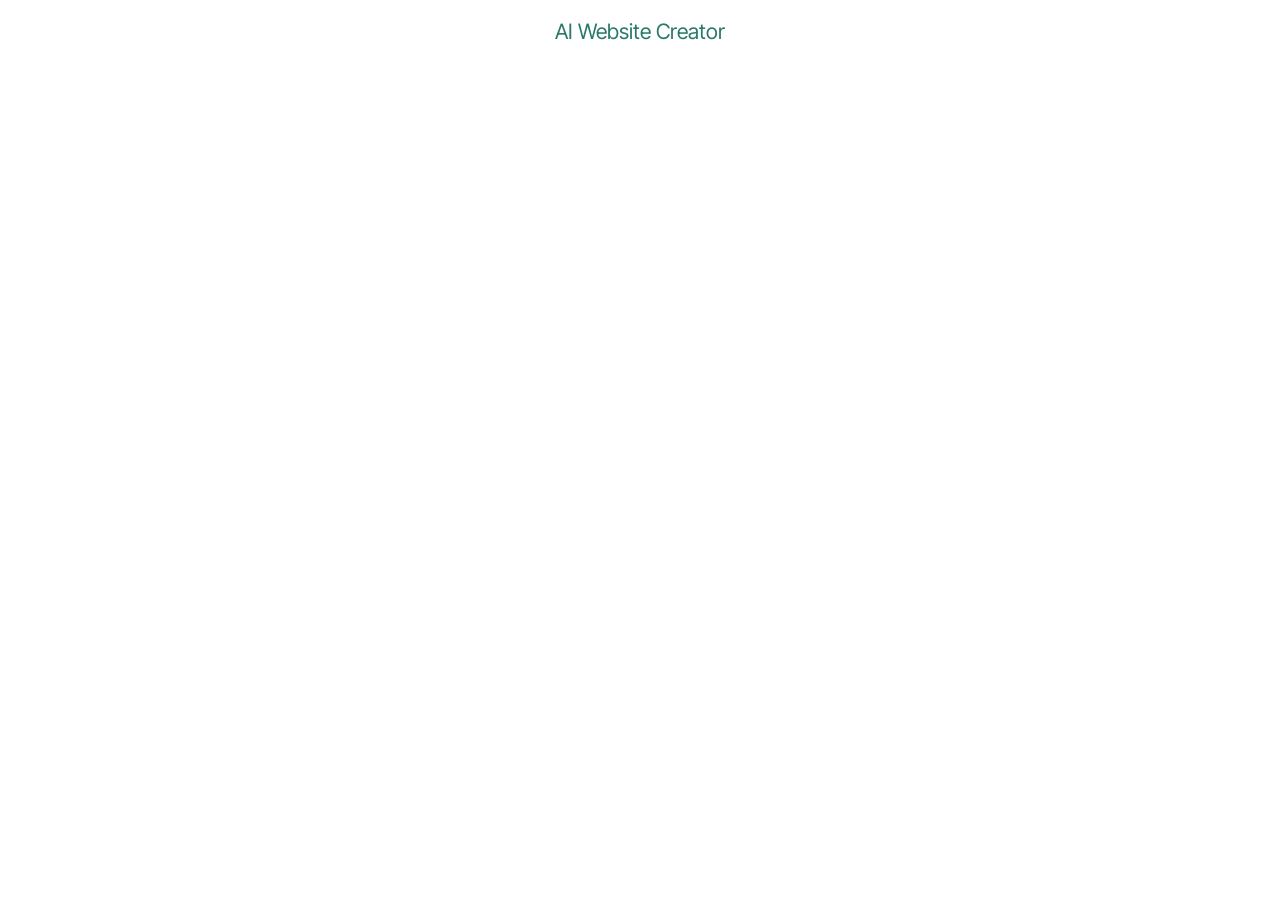
==== commit c5a6f29f: "create github pages" ====
--- a/home.html
+++ b/home.html
@@ -6,7 +6,7 @@
   <meta http-equiv="X-UA-Compatible" content="IE=edge">
   <meta name="generator" content="Mobirise v5.9.13, mobirise.com">
   <meta name="viewport" content="width=device-width, initial-scale=1, minimum-scale=1">
-  <link rel="shortcut icon" href="assets/images/logo5.png" type="image/x-icon">
+  <link rel="shortcut icon" href="assets/images/mbr-137x69.png" type="image/x-icon">
   <meta name="description" content="">
   
   
@@ -18,7 +18,7 @@
   <link rel="stylesheet" href="assets/theme/css/style.css">
   <link rel="preload" href="https://fonts.googleapis.com/css?family=Inter+Tight:100,200,300,400,500,600,700,800,900,100i,200i,300i,400i,500i,600i,700i,800i,900i&display=swap" as="style" onload="this.onload=null;this.rel='stylesheet'">
   <noscript><link rel="stylesheet" href="https://fonts.googleapis.com/css?family=Inter+Tight:100,200,300,400,500,600,700,800,900,100i,200i,300i,400i,500i,600i,700i,800i,900i&display=swap"></noscript>
-  <link rel="preload" as="style" href="assets/mobirise/css/mbr-additional.css?v=IAfPqk"><link rel="stylesheet" href="assets/mobirise/css/mbr-additional.css?v=IAfPqk" type="text/css">
+  <link rel="preload" as="style" href="assets/mobirise/css/mbr-additional.css?v=lCYqY1"><link rel="stylesheet" href="assets/mobirise/css/mbr-additional.css?v=lCYqY1" type="text/css">
 
   
   
@@ -26,7 +26,7 @@
 </head>
 <body>
   
-  <section class="display-7" style="padding: 0;align-items: center;justify-content: center;flex-wrap: wrap;    align-content: center;display: flex;position: relative;height: 4rem;"><a href="https://mobiri.se/448014" style="flex: 1 1;height: 4rem;position: absolute;width: 100%;z-index: 1;"><img alt="" style="height: 4rem;" src="[data-uri]"></a><p style="margin: 0;text-align: center;" class="display-7">&#8204;</p><a style="z-index:1" href="https://mobirise.com/builder/ai-website-creator.html">Free AI Website Creator</a></section><script src="assets/bootstrap/js/bootstrap.bundle.min.js"></script>  <script src="assets/smoothscroll/smooth-scroll.js"></script>  <script src="assets/ytplayer/index.js"></script>  <script src="assets/theme/js/script.js"></script>  
+  <section class="display-7" style="padding: 0;align-items: center;justify-content: center;flex-wrap: wrap;    align-content: center;display: flex;position: relative;height: 4rem;"><a href="https://mobiri.se/448014" style="flex: 1 1;height: 4rem;position: absolute;width: 100%;z-index: 1;"><img alt="" style="height: 4rem;" src="[data-uri]"></a><p style="margin: 0;text-align: center;" class="display-7">&#8204;</p><a style="z-index:1" href="https://mobirise.com/builder/ai-website-creator.html">AI Website Creator</a></section><script src="assets/bootstrap/js/bootstrap.bundle.min.js"></script>  <script src="assets/smoothscroll/smooth-scroll.js"></script>  <script src="assets/ytplayer/index.js"></script>  <script src="assets/theme/js/script.js"></script>  
   
   
   <input name="animation" type="hidden">
--- a/assets/mobirise/css/mbr-additional.css
+++ b/assets/mobirise/css/mbr-additional.css
@@ -750,6 +750,568 @@
     padding-right: 16px;
   }
 }
+.cid-umhG9YwgQc {
+  z-index: 1000;
+  width: 100%;
+  position: relative;
+}
+.cid-umhG9YwgQc .dropdown-item:before {
+  font-family: Moririse2 !important;
+  content: "\e966";
+  display: inline-block;
+  width: 0;
+  position: absolute;
+  left: 1rem;
+  top: 0.5rem;
+  margin-right: 0.5rem;
+  line-height: 1;
+  font-size: inherit;
+  vertical-align: middle;
+  text-align: center;
+  overflow: hidden;
+  transform: scale(0, 1);
+  transition: all 0.25s ease-in-out;
+}
+@media (max-width: 767px) {
+  .cid-umhG9YwgQc .navbar-toggler {
+    transform: scale(0.8);
+  }
+}
+.cid-umhG9YwgQc .navbar-brand {
+  flex-shrink: 0;
+  align-items: center;
+  margin-right: 0;
+  padding: 10px 0;
+  transition: all 0.3s;
+  word-break: break-word;
+  z-index: 1;
+}
+.cid-umhG9YwgQc .navbar-brand img {
+  max-width: 100%;
+  max-height: 100%;
+}
+.cid-umhG9YwgQc .navbar-brand .navbar-caption {
+  line-height: inherit !important;
+}
+.cid-umhG9YwgQc .navbar-brand .navbar-logo a {
+  outline: none;
+}
+.cid-umhG9YwgQc .navbar-nav {
+  margin: auto;
+  margin-left: 0;
+  margin-left: auto;
+}
+.cid-umhG9YwgQc .navbar-nav .nav-item {
+  padding: 0 !important;
+  transition: 0.3s all !important;
+}
+.cid-umhG9YwgQc .navbar-nav .nav-item .nav-link {
+  padding: 16px !important;
+  margin: 0 !important;
+  border-radius: 1rem !important;
+  transition: 0.3s all !important;
+  border-radius: 4px !important;
+}
+.cid-umhG9YwgQc .navbar-nav .nav-item .nav-link:hover {
+  background-color: rgba(27, 31, 10, 0.06);
+}
+.cid-umhG9YwgQc .navbar-nav .open .nav-link::after {
+  transform: rotate(180deg);
+}
+@media (min-width: 992px) {
+  .cid-umhG9YwgQc .navbar-nav .open .nav-link::before {
+    content: "";
+    width: 100%;
+    height: 20px;
+    top: 100%;
+    background: transparent;
+    position: absolute;
+  }
+}
+.cid-umhG9YwgQc .navbar-nav .dropdown-item {
+  padding: 12px !important;
+  border-radius: 0.5rem !important;
+  margin: 0 8px !important;
+  transition: 0.3s all !important;
+  border-radius: 4px !important;
+}
+.cid-umhG9YwgQc .navbar-nav .dropdown-item:hover {
+  background-color: rgba(27, 31, 10, 0.06);
+}
+@media (min-width: 992px) {
+  .cid-umhG9YwgQc .navbar-nav {
+    padding-left: 1.5rem;
+  }
+}
+.cid-umhG9YwgQc .nav-link {
+  width: fit-content;
+  position: relative;
+}
+.cid-umhG9YwgQc .navbar-logo {
+  margin: 0 !important;
+}
+@media (max-width: 767px) {
+  .cid-umhG9YwgQc .navbar-logo {
+    padding-left: 0;
+  }
+}
+.cid-umhG9YwgQc .navbar-caption {
+  padding-left: 1rem;
+  padding-right: 0.5rem;
+}
+@media (max-width: 767px) {
+  .cid-umhG9YwgQc .nav-dropdown {
+    padding-bottom: 0.5rem;
+  }
+}
+.cid-umhG9YwgQc .nav-dropdown .link.dropdown-toggle::after {
+  margin-left: 0.5rem;
+  margin-top: 0.2rem;
+  transition: 0.3s all;
+}
+.cid-umhG9YwgQc .container {
+  display: flex;
+  height: 90px;
+  padding: 0.5rem 0.6rem 0.5rem 1rem;
+  flex-wrap: nowrap;
+  background: rgba(255, 125, 25, 0.7) !important;
+  left: 0;
+  right: 0;
+  -webkit-box-pack: justify;
+  -ms-flex-pack: justify;
+  justify-content: flex-end;
+  -webkit-box-align: center;
+  -webkit-align-items: center;
+  -ms-flex-align: center;
+  align-items: center;
+  border-radius: 100vw;
+  margin-top: 1rem;
+  background-color: #ff7d19;
+  box-shadow: 0 30px 60px 0 rgba(27, 31, 10, 0.08);
+  border-radius: 4px !important;
+}
+@media (max-width: 992px) {
+  .cid-umhG9YwgQc .container {
+    padding-right: 2rem;
+  }
+}
+@media (max-width: 767px) {
+  .cid-umhG9YwgQc .container {
+    width: 95%;
+    height: 56px !important;
+    padding: 0.5rem;
+    margin-top: 0rem;
+  }
+}
+.cid-umhG9YwgQc .iconfont-wrapper {
+  font-size: 1.5rem;
+  padding-right: 0.5rem;
+}
+.cid-umhG9YwgQc .dropdown-menu {
+  flex-wrap: wrap;
+  flex-direction: column;
+  max-width: 100%;
+  padding: 12px 4px !important;
+  border-radius: 1.5rem;
+  transition: 0.3s all !important;
+  min-width: auto;
+  background: #ff7d19;
+  background: rgba(255, 125, 25, 0.7) !important;
+  border-radius: 4px !important;
+}
+.cid-umhG9YwgQc .nav-item:focus,
+.cid-umhG9YwgQc .nav-link:focus {
+  outline: none;
+}
+.cid-umhG9YwgQc .dropdown .dropdown-menu .dropdown-item {
+  width: auto;
+  transition: all 0.25s ease-in-out;
+}
+.cid-umhG9YwgQc .dropdown .dropdown-menu .dropdown-item::after {
+  right: 0.5rem;
+}
+.cid-umhG9YwgQc .dropdown .dropdown-menu .dropdown-item .mbr-iconfont {
+  margin-right: 0.5rem;
+  vertical-align: sub;
+}
+.cid-umhG9YwgQc .dropdown .dropdown-menu .dropdown-item .mbr-iconfont:before {
+  display: inline-block;
+  transform: scale(1, 1);
+  transition: all 0.25s ease-in-out;
+}
+.cid-umhG9YwgQc .collapsed .dropdown-menu .dropdown-item:before {
+  display: none;
+}
+.cid-umhG9YwgQc .collapsed .dropdown .dropdown-menu .dropdown-item {
+  padding: 0.235em 1.5em 0.235em 1.5em !important;
+  transition: none;
+  margin: 0 !important;
+}
+.cid-umhG9YwgQc .navbar {
+  min-height: 90px;
+  transition: all 0.3s;
+  border-bottom: 1px solid transparent;
+  background: transparent !important;
+  padding: 0 !important;
+  border: none !important;
+  box-shadow: none !important;
+  border-radius: 0 !important;
+}
+.cid-umhG9YwgQc .navbar.opened {
+  transition: all 0.3s;
+}
+.cid-umhG9YwgQc .navbar .dropdown-item {
+  padding: 0.5rem 1.8rem;
+}
+.cid-umhG9YwgQc .navbar .navbar-logo img {
+  width: auto;
+  border-radius: 4px !important;
+}
+.cid-umhG9YwgQc .navbar .navbar-collapse {
+  z-index: 1;
+  justify-content: flex-end;
+}
+.cid-umhG9YwgQc .navbar.collapsed {
+  justify-content: center;
+}
+.cid-umhG9YwgQc .navbar.collapsed .nav-item .nav-link::before {
+  display: none;
+}
+.cid-umhG9YwgQc .navbar.collapsed.opened .dropdown-menu {
+  top: 0;
+}
+@media (min-width: 992px) {
+  .cid-umhG9YwgQc .navbar.collapsed.opened:not(.navbar-short) .navbar-collapse {
+    max-height: calc(98.5vh - 4rem);
+  }
+}
+.cid-umhG9YwgQc .navbar.collapsed .dropdown-menu .dropdown-submenu {
+  left: 0 !important;
+}
+.cid-umhG9YwgQc .navbar.collapsed .dropdown-menu .dropdown-item:after {
+  right: auto;
+}
+.cid-umhG9YwgQc .navbar.collapsed .dropdown-menu .dropdown-toggle[data-toggle="dropdown-submenu"]:after {
+  margin-left: 0.5rem;
+  margin-top: 0.2rem;
+  border-top: 0.35em solid;
+  border-right: 0.35em solid transparent;
+  border-left: 0.35em solid transparent;
+  border-bottom: 0;
+  top: 41%;
+}
+.cid-umhG9YwgQc .navbar.collapsed ul.navbar-nav li {
+  margin: auto;
+}
+.cid-umhG9YwgQc .navbar.collapsed .dropdown-menu .dropdown-item {
+  padding: 0.25rem 1.5rem;
+  text-align: center;
+}
+.cid-umhG9YwgQc .navbar.collapsed .icons-menu {
+  padding-left: 0;
+  padding-right: 0;
+  padding-top: 0.5rem;
+  padding-bottom: 0.5rem;
+}
+@media (max-width: 767px) {
+  .cid-umhG9YwgQc .navbar {
+    min-height: 72px;
+  }
+  .cid-umhG9YwgQc .navbar .navbar-logo img {
+    height: 2.5rem !important;
+  }
+}
+@media (max-width: 991px) {
+  .cid-umhG9YwgQc .navbar .nav-item .nav-link::before {
+    display: none;
+  }
+  .cid-umhG9YwgQc .navbar.opened .dropdown-menu {
+    top: 0;
+  }
+  .cid-umhG9YwgQc .navbar .dropdown-menu .dropdown-submenu {
+    left: 0 !important;
+  }
+  .cid-umhG9YwgQc .navbar .dropdown-menu .dropdown-item:after {
+    right: auto;
+  }
+  .cid-umhG9YwgQc .navbar .dropdown-menu .dropdown-toggle[data-toggle="dropdown-submenu"]:after {
+    margin-left: 0.5rem;
+    margin-top: 0.2rem;
+    border-top: 0.35em solid;
+    border-right: 0.35em solid transparent;
+    border-left: 0.35em solid transparent;
+    border-bottom: 0;
+    top: 40%;
+  }
+  .cid-umhG9YwgQc .navbar .dropdown-menu .dropdown-item {
+    padding: 0.25rem 1.5rem !important;
+    text-align: center;
+  }
+  .cid-umhG9YwgQc .navbar .navbar-brand {
+    flex-shrink: initial;
+    flex-basis: auto;
+    word-break: break-word;
+    padding-right: 10px;
+  }
+  .cid-umhG9YwgQc .navbar .navbar-toggler {
+    flex-basis: auto;
+  }
+  .cid-umhG9YwgQc .navbar .icons-menu {
+    padding-left: 0;
+    padding-top: 0.5rem;
+    padding-bottom: 0.5rem;
+  }
+}
+.cid-umhG9YwgQc .navbar.navbar-short .navbar-logo img {
+  height: 2rem;
+}
+.cid-umhG9YwgQc .dropdown-item.active,
+.cid-umhG9YwgQc .dropdown-item:active {
+  background-color: transparent;
+}
+.cid-umhG9YwgQc .navbar-expand-lg .navbar-nav .nav-link {
+  padding: 0;
+}
+.cid-umhG9YwgQc .nav-dropdown .link.dropdown-toggle {
+  margin-right: 1.667em;
+}
+.cid-umhG9YwgQc .nav-dropdown .link.dropdown-toggle[aria-expanded="true"] {
+  margin-right: 0;
+  padding: 0.667em 1.667em;
+}
+.cid-umhG9YwgQc .navbar.navbar-expand-lg .dropdown .dropdown-menu {
+  background: #ff7d19;
+}
+.cid-umhG9YwgQc .navbar.navbar-expand-lg .dropdown .dropdown-menu .dropdown-submenu {
+  margin: 0;
+  left: 105%;
+  transform: none;
+  top: -12px;
+}
+.cid-umhG9YwgQc .navbar .dropdown.open > .dropdown-menu {
+  display: flex;
+}
+.cid-umhG9YwgQc ul.navbar-nav {
+  flex-wrap: wrap;
+}
+.cid-umhG9YwgQc .navbar-buttons {
+  text-align: center;
+  min-width: 140px;
+}
+@media (max-width: 992px) {
+  .cid-umhG9YwgQc .navbar-buttons {
+    text-align: left;
+  }
+}
+.cid-umhG9YwgQc button.navbar-toggler {
+  outline: none;
+  width: 31px;
+  height: 20px;
+  cursor: pointer;
+  transition: all 0.2s;
+  position: relative;
+  align-self: center;
+}
+.cid-umhG9YwgQc button.navbar-toggler .hamburger span {
+  position: absolute;
+  right: 0;
+  width: 30px;
+  height: 2px;
+  border-right: 5px;
+  background-color: #000000;
+}
+.cid-umhG9YwgQc button.navbar-toggler .hamburger span:nth-child(1) {
+  top: 0;
+  transition: all 0.2s;
+}
+.cid-umhG9YwgQc button.navbar-toggler .hamburger span:nth-child(2) {
+  top: 8px;
+  transition: all 0.15s;
+}
+.cid-umhG9YwgQc button.navbar-toggler .hamburger span:nth-child(3) {
+  top: 8px;
+  transition: all 0.15s;
+}
+.cid-umhG9YwgQc button.navbar-toggler .hamburger span:nth-child(4) {
+  top: 16px;
+  transition: all 0.2s;
+}
+.cid-umhG9YwgQc nav.opened .hamburger span:nth-child(1) {
+  top: 8px;
+  width: 0;
+  opacity: 0;
+  right: 50%;
+  transition: all 0.2s;
+}
+.cid-umhG9YwgQc nav.opened .hamburger span:nth-child(2) {
+  transform: rotate(45deg);
+  transition: all 0.25s;
+}
+.cid-umhG9YwgQc nav.opened .hamburger span:nth-child(3) {
+  transform: rotate(-45deg);
+  transition: all 0.25s;
+}
+.cid-umhG9YwgQc nav.opened .hamburger span:nth-child(4) {
+  top: 8px;
+  width: 0;
+  opacity: 0;
+  right: 50%;
+  transition: all 0.2s;
+}
+.cid-umhG9YwgQc .navbar-dropdown {
+  padding: 0 1rem;
+}
+.cid-umhG9YwgQc a.nav-link {
+  display: flex;
+  align-items: center;
+  justify-content: center;
+}
+.cid-umhG9YwgQc .icons-menu {
+  flex-wrap: nowrap;
+  display: flex;
+  justify-content: center;
+  padding-left: 1rem;
+  padding-right: 1rem;
+  padding-top: 0.3rem;
+  text-align: center;
+}
+@media (max-width: 992px) {
+  .cid-umhG9YwgQc .icons-menu {
+    justify-content: flex-start;
+    margin-bottom: 0.5rem;
+  }
+}
+@media screen and (-ms-high-contrast: active), (-ms-high-contrast: none) {
+  .cid-umhG9YwgQc .navbar {
+    height: 70px;
+  }
+  .cid-umhG9YwgQc .navbar.opened {
+    height: auto;
+  }
+  .cid-umhG9YwgQc .nav-item .nav-link:hover::before {
+    width: 175%;
+    max-width: calc(100% + 2rem);
+    left: -1rem;
+  }
+}
+.cid-umhG9YwgQc .navbar .dropdown > .dropdown-menu {
+  display: none;
+  width: max-content;
+  max-width: 500px !important;
+  transform: translateX(-50%);
+  top: calc(100% + 20px);
+  left: 50%;
+}
+.cid-umhG9YwgQc .navbar .dropdown > .dropdown-menu .dropdown-item {
+  line-height: 1 !important;
+}
+.cid-umhG9YwgQc .navbar .dropdown > .dropdown-menu .dropdown .dropdown-item {
+  align-items: center;
+  display: flex;
+  height: max-content !important;
+  min-height: max-content !important;
+}
+.cid-umhG9YwgQc .navbar .dropdown > .dropdown-menu .dropdown .dropdown-item::after {
+  display: inline-block;
+  position: static;
+  margin-left: 0.5rem;
+  margin-top: 0;
+  margin-right: 0;
+  margin-bottom: 0;
+  transition: 0.3s all;
+  transform: rotate(-90deg);
+}
+.cid-umhG9YwgQc .navbar .dropdown > .dropdown-menu .dropdown.open .dropdown-item::after {
+  transform: rotate(0deg);
+}
+.cid-umhG9YwgQc .mbr-section-btn {
+  margin: -0.6rem -0.6rem;
+}
+.cid-umhG9YwgQc .navbar-toggler {
+  margin-left: 12px;
+  margin-right: 8px;
+  order: 1000;
+}
+@media (max-width: 991px) {
+  .cid-umhG9YwgQc .navbar-brand {
+    margin-right: auto;
+  }
+  .cid-umhG9YwgQc .navbar-collapse {
+    z-index: -1 !important;
+    position: absolute;
+    top: 110%;
+    left: 0;
+    width: 100%;
+    padding: 1rem;
+    border-radius: 1.5rem;
+    background: #ff7d19;
+    opacity: 1;
+    border-color: rgba(255, 125, 25, 0.7) !important;
+    background: rgba(255, 125, 25, 0.7) !important;
+    backdrop-filter: blur(8px);
+    border-radius: 4px !important;
+  }
+  .cid-umhG9YwgQc .navbar-nav .nav-item .nav-link::after {
+    margin-left: 10px;
+  }
+  .cid-umhG9YwgQc .navbar-nav .dropdown-item:hover {
+    background-color: rgba(27, 31, 10, 0.06);
+  }
+  .cid-umhG9YwgQc .navbar .dropdown > .dropdown-menu {
+    max-width: 100% !important;
+    transform: translateX(0);
+    top: 10px;
+    left: 0;
+    padding: 8px !important;
+    border-radius: 1rem;
+    background-color: rgba(27, 31, 10, 0.04) !important;
+  }
+  .cid-umhG9YwgQc .navbar .dropdown > .dropdown-menu .dropdown-item {
+    padding: 8px !important;
+    line-height: 1 !important;
+    margin-bottom: 4px !important;
+  }
+  .cid-umhG9YwgQc .navbar .dropdown > .dropdown-menu .dropdown .dropdown-item {
+    align-items: center;
+    display: flex;
+    height: max-content !important;
+    min-height: max-content !important;
+  }
+  .cid-umhG9YwgQc .navbar .dropdown > .dropdown-menu .dropdown .dropdown-item::after {
+    display: inline-block;
+    position: static;
+    margin-left: 0.5rem;
+    margin-top: 0;
+    margin-right: 0;
+    margin-bottom: 0;
+    transition: 0.3s all;
+    transform: rotate(0deg);
+  }
+  .cid-umhG9YwgQc .navbar .dropdown > .dropdown-menu .dropdown.open .dropdown-item::after {
+    transform: rotate(180deg);
+  }
+  .cid-umhG9YwgQc .navbar .dropdown > .dropdown-menu .dropdown-submenu {
+    position: static;
+    width: 100%;
+    max-width: 100% !important;
+    transform: translateX(0) !important;
+    top: 0;
+    left: 0;
+    padding: 8px !important;
+    border-radius: 1rem;
+    background-color: rgba(27, 31, 10, 0.04) !important;
+  }
+  .cid-umhG9YwgQc .navbar .dropdown.open > .dropdown-menu {
+    display: flex !important;
+    flex-direction: column;
+    align-items: flex-start;
+  }
+}
+@media (max-width: 575px) {
+  .cid-umhG9YwgQc .navbar-collapse {
+    padding: 1rem;
+  }
+}
 .cid-ucKqqvJEf3 {
   background-color: #ffffff;
   padding-top: 0px;
@@ -758,6 +1320,67 @@
 .cid-ucKqqvJEf3 img {
   object-fit: contain;
   border-radius: 0 !important;
+}
+.cid-umhFOO1wCY {
+  padding-top: 30px;
+  padding-bottom: 30px;
+  background-image: url("../../../assets/images/racing-flag-1981x424.png");
+  overflow: hidden;
+}
+.cid-umhFOO1wCY .media-container-row .mbr-text {
+  color: #65be21;
+  text-align: center;
+}
+.cid-umhGKERQwh {
+  padding-top: 0rem;
+  padding-bottom: 0rem;
+  background-color: #ff7d19;
+}
+.cid-umhGKERQwh .mbr-fallback-image.disabled {
+  display: none;
+}
+.cid-umhGKERQwh .mbr-fallback-image {
+  display: block;
+  background-size: cover;
+  background-position: center center;
+  width: 100%;
+  height: 100%;
+  position: absolute;
+  top: 0;
+}
+.cid-umhGKERQwh .title .num {
+  width: 100%;
+  display: block;
+}
+.cid-umhGKERQwh .title .card-title {
+  z-index: 1;
+}
+.cid-umhGKERQwh .num {
+  color: #9fe870;
+}
+.cid-umhGKERQwh .item-mb {
+  margin-bottom: 2rem;
+}
+@media (max-width: 767px) {
+  .cid-umhGKERQwh .item-mb {
+    margin-bottom: 1rem;
+  }
+}
+@media (max-width: 767px) {
+  .cid-umhGKERQwh * {
+    text-align: center !important;
+  }
+  .cid-umhGKERQwh .content-column {
+    margin-bottom: 2rem;
+  }
+}
+.cid-umhGKERQwh .content-head {
+  max-width: 800px;
+}
+.cid-umhGKERQwh .mbr-section-title,
+.cid-umhGKERQwh .card-box {
+  color: #000000;
+  text-align: left;
 }
 .cid-ucRDGV3ayl {
   z-index: 1000;
--- a/assets/mobirise/css/mbr-additional.css
+++ b/assets/mobirise/css/mbr-additional.css
@@ -750,6 +750,568 @@
     padding-right: 16px;
   }
 }
+.cid-umhG9YwgQc {
+  z-index: 1000;
+  width: 100%;
+  position: relative;
+}
+.cid-umhG9YwgQc .dropdown-item:before {
+  font-family: Moririse2 !important;
+  content: "\e966";
+  display: inline-block;
+  width: 0;
+  position: absolute;
+  left: 1rem;
+  top: 0.5rem;
+  margin-right: 0.5rem;
+  line-height: 1;
+  font-size: inherit;
+  vertical-align: middle;
+  text-align: center;
+  overflow: hidden;
+  transform: scale(0, 1);
+  transition: all 0.25s ease-in-out;
+}
+@media (max-width: 767px) {
+  .cid-umhG9YwgQc .navbar-toggler {
+    transform: scale(0.8);
+  }
+}
+.cid-umhG9YwgQc .navbar-brand {
+  flex-shrink: 0;
+  align-items: center;
+  margin-right: 0;
+  padding: 10px 0;
+  transition: all 0.3s;
+  word-break: break-word;
+  z-index: 1;
+}
+.cid-umhG9YwgQc .navbar-brand img {
+  max-width: 100%;
+  max-height: 100%;
+}
+.cid-umhG9YwgQc .navbar-brand .navbar-caption {
+  line-height: inherit !important;
+}
+.cid-umhG9YwgQc .navbar-brand .navbar-logo a {
+  outline: none;
+}
+.cid-umhG9YwgQc .navbar-nav {
+  margin: auto;
+  margin-left: 0;
+  margin-left: auto;
+}
+.cid-umhG9YwgQc .navbar-nav .nav-item {
+  padding: 0 !important;
+  transition: 0.3s all !important;
+}
+.cid-umhG9YwgQc .navbar-nav .nav-item .nav-link {
+  padding: 16px !important;
+  margin: 0 !important;
+  border-radius: 1rem !important;
+  transition: 0.3s all !important;
+  border-radius: 4px !important;
+}
+.cid-umhG9YwgQc .navbar-nav .nav-item .nav-link:hover {
+  background-color: rgba(27, 31, 10, 0.06);
+}
+.cid-umhG9YwgQc .navbar-nav .open .nav-link::after {
+  transform: rotate(180deg);
+}
+@media (min-width: 992px) {
+  .cid-umhG9YwgQc .navbar-nav .open .nav-link::before {
+    content: "";
+    width: 100%;
+    height: 20px;
+    top: 100%;
+    background: transparent;
+    position: absolute;
+  }
+}
+.cid-umhG9YwgQc .navbar-nav .dropdown-item {
+  padding: 12px !important;
+  border-radius: 0.5rem !important;
+  margin: 0 8px !important;
+  transition: 0.3s all !important;
+  border-radius: 4px !important;
+}
+.cid-umhG9YwgQc .navbar-nav .dropdown-item:hover {
+  background-color: rgba(27, 31, 10, 0.06);
+}
+@media (min-width: 992px) {
+  .cid-umhG9YwgQc .navbar-nav {
+    padding-left: 1.5rem;
+  }
+}
+.cid-umhG9YwgQc .nav-link {
+  width: fit-content;
+  position: relative;
+}
+.cid-umhG9YwgQc .navbar-logo {
+  margin: 0 !important;
+}
+@media (max-width: 767px) {
+  .cid-umhG9YwgQc .navbar-logo {
+    padding-left: 0;
+  }
+}
+.cid-umhG9YwgQc .navbar-caption {
+  padding-left: 1rem;
+  padding-right: 0.5rem;
+}
+@media (max-width: 767px) {
+  .cid-umhG9YwgQc .nav-dropdown {
+    padding-bottom: 0.5rem;
+  }
+}
+.cid-umhG9YwgQc .nav-dropdown .link.dropdown-toggle::after {
+  margin-left: 0.5rem;
+  margin-top: 0.2rem;
+  transition: 0.3s all;
+}
+.cid-umhG9YwgQc .container {
+  display: flex;
+  height: 90px;
+  padding: 0.5rem 0.6rem 0.5rem 1rem;
+  flex-wrap: nowrap;
+  background: rgba(255, 125, 25, 0.7) !important;
+  left: 0;
+  right: 0;
+  -webkit-box-pack: justify;
+  -ms-flex-pack: justify;
+  justify-content: flex-end;
+  -webkit-box-align: center;
+  -webkit-align-items: center;
+  -ms-flex-align: center;
+  align-items: center;
+  border-radius: 100vw;
+  margin-top: 1rem;
+  background-color: #ff7d19;
+  box-shadow: 0 30px 60px 0 rgba(27, 31, 10, 0.08);
+  border-radius: 4px !important;
+}
+@media (max-width: 992px) {
+  .cid-umhG9YwgQc .container {
+    padding-right: 2rem;
+  }
+}
+@media (max-width: 767px) {
+  .cid-umhG9YwgQc .container {
+    width: 95%;
+    height: 56px !important;
+    padding: 0.5rem;
+    margin-top: 0rem;
+  }
+}
+.cid-umhG9YwgQc .iconfont-wrapper {
+  font-size: 1.5rem;
+  padding-right: 0.5rem;
+}
+.cid-umhG9YwgQc .dropdown-menu {
+  flex-wrap: wrap;
+  flex-direction: column;
+  max-width: 100%;
+  padding: 12px 4px !important;
+  border-radius: 1.5rem;
+  transition: 0.3s all !important;
+  min-width: auto;
+  background: #ff7d19;
+  background: rgba(255, 125, 25, 0.7) !important;
+  border-radius: 4px !important;
+}
+.cid-umhG9YwgQc .nav-item:focus,
+.cid-umhG9YwgQc .nav-link:focus {
+  outline: none;
+}
+.cid-umhG9YwgQc .dropdown .dropdown-menu .dropdown-item {
+  width: auto;
+  transition: all 0.25s ease-in-out;
+}
+.cid-umhG9YwgQc .dropdown .dropdown-menu .dropdown-item::after {
+  right: 0.5rem;
+}
+.cid-umhG9YwgQc .dropdown .dropdown-menu .dropdown-item .mbr-iconfont {
+  margin-right: 0.5rem;
+  vertical-align: sub;
+}
+.cid-umhG9YwgQc .dropdown .dropdown-menu .dropdown-item .mbr-iconfont:before {
+  display: inline-block;
+  transform: scale(1, 1);
+  transition: all 0.25s ease-in-out;
+}
+.cid-umhG9YwgQc .collapsed .dropdown-menu .dropdown-item:before {
+  display: none;
+}
+.cid-umhG9YwgQc .collapsed .dropdown .dropdown-menu .dropdown-item {
+  padding: 0.235em 1.5em 0.235em 1.5em !important;
+  transition: none;
+  margin: 0 !important;
+}
+.cid-umhG9YwgQc .navbar {
+  min-height: 90px;
+  transition: all 0.3s;
+  border-bottom: 1px solid transparent;
+  background: transparent !important;
+  padding: 0 !important;
+  border: none !important;
+  box-shadow: none !important;
+  border-radius: 0 !important;
+}
+.cid-umhG9YwgQc .navbar.opened {
+  transition: all 0.3s;
+}
+.cid-umhG9YwgQc .navbar .dropdown-item {
+  padding: 0.5rem 1.8rem;
+}
+.cid-umhG9YwgQc .navbar .navbar-logo img {
+  width: auto;
+  border-radius: 4px !important;
+}
+.cid-umhG9YwgQc .navbar .navbar-collapse {
+  z-index: 1;
+  justify-content: flex-end;
+}
+.cid-umhG9YwgQc .navbar.collapsed {
+  justify-content: center;
+}
+.cid-umhG9YwgQc .navbar.collapsed .nav-item .nav-link::before {
+  display: none;
+}
+.cid-umhG9YwgQc .navbar.collapsed.opened .dropdown-menu {
+  top: 0;
+}
+@media (min-width: 992px) {
+  .cid-umhG9YwgQc .navbar.collapsed.opened:not(.navbar-short) .navbar-collapse {
+    max-height: calc(98.5vh - 4rem);
+  }
+}
+.cid-umhG9YwgQc .navbar.collapsed .dropdown-menu .dropdown-submenu {
+  left: 0 !important;
+}
+.cid-umhG9YwgQc .navbar.collapsed .dropdown-menu .dropdown-item:after {
+  right: auto;
+}
+.cid-umhG9YwgQc .navbar.collapsed .dropdown-menu .dropdown-toggle[data-toggle="dropdown-submenu"]:after {
+  margin-left: 0.5rem;
+  margin-top: 0.2rem;
+  border-top: 0.35em solid;
+  border-right: 0.35em solid transparent;
+  border-left: 0.35em solid transparent;
+  border-bottom: 0;
+  top: 41%;
+}
+.cid-umhG9YwgQc .navbar.collapsed ul.navbar-nav li {
+  margin: auto;
+}
+.cid-umhG9YwgQc .navbar.collapsed .dropdown-menu .dropdown-item {
+  padding: 0.25rem 1.5rem;
+  text-align: center;
+}
+.cid-umhG9YwgQc .navbar.collapsed .icons-menu {
+  padding-left: 0;
+  padding-right: 0;
+  padding-top: 0.5rem;
+  padding-bottom: 0.5rem;
+}
+@media (max-width: 767px) {
+  .cid-umhG9YwgQc .navbar {
+    min-height: 72px;
+  }
+  .cid-umhG9YwgQc .navbar .navbar-logo img {
+    height: 2.5rem !important;
+  }
+}
+@media (max-width: 991px) {
+  .cid-umhG9YwgQc .navbar .nav-item .nav-link::before {
+    display: none;
+  }
+  .cid-umhG9YwgQc .navbar.opened .dropdown-menu {
+    top: 0;
+  }
+  .cid-umhG9YwgQc .navbar .dropdown-menu .dropdown-submenu {
+    left: 0 !important;
+  }
+  .cid-umhG9YwgQc .navbar .dropdown-menu .dropdown-item:after {
+    right: auto;
+  }
+  .cid-umhG9YwgQc .navbar .dropdown-menu .dropdown-toggle[data-toggle="dropdown-submenu"]:after {
+    margin-left: 0.5rem;
+    margin-top: 0.2rem;
+    border-top: 0.35em solid;
+    border-right: 0.35em solid transparent;
+    border-left: 0.35em solid transparent;
+    border-bottom: 0;
+    top: 40%;
+  }
+  .cid-umhG9YwgQc .navbar .dropdown-menu .dropdown-item {
+    padding: 0.25rem 1.5rem !important;
+    text-align: center;
+  }
+  .cid-umhG9YwgQc .navbar .navbar-brand {
+    flex-shrink: initial;
+    flex-basis: auto;
+    word-break: break-word;
+    padding-right: 10px;
+  }
+  .cid-umhG9YwgQc .navbar .navbar-toggler {
+    flex-basis: auto;
+  }
+  .cid-umhG9YwgQc .navbar .icons-menu {
+    padding-left: 0;
+    padding-top: 0.5rem;
+    padding-bottom: 0.5rem;
+  }
+}
+.cid-umhG9YwgQc .navbar.navbar-short .navbar-logo img {
+  height: 2rem;
+}
+.cid-umhG9YwgQc .dropdown-item.active,
+.cid-umhG9YwgQc .dropdown-item:active {
+  background-color: transparent;
+}
+.cid-umhG9YwgQc .navbar-expand-lg .navbar-nav .nav-link {
+  padding: 0;
+}
+.cid-umhG9YwgQc .nav-dropdown .link.dropdown-toggle {
+  margin-right: 1.667em;
+}
+.cid-umhG9YwgQc .nav-dropdown .link.dropdown-toggle[aria-expanded="true"] {
+  margin-right: 0;
+  padding: 0.667em 1.667em;
+}
+.cid-umhG9YwgQc .navbar.navbar-expand-lg .dropdown .dropdown-menu {
+  background: #ff7d19;
+}
+.cid-umhG9YwgQc .navbar.navbar-expand-lg .dropdown .dropdown-menu .dropdown-submenu {
+  margin: 0;
+  left: 105%;
+  transform: none;
+  top: -12px;
+}
+.cid-umhG9YwgQc .navbar .dropdown.open > .dropdown-menu {
+  display: flex;
+}
+.cid-umhG9YwgQc ul.navbar-nav {
+  flex-wrap: wrap;
+}
+.cid-umhG9YwgQc .navbar-buttons {
+  text-align: center;
+  min-width: 140px;
+}
+@media (max-width: 992px) {
+  .cid-umhG9YwgQc .navbar-buttons {
+    text-align: left;
+  }
+}
+.cid-umhG9YwgQc button.navbar-toggler {
+  outline: none;
+  width: 31px;
+  height: 20px;
+  cursor: pointer;
+  transition: all 0.2s;
+  position: relative;
+  align-self: center;
+}
+.cid-umhG9YwgQc button.navbar-toggler .hamburger span {
+  position: absolute;
+  right: 0;
+  width: 30px;
+  height: 2px;
+  border-right: 5px;
+  background-color: #000000;
+}
+.cid-umhG9YwgQc button.navbar-toggler .hamburger span:nth-child(1) {
+  top: 0;
+  transition: all 0.2s;
+}
+.cid-umhG9YwgQc button.navbar-toggler .hamburger span:nth-child(2) {
+  top: 8px;
+  transition: all 0.15s;
+}
+.cid-umhG9YwgQc button.navbar-toggler .hamburger span:nth-child(3) {
+  top: 8px;
+  transition: all 0.15s;
+}
+.cid-umhG9YwgQc button.navbar-toggler .hamburger span:nth-child(4) {
+  top: 16px;
+  transition: all 0.2s;
+}
+.cid-umhG9YwgQc nav.opened .hamburger span:nth-child(1) {
+  top: 8px;
+  width: 0;
+  opacity: 0;
+  right: 50%;
+  transition: all 0.2s;
+}
+.cid-umhG9YwgQc nav.opened .hamburger span:nth-child(2) {
+  transform: rotate(45deg);
+  transition: all 0.25s;
+}
+.cid-umhG9YwgQc nav.opened .hamburger span:nth-child(3) {
+  transform: rotate(-45deg);
+  transition: all 0.25s;
+}
+.cid-umhG9YwgQc nav.opened .hamburger span:nth-child(4) {
+  top: 8px;
+  width: 0;
+  opacity: 0;
+  right: 50%;
+  transition: all 0.2s;
+}
+.cid-umhG9YwgQc .navbar-dropdown {
+  padding: 0 1rem;
+}
+.cid-umhG9YwgQc a.nav-link {
+  display: flex;
+  align-items: center;
+  justify-content: center;
+}
+.cid-umhG9YwgQc .icons-menu {
+  flex-wrap: nowrap;
+  display: flex;
+  justify-content: center;
+  padding-left: 1rem;
+  padding-right: 1rem;
+  padding-top: 0.3rem;
+  text-align: center;
+}
+@media (max-width: 992px) {
+  .cid-umhG9YwgQc .icons-menu {
+    justify-content: flex-start;
+    margin-bottom: 0.5rem;
+  }
+}
+@media screen and (-ms-high-contrast: active), (-ms-high-contrast: none) {
+  .cid-umhG9YwgQc .navbar {
+    height: 70px;
+  }
+  .cid-umhG9YwgQc .navbar.opened {
+    height: auto;
+  }
+  .cid-umhG9YwgQc .nav-item .nav-link:hover::before {
+    width: 175%;
+    max-width: calc(100% + 2rem);
+    left: -1rem;
+  }
+}
+.cid-umhG9YwgQc .navbar .dropdown > .dropdown-menu {
+  display: none;
+  width: max-content;
+  max-width: 500px !important;
+  transform: translateX(-50%);
+  top: calc(100% + 20px);
+  left: 50%;
+}
+.cid-umhG9YwgQc .navbar .dropdown > .dropdown-menu .dropdown-item {
+  line-height: 1 !important;
+}
+.cid-umhG9YwgQc .navbar .dropdown > .dropdown-menu .dropdown .dropdown-item {
+  align-items: center;
+  display: flex;
+  height: max-content !important;
+  min-height: max-content !important;
+}
+.cid-umhG9YwgQc .navbar .dropdown > .dropdown-menu .dropdown .dropdown-item::after {
+  display: inline-block;
+  position: static;
+  margin-left: 0.5rem;
+  margin-top: 0;
+  margin-right: 0;
+  margin-bottom: 0;
+  transition: 0.3s all;
+  transform: rotate(-90deg);
+}
+.cid-umhG9YwgQc .navbar .dropdown > .dropdown-menu .dropdown.open .dropdown-item::after {
+  transform: rotate(0deg);
+}
+.cid-umhG9YwgQc .mbr-section-btn {
+  margin: -0.6rem -0.6rem;
+}
+.cid-umhG9YwgQc .navbar-toggler {
+  margin-left: 12px;
+  margin-right: 8px;
+  order: 1000;
+}
+@media (max-width: 991px) {
+  .cid-umhG9YwgQc .navbar-brand {
+    margin-right: auto;
+  }
+  .cid-umhG9YwgQc .navbar-collapse {
+    z-index: -1 !important;
+    position: absolute;
+    top: 110%;
+    left: 0;
+    width: 100%;
+    padding: 1rem;
+    border-radius: 1.5rem;
+    background: #ff7d19;
+    opacity: 1;
+    border-color: rgba(255, 125, 25, 0.7) !important;
+    background: rgba(255, 125, 25, 0.7) !important;
+    backdrop-filter: blur(8px);
+    border-radius: 4px !important;
+  }
+  .cid-umhG9YwgQc .navbar-nav .nav-item .nav-link::after {
+    margin-left: 10px;
+  }
+  .cid-umhG9YwgQc .navbar-nav .dropdown-item:hover {
+    background-color: rgba(27, 31, 10, 0.06);
+  }
+  .cid-umhG9YwgQc .navbar .dropdown > .dropdown-menu {
+    max-width: 100% !important;
+    transform: translateX(0);
+    top: 10px;
+    left: 0;
+    padding: 8px !important;
+    border-radius: 1rem;
+    background-color: rgba(27, 31, 10, 0.04) !important;
+  }
+  .cid-umhG9YwgQc .navbar .dropdown > .dropdown-menu .dropdown-item {
+    padding: 8px !important;
+    line-height: 1 !important;
+    margin-bottom: 4px !important;
+  }
+  .cid-umhG9YwgQc .navbar .dropdown > .dropdown-menu .dropdown .dropdown-item {
+    align-items: center;
+    display: flex;
+    height: max-content !important;
+    min-height: max-content !important;
+  }
+  .cid-umhG9YwgQc .navbar .dropdown > .dropdown-menu .dropdown .dropdown-item::after {
+    display: inline-block;
+    position: static;
+    margin-left: 0.5rem;
+    margin-top: 0;
+    margin-right: 0;
+    margin-bottom: 0;
+    transition: 0.3s all;
+    transform: rotate(0deg);
+  }
+  .cid-umhG9YwgQc .navbar .dropdown > .dropdown-menu .dropdown.open .dropdown-item::after {
+    transform: rotate(180deg);
+  }
+  .cid-umhG9YwgQc .navbar .dropdown > .dropdown-menu .dropdown-submenu {
+    position: static;
+    width: 100%;
+    max-width: 100% !important;
+    transform: translateX(0) !important;
+    top: 0;
+    left: 0;
+    padding: 8px !important;
+    border-radius: 1rem;
+    background-color: rgba(27, 31, 10, 0.04) !important;
+  }
+  .cid-umhG9YwgQc .navbar .dropdown.open > .dropdown-menu {
+    display: flex !important;
+    flex-direction: column;
+    align-items: flex-start;
+  }
+}
+@media (max-width: 575px) {
+  .cid-umhG9YwgQc .navbar-collapse {
+    padding: 1rem;
+  }
+}
 .cid-ucKqqvJEf3 {
   background-color: #ffffff;
   padding-top: 0px;
@@ -758,6 +1320,67 @@
 .cid-ucKqqvJEf3 img {
   object-fit: contain;
   border-radius: 0 !important;
+}
+.cid-umhFOO1wCY {
+  padding-top: 30px;
+  padding-bottom: 30px;
+  background-image: url("../../../assets/images/racing-flag-1981x424.png");
+  overflow: hidden;
+}
+.cid-umhFOO1wCY .media-container-row .mbr-text {
+  color: #65be21;
+  text-align: center;
+}
+.cid-umhGKERQwh {
+  padding-top: 0rem;
+  padding-bottom: 0rem;
+  background-color: #ff7d19;
+}
+.cid-umhGKERQwh .mbr-fallback-image.disabled {
+  display: none;
+}
+.cid-umhGKERQwh .mbr-fallback-image {
+  display: block;
+  background-size: cover;
+  background-position: center center;
+  width: 100%;
+  height: 100%;
+  position: absolute;
+  top: 0;
+}
+.cid-umhGKERQwh .title .num {
+  width: 100%;
+  display: block;
+}
+.cid-umhGKERQwh .title .card-title {
+  z-index: 1;
+}
+.cid-umhGKERQwh .num {
+  color: #9fe870;
+}
+.cid-umhGKERQwh .item-mb {
+  margin-bottom: 2rem;
+}
+@media (max-width: 767px) {
+  .cid-umhGKERQwh .item-mb {
+    margin-bottom: 1rem;
+  }
+}
+@media (max-width: 767px) {
+  .cid-umhGKERQwh * {
+    text-align: center !important;
+  }
+  .cid-umhGKERQwh .content-column {
+    margin-bottom: 2rem;
+  }
+}
+.cid-umhGKERQwh .content-head {
+  max-width: 800px;
+}
+.cid-umhGKERQwh .mbr-section-title,
+.cid-umhGKERQwh .card-box {
+  color: #000000;
+  text-align: left;
 }
 .cid-ucRDGV3ayl {
   z-index: 1000;
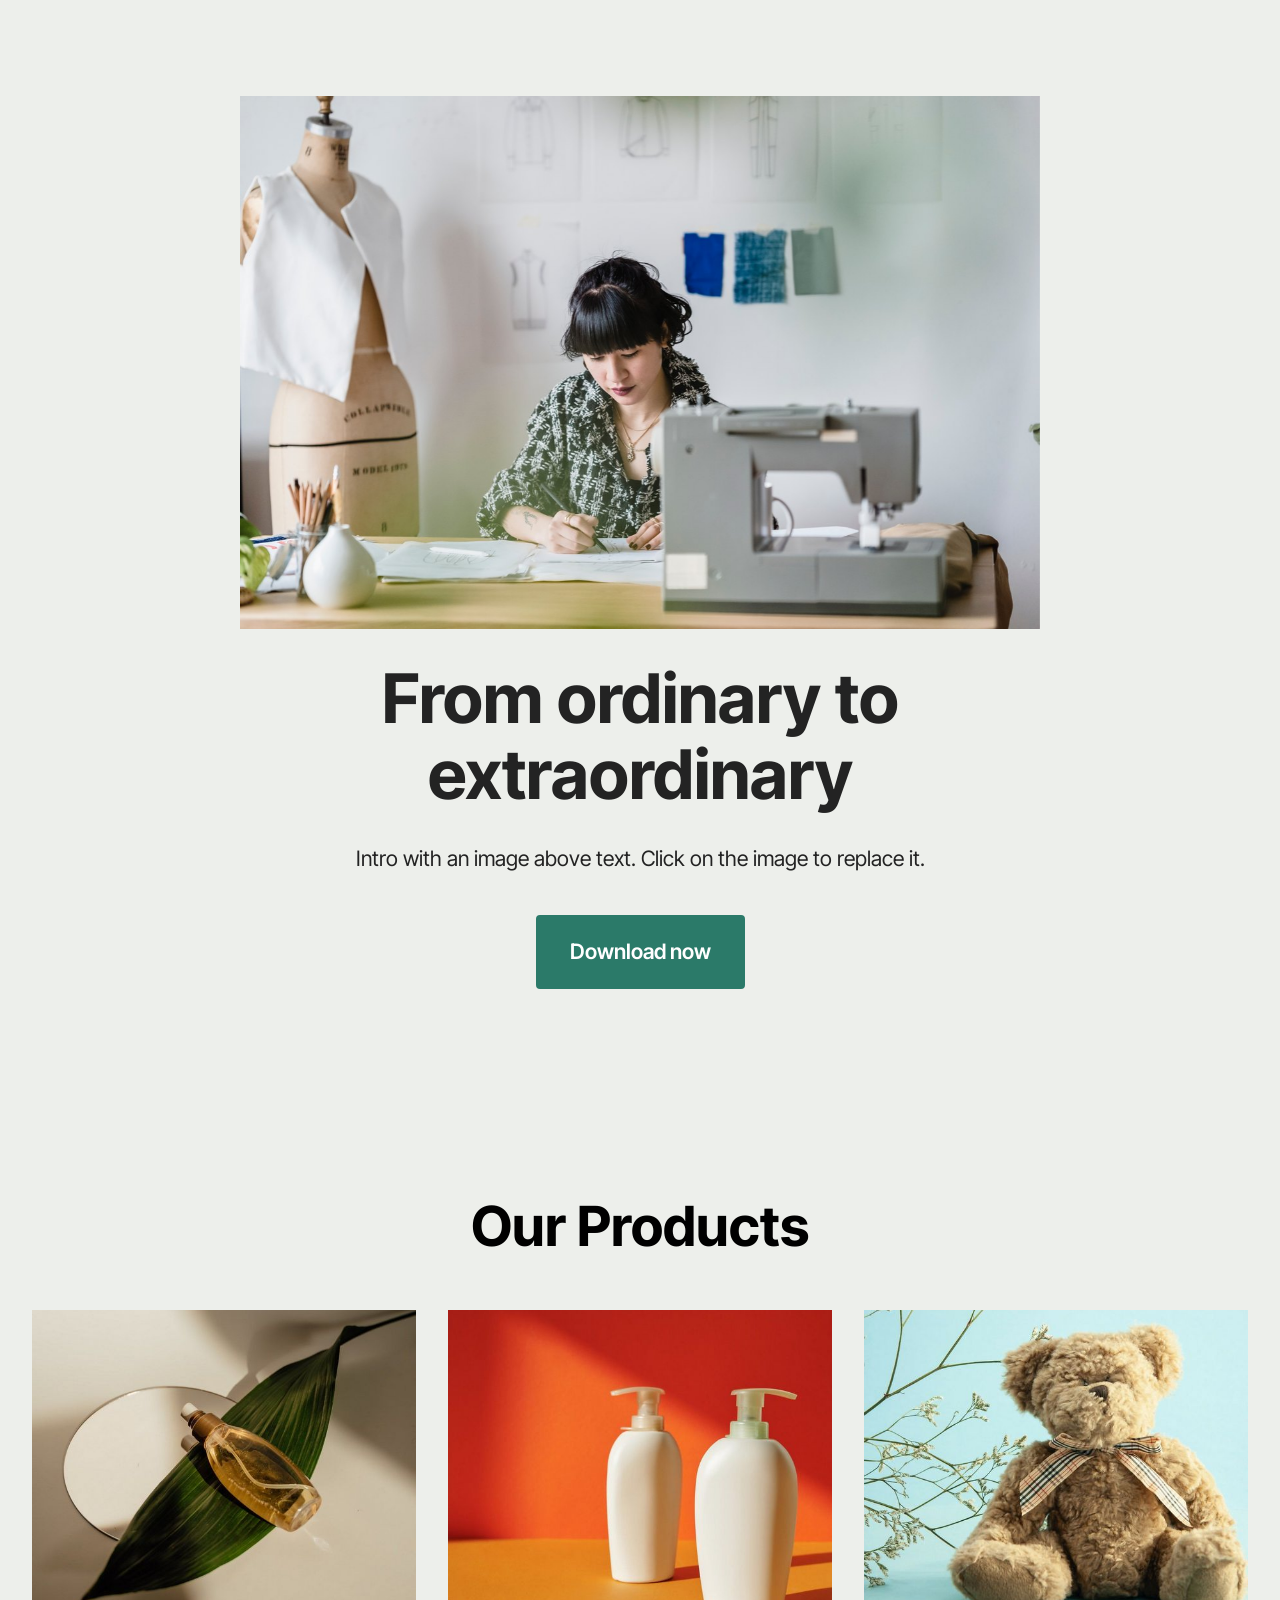
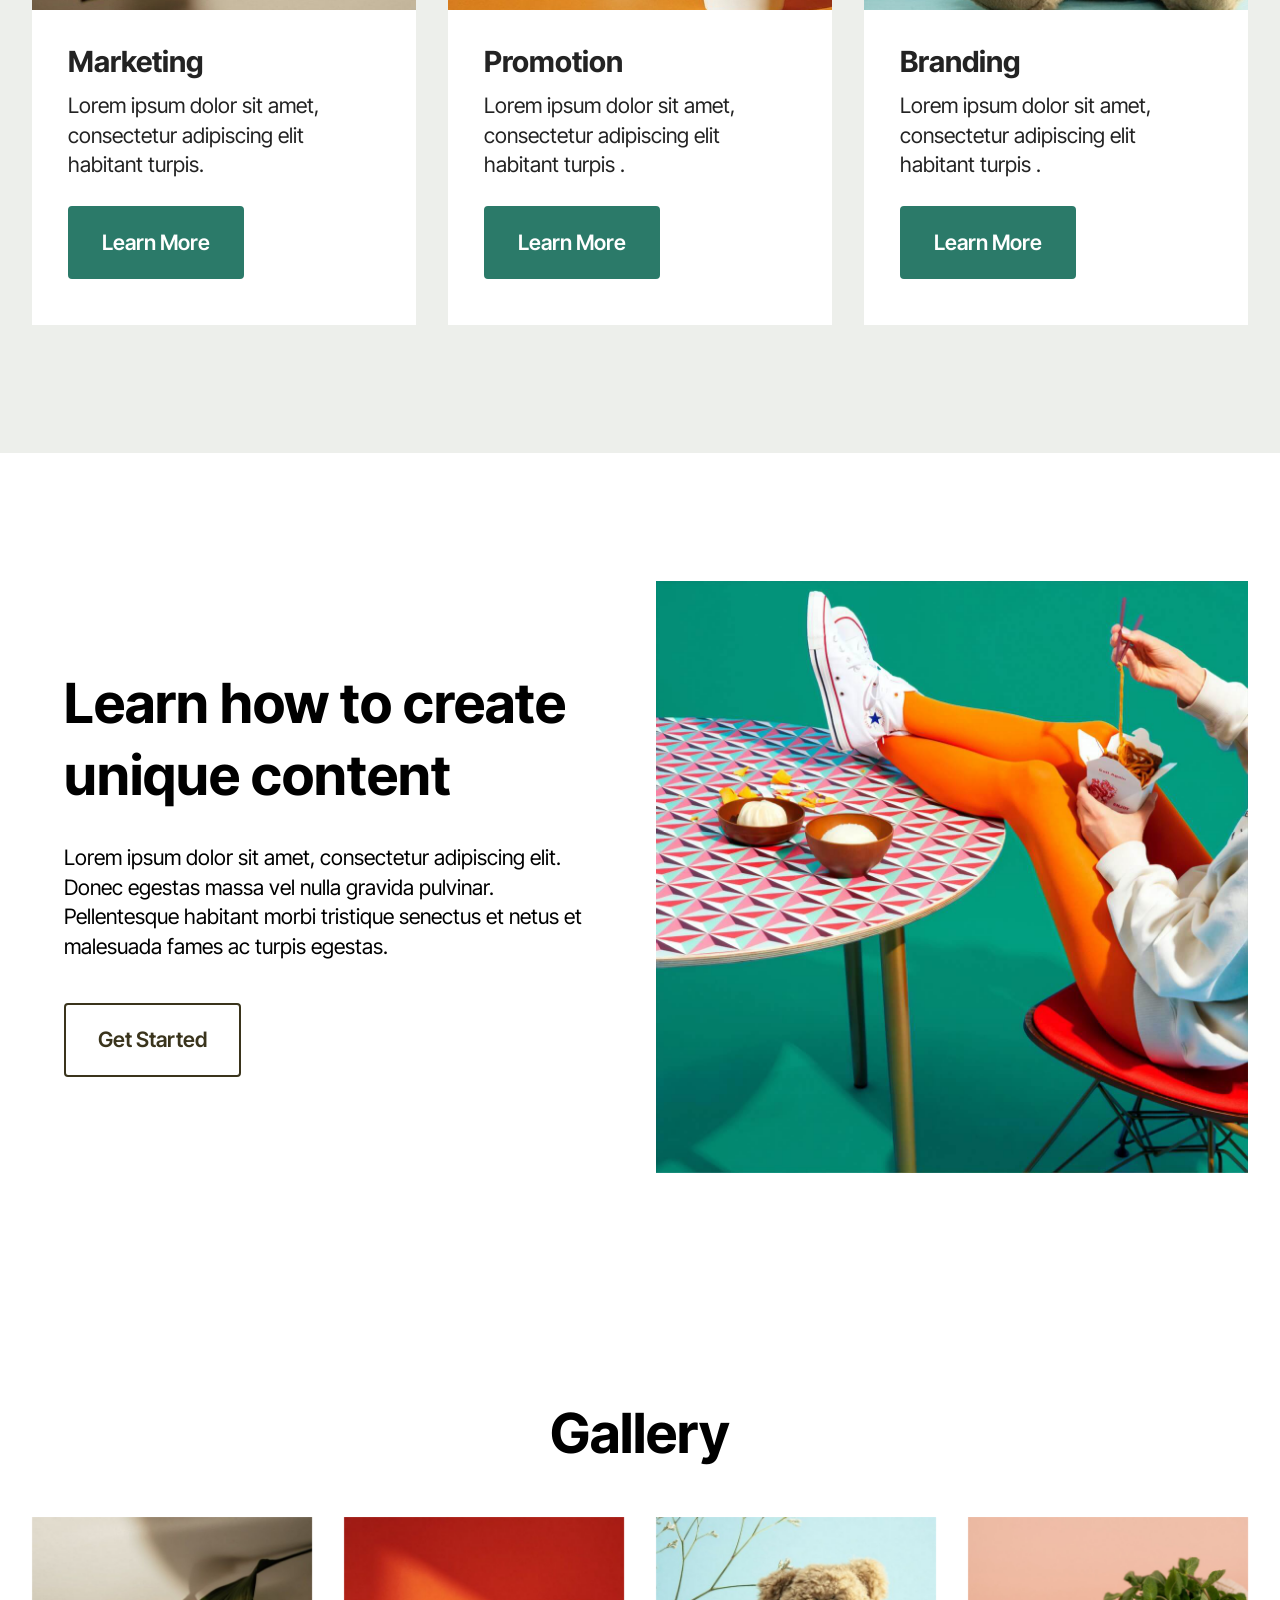
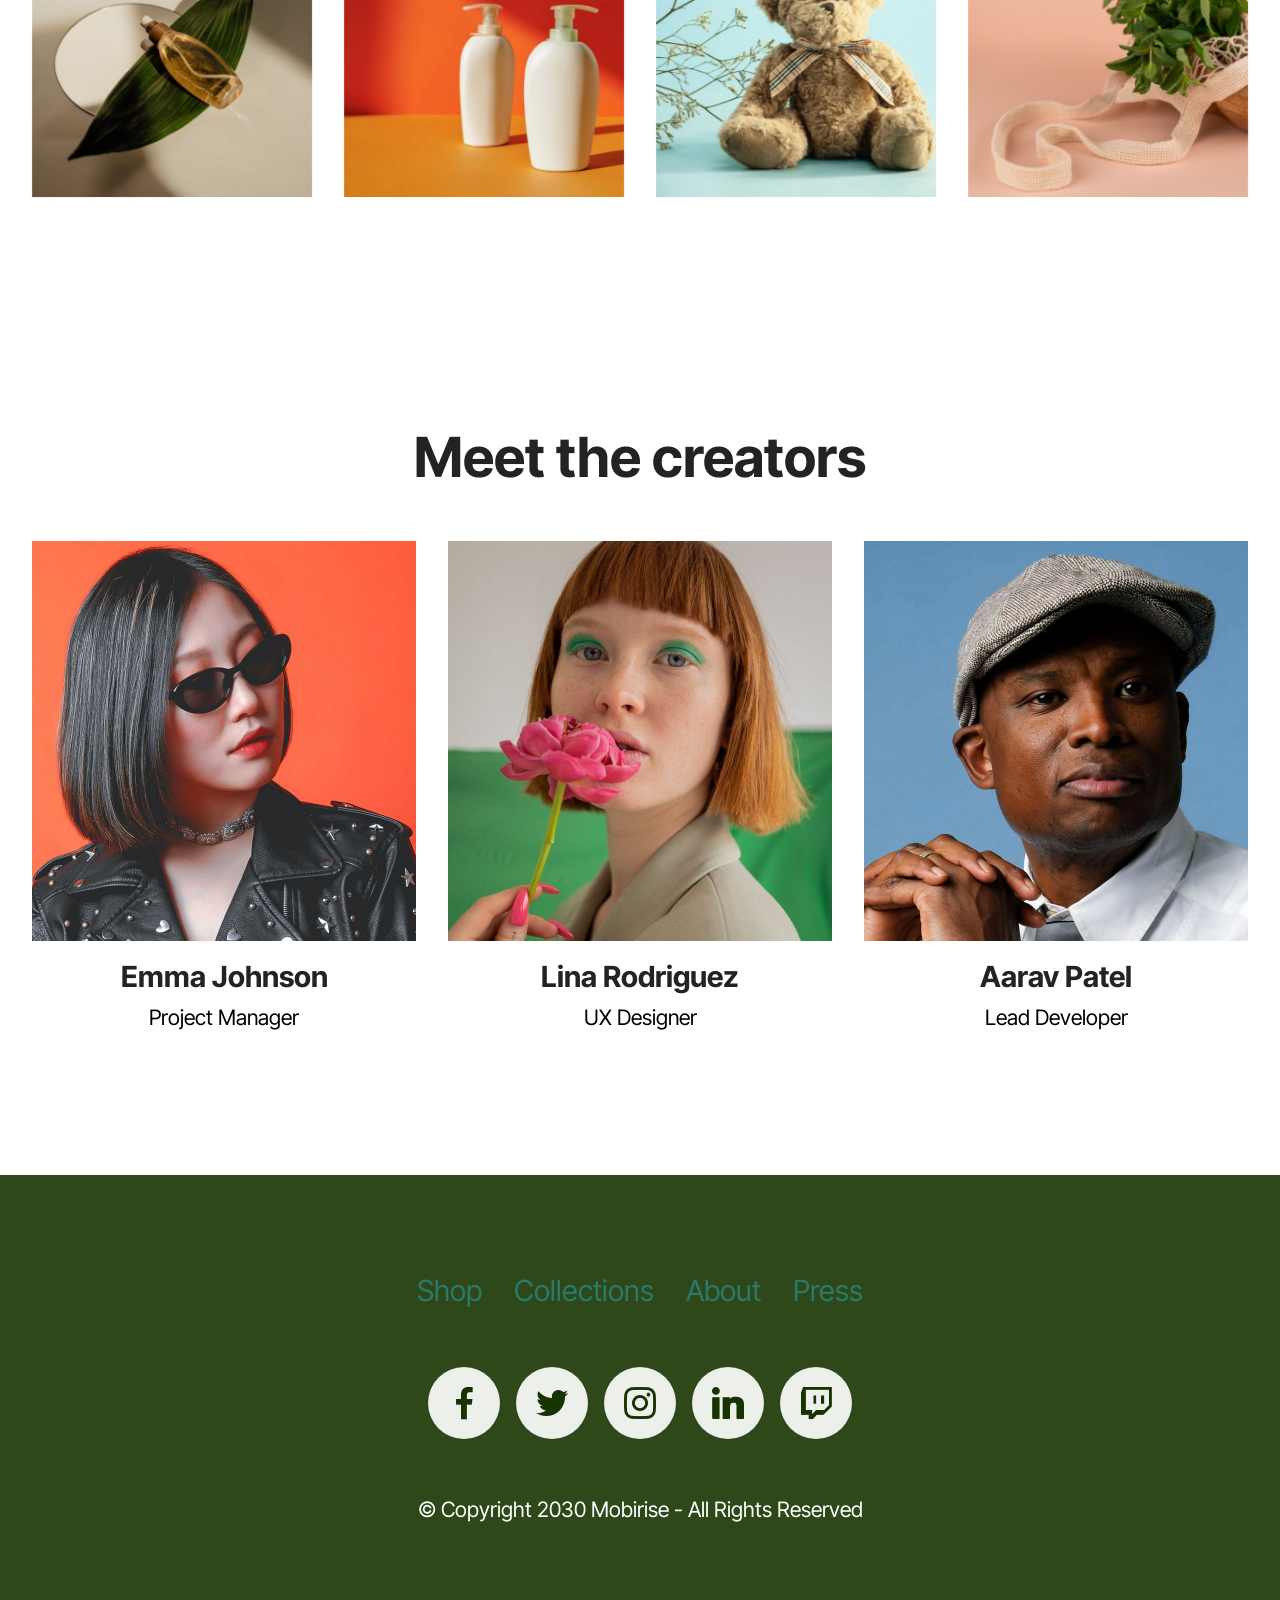
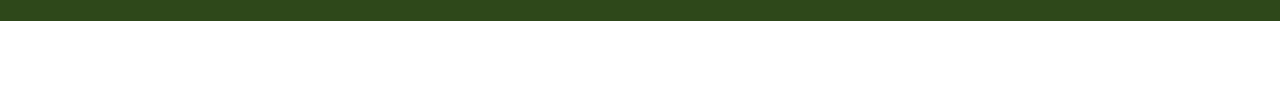
==== commit 4100ae28: "create github pages" ====
--- a/home.html
+++ b/home.html
@@ -15,10 +15,11 @@
   <link rel="stylesheet" href="assets/bootstrap/css/bootstrap-grid.min.css">
   <link rel="stylesheet" href="assets/bootstrap/css/bootstrap-reboot.min.css">
   <link rel="stylesheet" href="assets/animatecss/animate.css">
+  <link rel="stylesheet" href="assets/socicon/css/styles.css">
   <link rel="stylesheet" href="assets/theme/css/style.css">
   <link rel="preload" href="https://fonts.googleapis.com/css?family=Inter+Tight:100,200,300,400,500,600,700,800,900,100i,200i,300i,400i,500i,600i,700i,800i,900i&display=swap" as="style" onload="this.onload=null;this.rel='stylesheet'">
   <noscript><link rel="stylesheet" href="https://fonts.googleapis.com/css?family=Inter+Tight:100,200,300,400,500,600,700,800,900,100i,200i,300i,400i,500i,600i,700i,800i,900i&display=swap"></noscript>
-  <link rel="preload" as="style" href="assets/mobirise/css/mbr-additional.css?v=lCYqY1"><link rel="stylesheet" href="assets/mobirise/css/mbr-additional.css?v=lCYqY1" type="text/css">
+  <link rel="preload" as="style" href="assets/mobirise/css/mbr-additional.css?v=VG4kGl"><link rel="stylesheet" href="assets/mobirise/css/mbr-additional.css?v=VG4kGl" type="text/css">
 
   
   
@@ -26,7 +27,308 @@
 </head>
 <body>
   
-  <section class="display-7" style="padding: 0;align-items: center;justify-content: center;flex-wrap: wrap;    align-content: center;display: flex;position: relative;height: 4rem;"><a href="https://mobiri.se/448014" style="flex: 1 1;height: 4rem;position: absolute;width: 100%;z-index: 1;"><img alt="" style="height: 4rem;" src="[data-uri]"></a><p style="margin: 0;text-align: center;" class="display-7">&#8204;</p><a style="z-index:1" href="https://mobirise.com/builder/ai-website-creator.html">AI Website Creator</a></section><script src="assets/bootstrap/js/bootstrap.bundle.min.js"></script>  <script src="assets/smoothscroll/smooth-scroll.js"></script>  <script src="assets/ytplayer/index.js"></script>  <script src="assets/theme/js/script.js"></script>  
+  <section data-bs-version="5.1" class="header12 cid-uutOskIqyZ" id="header12-25">
+  
+  
+
+  <div class="text-center container">
+    <div class="row mb-4 justify-content-center">
+      <div class="col-12 col-md-8">
+        <img class="w-100" src="assets/images/6.jpg" alt="Mobirise Website Builder">
+      </div>
+    </div>
+    <div class="row justify-content-center">
+      <div class="col-md-12 content-head">
+        <h1 class="mbr-section-title mbr-fonts-style mb-4 display-1">
+          <strong>From ordinary to extraordinary</strong>
+        </h1>
+        <p class="mbr-text mbr-fonts-style mb-4 display-7">
+          Intro with an image above text. Click on the image to replace it.
+        </p>
+        <div class="mbr-section-btn mt-4">
+          <a class="btn btn-primary display-7" href="https://mobiri.se">Download now</a>
+        </div>
+      </div>
+    </div>
+  </div>
+</section>
+
+<section data-bs-version="5.1" class="features4 start cid-uutOtq4QoY" id="features04-26">
+	
+	
+	<div class="container">
+		<div class="row justify-content-center">
+			<div class="col-12 content-head">
+				<div class="mbr-section-head mb-5">
+					<h4 class="mbr-section-title mbr-fonts-style align-center mb-0 display-2">
+						<strong>Our Products</strong>
+					</h4>
+					
+					
+				</div>
+			</div>
+		</div>
+		<div class="row">
+			<div class="item features-image col-12 col-md-6 col-lg-4">
+				<div class="item-wrapper">
+					<div class="item-img">
+						<img src="assets/images/shop1.jpg" alt="Mobirise Website Builder">
+					</div>
+					<div class="item-content">
+						<h5 class="item-title mbr-fonts-style display-5">
+							<strong>Marketing</strong>
+						</h5>
+						<p class="mbr-text mbr-fonts-style display-7">
+							Lorem ipsum dolor sit amet, consectetur adipiscing elit habitant turpis.
+						</p>
+						<div class="mbr-section-btn item-footer">
+						<a href="" class="btn item-btn btn-primary display-7">Learn More</a>
+					</div>
+					</div>
+
+				</div>
+			</div>
+			<div class="item features-image col-12 col-md-6 col-lg-4">
+				<div class="item-wrapper">
+					<div class="item-img">
+						<img src="assets/images/shop2.jpg" alt="Mobirise Website Builder">
+					</div>
+					<div class="item-content">
+						<h5 class="item-title mbr-fonts-style display-5">
+							<strong>Promotion</strong>
+						</h5>
+						<p class="mbr-text mbr-fonts-style display-7">
+							Lorem ipsum dolor sit amet, consectetur adipiscing elit habitant turpis .
+						</p>
+						<div class="mbr-section-btn item-footer">
+							<a href="" class="btn item-btn btn-primary display-7">Learn More</a>
+						</div>
+					</div>
+				</div>
+			</div>
+			<div class="item features-image col-12 col-md-6 col-lg-4">
+				<div class="item-wrapper">
+					<div class="item-img">
+						<img src="assets/images/shop3.jpg" alt="Mobirise Website Builder">
+					</div>
+					<div class="item-content">
+						<h5 class="item-title mbr-fonts-style display-5">
+							<strong>Branding</strong>
+						</h5>
+						<p class="mbr-text mbr-fonts-style display-7">
+							Lorem ipsum dolor sit amet, consectetur adipiscing elit habitant turpis .<br>
+						</p>
+						<div class="mbr-section-btn item-footer">
+							<a href="" class="btn item-btn btn-primary display-7">Learn More</a>
+						</div>
+					</div>
+				</div>
+			</div>
+		</div>
+	</div>
+</section>
+
+<section data-bs-version="5.1" class="start article4 cid-uutOvd0UO2" id="article04-27">
+	
+
+	
+	
+
+	<div class="container">
+		<div class="row justify-content-center">
+			<div class="col-12 col-md-12 col-lg-6 image-wrapper">
+				<img class="w-100" src="assets/images/gallery04.jpg" alt="Mobirise Website Builder">
+			</div>
+			<div class="col-12 col-md-12 col-lg">
+				<div class="text-wrapper align-left">
+					<h1 class="mbr-section-title mbr-fonts-style mb-4 display-2">
+						<strong>Learn how to create unique content</strong>
+					</h1>
+					<p class="mbr-text mbr-fonts-style mb-4 display-7">
+						Lorem ipsum dolor sit amet, consectetur adipiscing elit. Donec egestas massa vel nulla gravida
+						pulvinar. Pellentesque habitant morbi tristique senectus et netus et malesuada fames ac turpis
+						egestas.
+					</p>
+					<div class="mbr-section-btn mt-3">
+						<a class="btn btn-lg btn-success-outline display-7" href="https://mobiri.se">Get Started</a>
+					</div>
+				</div>
+			</div>
+		</div>
+	</div>
+</section>
+
+<section data-bs-version="5.1" class="gallery3 cid-uutOwS0VvF" id="gallery03-28">
+    
+    
+    <div class="container-fluid">
+      <div class="row justify-content-center">
+        <div class="col-12 content-head">
+          <div class="mbr-section-head mb-5">
+            <h4 class="mbr-section-title mbr-fonts-style align-center mb-0 display-2">
+              <strong>Gallery</strong>
+            </h4>
+            
+          </div>
+        </div>
+      </div>
+      <div class="row">
+        <div class="item features-image col-12 col-md-6 col-lg-3">
+          <div class="item-wrapper">
+            <div class="item-img">
+              <img src="assets/images/shop1.jpg" alt="Mobirise Website Builder" title="" data-slide-to="0" data-bs-slide-to="0">
+            </div>
+            
+          </div>
+        </div>
+        <div class="item features-image col-12 col-md-6 col-lg-3">
+          <div class="item-wrapper">
+            <div class="item-img">
+              <img src="assets/images/shop2.jpg" alt="Mobirise Website Builder" title="" data-slide-to="1" data-bs-slide-to="1">
+            </div>
+            
+          </div>
+        </div>
+        <div class="item features-image col-12 col-md-6 col-lg-3">
+          <div class="item-wrapper">
+            <div class="item-img">
+              <img src="assets/images/shop3.jpg" alt="Mobirise Website Builder" title="" data-slide-to="2" data-bs-slide-to="2">
+            </div>
+            
+          </div>
+        </div>
+        <div class="item features-image col-12 col-md-6 col-lg-3">
+          <div class="item-wrapper">
+            <div class="item-img">
+              <img src="assets/images/shop4.jpg" alt="Mobirise Website Builder" title="" data-slide-to="3" data-bs-slide-to="3">
+            </div>
+            
+          </div>
+        </div>
+      </div>
+    </div>
+  </section>
+
+<section data-bs-version="5.1" class="people03 cid-uutOzuBaJ1" id="people03-29">
+	
+	
+	<div class="container">
+		<div class="row justify-content-center">
+			<div class="col-12 content-head">
+				<div class="mbr-section-head mb-5">
+					<h4 class="mbr-section-title mbr-fonts-style align-center mb-0 display-2">
+						<strong>Meet the creators</strong>
+					</h4>
+					
+				</div>
+			</div>
+		</div>
+		<div class="row">
+			<div class="item features-image col-12 col-md-6 col-lg-4">
+				<div class="item-wrapper">
+					<div class="item-img mb-3">
+						<img src="assets/images/team1.jpg" alt="Mobirise Website Builder" title="">
+					</div>
+					<div class="item-content align-left">
+						<h5 class="item-title mbr-fonts-style display-5"><strong>Emma Johnson</strong></h5>
+						<h6 class="item-subtitle mbr-fonts-style mb-3 display-7">Project Manager</h6>
+						
+					</div>
+					
+				</div>
+			</div>
+			<div class="item features-image col-12 col-md-6 col-lg-4">
+				<div class="item-wrapper">
+					<div class="item-img mb-3">
+						<img src="assets/images/team2.jpg" alt="Mobirise Website Builder" title="">
+					</div>
+					<div class="item-content align-left">
+						<h5 class="item-title mbr-fonts-style display-5"><strong>Lina Rodriguez</strong></h5>
+						<h6 class="item-subtitle mbr-fonts-style mb-3 display-7">UX Designer</h6>
+						
+					</div>
+					
+				</div>
+			</div>
+			<div class="item features-image col-12 col-md-6 col-lg-4">
+				<div class="item-wrapper">
+					<div class="item-img mb-3">
+						<img src="assets/images/team3.jpg" alt="Mobirise Website Builder" title="">
+					</div>
+					<div class="item-content align-left">
+						<h5 class="item-title mbr-fonts-style display-5"><strong>Aarav Patel</strong></h5>
+						<h6 class="item-subtitle mbr-fonts-style mb-3 display-7">Lead Developer</h6>
+						
+					</div>
+					
+				</div>
+			</div>
+		</div>
+	</div>
+</section>
+
+<section data-bs-version="5.1" class="footer3 cid-uutOGi6eP4" once="footers" id="footer03-2a">
+
+        
+
+    
+
+    <div class="container">
+        <div class="row">
+            <div class="row-links">
+                <ul class="header-menu">
+                  
+                  
+                  
+                  
+                <li class="header-menu-item mbr-fonts-style display-5">
+                    <a href="#" class="text-primary">Shop</a>
+                  </li><li class="header-menu-item mbr-fonts-style display-5">
+                    <a href="#" class="text-primary">Collections</a>
+                  </li><li class="header-menu-item mbr-fonts-style display-5">
+                    <a href="#" class="text-primary">About</a>
+                  </li><li class="header-menu-item mbr-fonts-style display-5">
+                    <a href="#" class="text-primary">Press</a>
+                  </li></ul>
+              </div>
+
+            <div class="col-12 mt-4">
+                <div class="social-row">
+                    <div class="soc-item">
+                        <a href="https://mobiri.se/" target="_blank">
+                            <span class="mbr-iconfont socicon socicon-facebook display-7"></span>
+                        </a>
+                    </div>
+                    <div class="soc-item">
+                        <a href="https://mobiri.se/" target="_blank">
+                            <span class="mbr-iconfont socicon-twitter socicon"></span>
+                        </a>
+                    </div>
+                    <div class="soc-item">
+                        <a href="https://mobiri.se/" target="_blank">
+                            <span class="mbr-iconfont socicon-instagram socicon"></span>
+                        </a>
+                    </div>
+                    <div class="soc-item">
+                        <a href="https://mobiri.se/" target="_blank">
+                            <span class="mbr-iconfont socicon socicon-linkedin"></span>
+                        </a>
+                    </div>
+                    <div class="soc-item">
+                        <a href="https://mobiri.se/" target="_blank">
+                            <span class="mbr-iconfont socicon socicon-twitch"></span>
+                        </a>
+                    </div>
+                </div>
+            </div>
+            <div class="col-12 mt-5">
+                <p class="mbr-fonts-style copyright display-7">
+                    © Copyright 2030 Mobirise - All Rights Reserved
+                </p>
+            </div>
+        </div>
+    </div>
+</section><section class="display-7" style="padding: 0;align-items: center;justify-content: center;flex-wrap: wrap;    align-content: center;display: flex;position: relative;height: 4rem;"><a href="https://mobiri.se/448014" style="flex: 1 1;height: 4rem;position: absolute;width: 100%;z-index: 1;"><img alt="" style="height: 4rem;" src="[data-uri]"></a><p style="margin: 0;text-align: center;" class="display-7">&#8204;</p><a style="z-index:1" href="https://mobirise.com/builder/ai-website-creator.html">AI Website Creator</a></section><script src="assets/bootstrap/js/bootstrap.bundle.min.js"></script>  <script src="assets/smoothscroll/smooth-scroll.js"></script>  <script src="assets/ytplayer/index.js"></script>  <script src="assets/theme/js/script.js"></script>  
   
   
   <input name="animation" type="hidden">
--- a/assets/socicon/css/styles.css
+++ b/assets/socicon/css/styles.css
@@ -0,0 +1,934 @@
+@charset "UTF-8";
+
+@font-face {
+  font-family: 'Socicon';
+  src:  url('../fonts/socicon.eot');
+  src:  url('../fonts/socicon.eot?#iefix') format('embedded-opentype'),
+    url('../fonts/socicon.woff2') format('woff2'),
+    url('../fonts/socicon.ttf') format('truetype'),
+    url('../fonts/socicon.woff') format('woff'),
+    url('../fonts/socicon.svg#socicon') format('svg');
+  font-weight: normal;
+  font-style: normal;
+  font-display: swap;
+}
+
+[data-icon]:before {
+  font-family: "socicon" !important;
+  content: attr(data-icon);
+  font-style: normal !important;
+  font-weight: normal !important;
+  font-variant: normal !important;
+  text-transform: none !important;
+  speak: none;
+  line-height: 1;
+  -webkit-font-smoothing: antialiased;
+  -moz-osx-font-smoothing: grayscale;
+}
+
+[class^="socicon-"], [class*=" socicon-"] {
+  /* use !important to prevent issues with browser extensions that change fonts */
+  font-family: 'Socicon' !important;
+  speak: none;
+  font-style: normal;
+  font-weight: normal;
+  font-variant: normal;
+  text-transform: none;
+  line-height: 1;
+
+  /* Better Font Rendering =========== */
+  -webkit-font-smoothing: antialiased;
+  -moz-osx-font-smoothing: grayscale;
+}
+
+.socicon-eitaa:before {
+  content: "\e97c";
+}
+.socicon-soroush:before {
+  content: "\e97d";
+}
+.socicon-bale:before {
+  content: "\e97e";
+}
+.socicon-zazzle:before {
+  content: "\e97b";
+}
+.socicon-society6:before {
+  content: "\e97a";
+}
+.socicon-redbubble:before {
+  content: "\e979";
+}
+.socicon-avvo:before {
+  content: "\e978";
+}
+.socicon-stitcher:before {
+  content: "\e977";
+}
+.socicon-googlehangouts:before {
+  content: "\e974";
+}
+.socicon-dlive:before {
+  content: "\e975";
+}
+.socicon-vsco:before {
+  content: "\e976";
+}
+.socicon-flipboard:before {
+  content: "\e973";
+}
+.socicon-ubuntu:before {
+  content: "\e958";
+}
+.socicon-artstation:before {
+  content: "\e959";
+}
+.socicon-invision:before {
+  content: "\e95a";
+}
+.socicon-torial:before {
+  content: "\e95b";
+}
+.socicon-collectorz:before {
+  content: "\e95c";
+}
+.socicon-seenthis:before {
+  content: "\e95d";
+}
+.socicon-googleplaymusic:before {
+  content: "\e95e";
+}
+.socicon-debian:before {
+  content: "\e95f";
+}
+.socicon-filmfreeway:before {
+  content: "\e960";
+}
+.socicon-gnome:before {
+  content: "\e961";
+}
+.socicon-itchio:before {
+  content: "\e962";
+}
+.socicon-jamendo:before {
+  content: "\e963";
+}
+.socicon-mix:before {
+  content: "\e964";
+}
+.socicon-sharepoint:before {
+  content: "\e965";
+}
+.socicon-tinder:before {
+  content: "\e966";
+}
+.socicon-windguru:before {
+  content: "\e967";
+}
+.socicon-cdbaby:before {
+  content: "\e968";
+}
+.socicon-elementaryos:before {
+  content: "\e969";
+}
+.socicon-stage32:before {
+  content: "\e96a";
+}
+.socicon-tiktok:before {
+  content: "\e96b";
+}
+.socicon-gitter:before {
+  content: "\e96c";
+}
+.socicon-letterboxd:before {
+  content: "\e96d";
+}
+.socicon-threema:before {
+  content: "\e96e";
+}
+.socicon-splice:before {
+  content: "\e96f";
+}
+.socicon-metapop:before {
+  content: "\e970";
+}
+.socicon-naver:before {
+  content: "\e971";
+}
+.socicon-remote:before {
+  content: "\e972";
+}
+.socicon-internet:before {
+  content: "\e957";
+}
+.socicon-moddb:before {
+  content: "\e94b";
+}
+.socicon-indiedb:before {
+  content: "\e94c";
+}
+.socicon-traxsource:before {
+  content: "\e94d";
+}
+.socicon-gamefor:before {
+  content: "\e94e";
+}
+.socicon-pixiv:before {
+  content: "\e94f";
+}
+.socicon-myanimelist:before {
+  content: "\e950";
+}
+.socicon-blackberry:before {
+  content: "\e951";
+}
+.socicon-wickr:before {
+  content: "\e952";
+}
+.socicon-spip:before {
+  content: "\e953";
+}
+.socicon-napster:before {
+  content: "\e954";
+}
+.socicon-beatport:before {
+  content: "\e955";
+}
+.socicon-hackerone:before {
+  content: "\e956";
+}
+.socicon-hackernews:before {
+  content: "\e946";
+}
+.socicon-smashwords:before {
+  content: "\e947";
+}
+.socicon-kobo:before {
+  content: "\e948";
+}
+.socicon-bookbub:before {
+  content: "\e949";
+}
+.socicon-mailru:before {
+  content: "\e94a";
+}
+.socicon-gitlab:before {
+  content: "\e945";
+}
+.socicon-instructables:before {
+  content: "\e944";
+}
+.socicon-portfolio:before {
+  content: "\e943";
+}
+.socicon-codered:before {
+  content: "\e940";
+}
+.socicon-origin:before {
+  content: "\e941";
+}
+.socicon-nextdoor:before {
+  content: "\e942";
+}
+.socicon-udemy:before {
+  content: "\e93f";
+}
+.socicon-livemaster:before {
+  content: "\e93e";
+}
+.socicon-crunchbase:before {
+  content: "\e93b";
+}
+.socicon-homefy:before {
+  content: "\e93c";
+}
+.socicon-calendly:before {
+  content: "\e93d";
+}
+.socicon-realtor:before {
+  content: "\e90f";
+}
+.socicon-tidal:before {
+  content: "\e910";
+}
+.socicon-qobuz:before {
+  content: "\e911";
+}
+.socicon-natgeo:before {
+  content: "\e912";
+}
+.socicon-mastodon:before {
+  content: "\e913";
+}
+.socicon-unsplash:before {
+  content: "\e914";
+}
+.socicon-homeadvisor:before {
+  content: "\e915";
+}
+.socicon-angieslist:before {
+  content: "\e916";
+}
+.socicon-codepen:before {
+  content: "\e917";
+}
+.socicon-slack:before {
+  content: "\e918";
+}
+.socicon-openaigym:before {
+  content: "\e919";
+}
+.socicon-logmein:before {
+  content: "\e91a";
+}
+.socicon-fiverr:before {
+  content: "\e91b";
+}
+.socicon-gotomeeting:before {
+  content: "\e91c";
+}
+.socicon-aliexpress:before {
+  content: "\e91d";
+}
+.socicon-guru:before {
+  content: "\e91e";
+}
+.socicon-appstore:before {
+  content: "\e91f";
+}
+.socicon-homes:before {
+  content: "\e920";
+}
+.socicon-zoom:before {
+  content: "\e921";
+}
+.socicon-alibaba:before {
+  content: "\e922";
+}
+.socicon-craigslist:before {
+  content: "\e923";
+}
+.socicon-wix:before {
+  content: "\e924";
+}
+.socicon-redfin:before {
+  content: "\e925";
+}
+.socicon-googlecalendar:before {
+  content: "\e926";
+}
+.socicon-shopify:before {
+  content: "\e927";
+}
+.socicon-freelancer:before {
+  content: "\e928";
+}
+.socicon-seedrs:before {
+  content: "\e929";
+}
+.socicon-bing:before {
+  content: "\e92a";
+}
+.socicon-doodle:before {
+  content: "\e92b";
+}
+.socicon-bonanza:before {
+  content: "\e92c";
+}
+.socicon-squarespace:before {
+  content: "\e92d";
+}
+.socicon-toptal:before {
+  content: "\e92e";
+}
+.socicon-gust:before {
+  content: "\e92f";
+}
+.socicon-ask:before {
+  content: "\e930";
+}
+.socicon-trulia:before {
+  content: "\e931";
+}
+.socicon-loomly:before {
+  content: "\e932";
+}
+.socicon-ghost:before {
+  content: "\e933";
+}
+.socicon-upwork:before {
+  content: "\e934";
+}
+.socicon-fundable:before {
+  content: "\e935";
+}
+.socicon-booking:before {
+  content: "\e936";
+}
+.socicon-googlemaps:before {
+  content: "\e937";
+}
+.socicon-zillow:before {
+  content: "\e938";
+}
+.socicon-niconico:before {
+  content: "\e939";
+}
+.socicon-toneden:before {
+  content: "\e93a";
+}
+.socicon-augment:before {
+  content: "\e908";
+}
+.socicon-bitbucket:before {
+  content: "\e909";
+}
+.socicon-fyuse:before {
+  content: "\e90a";
+}
+.socicon-yt-gaming:before {
+  content: "\e90b";
+}
+.socicon-sketchfab:before {
+  content: "\e90c";
+}
+.socicon-mobcrush:before {
+  content: "\e90d";
+}
+.socicon-microsoft:before {
+  content: "\e90e";
+}
+.socicon-pandora:before {
+  content: "\e907";
+}
+.socicon-messenger:before {
+  content: "\e906";
+}
+.socicon-gamewisp:before {
+  content: "\e905";
+}
+.socicon-bloglovin:before {
+  content: "\e904";
+}
+.socicon-tunein:before {
+  content: "\e903";
+}
+.socicon-gamejolt:before {
+  content: "\e901";
+}
+.socicon-trello:before {
+  content: "\e902";
+}
+.socicon-spreadshirt:before {
+  content: "\e900";
+}
+.socicon-500px:before {
+  content: "\e000";
+}
+.socicon-8tracks:before {
+  content: "\e001";
+}
+.socicon-airbnb:before {
+  content: "\e002";
+}
+.socicon-alliance:before {
+  content: "\e003";
+}
+.socicon-amazon:before {
+  content: "\e004";
+}
+.socicon-amplement:before {
+  content: "\e005";
+}
+.socicon-android:before {
+  content: "\e006";
+}
+.socicon-angellist:before {
+  content: "\e007";
+}
+.socicon-apple:before {
+  content: "\e008";
+}
+.socicon-appnet:before {
+  content: "\e009";
+}
+.socicon-baidu:before {
+  content: "\e00a";
+}
+.socicon-bandcamp:before {
+  content: "\e00b";
+}
+.socicon-battlenet:before {
+  content: "\e00c";
+}
+.socicon-mixer:before {
+  content: "\e00d";
+}
+.socicon-bebee:before {
+  content: "\e00e";
+}
+.socicon-bebo:before {
+  content: "\e00f";
+}
+.socicon-behance:before {
+  content: "\e010";
+}
+.socicon-blizzard:before {
+  content: "\e011";
+}
+.socicon-blogger:before {
+  content: "\e012";
+}
+.socicon-buffer:before {
+  content: "\e013";
+}
+.socicon-chrome:before {
+  content: "\e014";
+}
+.socicon-coderwall:before {
+  content: "\e015";
+}
+.socicon-curse:before {
+  content: "\e016";
+}
+.socicon-dailymotion:before {
+  content: "\e017";
+}
+.socicon-deezer:before {
+  content: "\e018";
+}
+.socicon-delicious:before {
+  content: "\e019";
+}
+.socicon-deviantart:before {
+  content: "\e01a";
+}
+.socicon-diablo:before {
+  content: "\e01b";
+}
+.socicon-digg:before {
+  content: "\e01c";
+}
+.socicon-discord:before {
+  content: "\e01d";
+}
+.socicon-disqus:before {
+  content: "\e01e";
+}
+.socicon-douban:before {
+  content: "\e01f";
+}
+.socicon-draugiem:before {
+  content: "\e020";
+}
+.socicon-dribbble:before {
+  content: "\e021";
+}
+.socicon-drupal:before {
+  content: "\e022";
+}
+.socicon-ebay:before {
+  content: "\e023";
+}
+.socicon-ello:before {
+  content: "\e024";
+}
+.socicon-endomodo:before {
+  content: "\e025";
+}
+.socicon-envato:before {
+  content: "\e026";
+}
+.socicon-etsy:before {
+  content: "\e027";
+}
+.socicon-facebook:before {
+  content: "\e028";
+}
+.socicon-feedburner:before {
+  content: "\e029";
+}
+.socicon-filmweb:before {
+  content: "\e02a";
+}
+.socicon-firefox:before {
+  content: "\e02b";
+}
+.socicon-flattr:before {
+  content: "\e02c";
+}
+.socicon-flickr:before {
+  content: "\e02d";
+}
+.socicon-formulr:before {
+  content: "\e02e";
+}
+.socicon-forrst:before {
+  content: "\e02f";
+}
+.socicon-foursquare:before {
+  content: "\e030";
+}
+.socicon-friendfeed:before {
+  content: "\e031";
+}
+.socicon-github:before {
+  content: "\e032";
+}
+.socicon-goodreads:before {
+  content: "\e033";
+}
+.socicon-google:before {
+  content: "\e034";
+}
+.socicon-googlescholar:before {
+  content: "\e035";
+}
+.socicon-googlegroups:before {
+  content: "\e036";
+}
+.socicon-googlephotos:before {
+  content: "\e037";
+}
+.socicon-googleplus:before {
+  content: "\e038";
+}
+.socicon-grooveshark:before {
+  content: "\e039";
+}
+.socicon-hackerrank:before {
+  content: "\e03a";
+}
+.socicon-hearthstone:before {
+  content: "\e03b";
+}
+.socicon-hellocoton:before {
+  content: "\e03c";
+}
+.socicon-heroes:before {
+  content: "\e03d";
+}
+.socicon-smashcast:before {
+  content: "\e03e";
+}
+.socicon-horde:before {
+  content: "\e03f";
+}
+.socicon-houzz:before {
+  content: "\e040";
+}
+.socicon-icq:before {
+  content: "\e041";
+}
+.socicon-identica:before {
+  content: "\e042";
+}
+.socicon-imdb:before {
+  content: "\e043";
+}
+.socicon-instagram:before {
+  content: "\e044";
+}
+.socicon-issuu:before {
+  content: "\e045";
+}
+.socicon-istock:before {
+  content: "\e046";
+}
+.socicon-itunes:before {
+  content: "\e047";
+}
+.socicon-keybase:before {
+  content: "\e048";
+}
+.socicon-lanyrd:before {
+  content: "\e049";
+}
+.socicon-lastfm:before {
+  content: "\e04a";
+}
+.socicon-line:before {
+  content: "\e04b";
+}
+.socicon-linkedin:before {
+  content: "\e04c";
+}
+.socicon-livejournal:before {
+  content: "\e04d";
+}
+.socicon-lyft:before {
+  content: "\e04e";
+}
+.socicon-macos:before {
+  content: "\e04f";
+}
+.socicon-mail:before {
+  content: "\e050";
+}
+.socicon-medium:before {
+  content: "\e051";
+}
+.socicon-meetup:before {
+  content: "\e052";
+}
+.socicon-mixcloud:before {
+  content: "\e053";
+}
+.socicon-modelmayhem:before {
+  content: "\e054";
+}
+.socicon-mumble:before {
+  content: "\e055";
+}
+.socicon-myspace:before {
+  content: "\e056";
+}
+.socicon-newsvine:before {
+  content: "\e057";
+}
+.socicon-nintendo:before {
+  content: "\e058";
+}
+.socicon-npm:before {
+  content: "\e059";
+}
+.socicon-odnoklassniki:before {
+  content: "\e05a";
+}
+.socicon-openid:before {
+  content: "\e05b";
+}
+.socicon-opera:before {
+  content: "\e05c";
+}
+.socicon-outlook:before {
+  content: "\e05d";
+}
+.socicon-overwatch:before {
+  content: "\e05e";
+}
+.socicon-patreon:before {
+  content: "\e05f";
+}
+.socicon-paypal:before {
+  content: "\e060";
+}
+.socicon-periscope:before {
+  content: "\e061";
+}
+.socicon-persona:before {
+  content: "\e062";
+}
+.socicon-pinterest:before {
+  content: "\e063";
+}
+.socicon-play:before {
+  content: "\e064";
+}
+.socicon-player:before {
+  content: "\e065";
+}
+.socicon-playstation:before {
+  content: "\e066";
+}
+.socicon-pocket:before {
+  content: "\e067";
+}
+.socicon-qq:before {
+  content: "\e068";
+}
+.socicon-quora:before {
+  content: "\e069";
+}
+.socicon-raidcall:before {
+  content: "\e06a";
+}
+.socicon-ravelry:before {
+  content: "\e06b";
+}
+.socicon-reddit:before {
+  content: "\e06c";
+}
+.socicon-renren:before {
+  content: "\e06d";
+}
+.socicon-researchgate:before {
+  content: "\e06e";
+}
+.socicon-residentadvisor:before {
+  content: "\e06f";
+}
+.socicon-reverbnation:before {
+  content: "\e070";
+}
+.socicon-rss:before {
+  content: "\e071";
+}
+.socicon-sharethis:before {
+  content: "\e072";
+}
+.socicon-skype:before {
+  content: "\e073";
+}
+.socicon-slideshare:before {
+  content: "\e074";
+}
+.socicon-smugmug:before {
+  content: "\e075";
+}
+.socicon-snapchat:before {
+  content: "\e076";
+}
+.socicon-songkick:before {
+  content: "\e077";
+}
+.socicon-soundcloud:before {
+  content: "\e078";
+}
+.socicon-spotify:before {
+  content: "\e079";
+}
+.socicon-stackexchange:before {
+  content: "\e07a";
+}
+.socicon-stackoverflow:before {
+  content: "\e07b";
+}
+.socicon-starcraft:before {
+  content: "\e07c";
+}
+.socicon-stayfriends:before {
+  content: "\e07d";
+}
+.socicon-steam:before {
+  content: "\e07e";
+}
+.socicon-storehouse:before {
+  content: "\e07f";
+}
+.socicon-strava:before {
+  content: "\e080";
+}
+.socicon-streamjar:before {
+  content: "\e081";
+}
+.socicon-stumbleupon:before {
+  content: "\e082";
+}
+.socicon-swarm:before {
+  content: "\e083";
+}
+.socicon-teamspeak:before {
+  content: "\e084";
+}
+.socicon-teamviewer:before {
+  content: "\e085";
+}
+.socicon-technorati:before {
+  content: "\e086";
+}
+.socicon-telegram:before {
+  content: "\e087";
+}
+.socicon-tripadvisor:before {
+  content: "\e088";
+}
+.socicon-tripit:before {
+  content: "\e089";
+}
+.socicon-triplej:before {
+  content: "\e08a";
+}
+.socicon-tumblr:before {
+  content: "\e08b";
+}
+.socicon-twitch:before {
+  content: "\e08c";
+}
+.socicon-twitter:before {
+  content: "\e08d";
+}
+.socicon-uber:before {
+  content: "\e08e";
+}
+.socicon-ventrilo:before {
+  content: "\e08f";
+}
+.socicon-viadeo:before {
+  content: "\e090";
+}
+.socicon-viber:before {
+  content: "\e091";
+}
+.socicon-viewbug:before {
+  content: "\e092";
+}
+.socicon-vimeo:before {
+  content: "\e093";
+}
+.socicon-vine:before {
+  content: "\e094";
+}
+.socicon-vkontakte:before {
+  content: "\e095";
+}
+.socicon-warcraft:before {
+  content: "\e096";
+}
+.socicon-wechat:before {
+  content: "\e097";
+}
+.socicon-weibo:before {
+  content: "\e098";
+}
+.socicon-whatsapp:before {
+  content: "\e099";
+}
+.socicon-wikipedia:before {
+  content: "\e09a";
+}
+.socicon-windows:before {
+  content: "\e09b";
+}
+.socicon-wordpress:before {
+  content: "\e09c";
+}
+.socicon-wykop:before {
+  content: "\e09d";
+}
+.socicon-xbox:before {
+  content: "\e09e";
+}
+.socicon-xing:before {
+  content: "\e09f";
+}
+.socicon-yahoo:before {
+  content: "\e0a0";
+}
+.socicon-yammer:before {
+  content: "\e0a1";
+}
+.socicon-yandex:before {
+  content: "\e0a2";
+}
+.socicon-yelp:before {
+  content: "\e0a3";
+}
+.socicon-younow:before {
+  content: "\e0a4";
+}
+.socicon-youtube:before {
+  content: "\e0a5";
+}
+.socicon-zapier:before {
+  content: "\e0a6";
+}
+.socicon-zerply:before {
+  content: "\e0a7";
+}
+.socicon-zomato:before {
+  content: "\e0a8";
+}
+.socicon-zynga:before {
+  content: "\e0a9";
+}
--- a/assets/mobirise/css/mbr-additional.css
+++ b/assets/mobirise/css/mbr-additional.css
@@ -1963,3 +1963,290 @@
   color: #65be21;
   text-align: center;
 }
+.cid-uutOskIqyZ {
+  padding-top: 6rem;
+  padding-bottom: 6rem;
+  background-color: #edefeb;
+}
+.cid-uutOskIqyZ .content-head {
+  max-width: 800px;
+}
+.cid-uutOtq4QoY {
+  padding-top: 6rem;
+  padding-bottom: 6rem;
+  background-color: #edefeb;
+}
+.cid-uutOtq4QoY img,
+.cid-uutOtq4QoY .item-img {
+  width: 100%;
+  height: 100%;
+  height: 300px;
+  object-fit: cover;
+}
+.cid-uutOtq4QoY .item:focus,
+.cid-uutOtq4QoY span:focus {
+  outline: none;
+}
+.cid-uutOtq4QoY .item {
+  margin-bottom: 2rem;
+}
+@media (max-width: 767px) {
+  .cid-uutOtq4QoY .item {
+    margin-bottom: 1rem;
+  }
+}
+.cid-uutOtq4QoY .item-content {
+  margin-top: 2rem;
+  padding: 0 2.25rem 2.25rem;
+  display: flex;
+  flex-direction: column;
+  height: 100%;
+}
+@media (min-width: 992px) and (max-width: 1200px) {
+  .cid-uutOtq4QoY .item-content {
+    padding: 0 1.5rem 1.5rem;
+    padding-top: 1rem;
+    margin-top: 1rem;
+  }
+}
+@media (max-width: 767px) {
+  .cid-uutOtq4QoY .item-content {
+    padding: 2rem 1.5rem;
+    padding-top: 1rem;
+    margin-top: 1rem;
+  }
+}
+.cid-uutOtq4QoY .item-wrapper {
+  position: relative;
+  background: #ffffff;
+  height: 100%;
+  display: flex;
+  flex-flow: column nowrap;
+}
+.cid-uutOtq4QoY .item-wrapper .item-footer {
+  margin-top: auto;
+}
+.cid-uutOtq4QoY .mbr-section-title {
+  color: #000000;
+}
+.cid-uutOtq4QoY .item-title {
+  text-align: left;
+}
+.cid-uutOtq4QoY .item-subtitle {
+  text-align: left;
+}
+.cid-uutOtq4QoY .mbr-text,
+.cid-uutOtq4QoY .item .mbr-section-btn {
+  text-align: left;
+}
+.cid-uutOtq4QoY .content-head {
+  max-width: 800px;
+}
+.cid-uutOvd0UO2 {
+  padding-top: 8rem;
+  padding-bottom: 8rem;
+  background-color: #ffffff;
+}
+.cid-uutOvd0UO2 .mbr-fallback-image.disabled {
+  display: none;
+}
+.cid-uutOvd0UO2 .mbr-fallback-image {
+  display: block;
+  background-size: cover;
+  background-position: center center;
+  width: 100%;
+  height: 100%;
+  position: absolute;
+  top: 0;
+}
+@media (max-width: 991px) {
+  .cid-uutOvd0UO2 .image-wrapper {
+    margin-bottom: 1rem;
+  }
+}
+.cid-uutOvd0UO2 .row {
+  flex-direction: row-reverse;
+}
+.cid-uutOvd0UO2 .row {
+  align-items: center;
+}
+@media (max-width: 991px) {
+  .cid-uutOvd0UO2 .image-wrapper {
+    padding: 1rem;
+  }
+}
+@media (min-width: 992px) {
+  .cid-uutOvd0UO2 .text-wrapper {
+    padding: 0 2rem;
+  }
+}
+.cid-uutOvd0UO2 .mbr-section-title {
+  color: #000000;
+}
+.cid-uutOvd0UO2 .mbr-text,
+.cid-uutOvd0UO2 .mbr-section-btn {
+  color: #000000;
+}
+.cid-uutOwS0VvF {
+  padding-top: 6rem;
+  padding-bottom: 6rem;
+  background-color: #ffffff;
+}
+.cid-uutOwS0VvF h6 {
+  line-height: 1.2;
+}
+.cid-uutOwS0VvF img,
+.cid-uutOwS0VvF .item-img {
+  width: 100%;
+  height: 100%;
+}
+.cid-uutOwS0VvF .item:focus,
+.cid-uutOwS0VvF span:focus {
+  outline: none;
+}
+.cid-uutOwS0VvF .item-wrapper {
+  position: relative;
+  display: flex;
+  flex-flow: column nowrap;
+  margin-bottom: 2rem;
+}
+.cid-uutOwS0VvF .mbr-section-btn {
+  margin-top: auto !important;
+  text-align: center;
+}
+.cid-uutOwS0VvF .mbr-section-title {
+  color: #000000;
+}
+.cid-uutOwS0VvF .mbr-text,
+.cid-uutOwS0VvF .mbr-section-btn {
+  color: #000000;
+}
+.cid-uutOwS0VvF .item-title {
+  color: #000000;
+  text-align: center;
+}
+.cid-uutOwS0VvF .item-subtitle {
+  color: #000000;
+  text-align: center;
+}
+.cid-uutOwS0VvF .item-text {
+  color: #000000;
+  text-align: center;
+}
+.cid-uutOwS0VvF .content-head {
+  max-width: 800px;
+}
+@media (max-width: 767px) {
+  .cid-uutOwS0VvF .item-wrapper {
+    margin-bottom: 1rem;
+  }
+}
+.cid-uutOzuBaJ1 {
+  padding-top: 6rem;
+  padding-bottom: 6rem;
+  background-color: #ffffff;
+}
+.cid-uutOzuBaJ1 .item-subtitle {
+  line-height: 1.2;
+  color: #000000;
+  text-align: center;
+}
+.cid-uutOzuBaJ1 img,
+.cid-uutOzuBaJ1 .item-img {
+  width: 100%;
+  height: 100%;
+  height: 400px;
+  object-fit: cover;
+}
+.cid-uutOzuBaJ1 .item:focus,
+.cid-uutOzuBaJ1 span:focus {
+  outline: none;
+}
+.cid-uutOzuBaJ1 .item {
+  margin-bottom: 2rem;
+}
+@media (max-width: 767px) {
+  .cid-uutOzuBaJ1 .item {
+    margin-bottom: 1rem;
+  }
+}
+.cid-uutOzuBaJ1 .item-wrapper {
+  position: relative;
+  border-radius: 4px;
+  display: flex;
+  flex-flow: column nowrap;
+}
+.cid-uutOzuBaJ1 .mbr-section-btn {
+  margin-top: auto !important;
+}
+.cid-uutOzuBaJ1 .mbr-section-title {
+  color: #232323;
+}
+.cid-uutOzuBaJ1 .mbr-text,
+.cid-uutOzuBaJ1 .mbr-section-btn {
+  color: #a6a99c;
+  text-align: center;
+}
+.cid-uutOzuBaJ1 .item-title {
+  color: #232323;
+  text-align: center;
+}
+.cid-uutOzuBaJ1 .content-head {
+  max-width: 800px;
+}
+.cid-uutOGi6eP4 {
+  padding-top: 6rem;
+  padding-bottom: 6rem;
+  background-color: #2e481a;
+}
+.cid-uutOGi6eP4 .social-row {
+  display: flex;
+  justify-content: center;
+  align-items: center;
+  flex-wrap: wrap;
+}
+.cid-uutOGi6eP4 .social-row .soc-item {
+  margin: 8px;
+}
+.cid-uutOGi6eP4 .social-row .soc-item a:hover .mbr-iconfont,
+.cid-uutOGi6eP4 .social-row .soc-item a:focus .mbr-iconfont {
+  background-color: #ffffff;
+}
+.cid-uutOGi6eP4 .social-row .soc-item a .mbr-iconfont {
+  width: 72px;
+  height: 72px;
+  display: flex;
+  align-items: center;
+  justify-content: center;
+  border-radius: 100%;
+  font-size: 32px;
+  background-color: #edefeb;
+  color: #163300;
+  transition: all 0.3s ease-in-out;
+}
+.cid-uutOGi6eP4 .row-links {
+  width: 100%;
+  justify-content: center;
+}
+.cid-uutOGi6eP4 .header-menu {
+  list-style: none;
+  display: flex;
+  justify-content: center;
+  flex-wrap: wrap;
+  padding: 0;
+  margin-bottom: 0;
+}
+.cid-uutOGi6eP4 .header-menu li {
+  padding: 0 1rem 1rem 1rem;
+}
+.cid-uutOGi6eP4 .header-menu li p {
+  margin: 0;
+}
+.cid-uutOGi6eP4 .copyright {
+  margin-bottom: 0;
+  color: #ffffff;
+  text-align: center;
+}
+.cid-uutOGi6eP4 .mbr-section-title {
+  color: #ffffff;
+}
--- a/assets/mobirise/css/mbr-additional.css
+++ b/assets/mobirise/css/mbr-additional.css
@@ -1963,3 +1963,290 @@
   color: #65be21;
   text-align: center;
 }
+.cid-uutOskIqyZ {
+  padding-top: 6rem;
+  padding-bottom: 6rem;
+  background-color: #edefeb;
+}
+.cid-uutOskIqyZ .content-head {
+  max-width: 800px;
+}
+.cid-uutOtq4QoY {
+  padding-top: 6rem;
+  padding-bottom: 6rem;
+  background-color: #edefeb;
+}
+.cid-uutOtq4QoY img,
+.cid-uutOtq4QoY .item-img {
+  width: 100%;
+  height: 100%;
+  height: 300px;
+  object-fit: cover;
+}
+.cid-uutOtq4QoY .item:focus,
+.cid-uutOtq4QoY span:focus {
+  outline: none;
+}
+.cid-uutOtq4QoY .item {
+  margin-bottom: 2rem;
+}
+@media (max-width: 767px) {
+  .cid-uutOtq4QoY .item {
+    margin-bottom: 1rem;
+  }
+}
+.cid-uutOtq4QoY .item-content {
+  margin-top: 2rem;
+  padding: 0 2.25rem 2.25rem;
+  display: flex;
+  flex-direction: column;
+  height: 100%;
+}
+@media (min-width: 992px) and (max-width: 1200px) {
+  .cid-uutOtq4QoY .item-content {
+    padding: 0 1.5rem 1.5rem;
+    padding-top: 1rem;
+    margin-top: 1rem;
+  }
+}
+@media (max-width: 767px) {
+  .cid-uutOtq4QoY .item-content {
+    padding: 2rem 1.5rem;
+    padding-top: 1rem;
+    margin-top: 1rem;
+  }
+}
+.cid-uutOtq4QoY .item-wrapper {
+  position: relative;
+  background: #ffffff;
+  height: 100%;
+  display: flex;
+  flex-flow: column nowrap;
+}
+.cid-uutOtq4QoY .item-wrapper .item-footer {
+  margin-top: auto;
+}
+.cid-uutOtq4QoY .mbr-section-title {
+  color: #000000;
+}
+.cid-uutOtq4QoY .item-title {
+  text-align: left;
+}
+.cid-uutOtq4QoY .item-subtitle {
+  text-align: left;
+}
+.cid-uutOtq4QoY .mbr-text,
+.cid-uutOtq4QoY .item .mbr-section-btn {
+  text-align: left;
+}
+.cid-uutOtq4QoY .content-head {
+  max-width: 800px;
+}
+.cid-uutOvd0UO2 {
+  padding-top: 8rem;
+  padding-bottom: 8rem;
+  background-color: #ffffff;
+}
+.cid-uutOvd0UO2 .mbr-fallback-image.disabled {
+  display: none;
+}
+.cid-uutOvd0UO2 .mbr-fallback-image {
+  display: block;
+  background-size: cover;
+  background-position: center center;
+  width: 100%;
+  height: 100%;
+  position: absolute;
+  top: 0;
+}
+@media (max-width: 991px) {
+  .cid-uutOvd0UO2 .image-wrapper {
+    margin-bottom: 1rem;
+  }
+}
+.cid-uutOvd0UO2 .row {
+  flex-direction: row-reverse;
+}
+.cid-uutOvd0UO2 .row {
+  align-items: center;
+}
+@media (max-width: 991px) {
+  .cid-uutOvd0UO2 .image-wrapper {
+    padding: 1rem;
+  }
+}
+@media (min-width: 992px) {
+  .cid-uutOvd0UO2 .text-wrapper {
+    padding: 0 2rem;
+  }
+}
+.cid-uutOvd0UO2 .mbr-section-title {
+  color: #000000;
+}
+.cid-uutOvd0UO2 .mbr-text,
+.cid-uutOvd0UO2 .mbr-section-btn {
+  color: #000000;
+}
+.cid-uutOwS0VvF {
+  padding-top: 6rem;
+  padding-bottom: 6rem;
+  background-color: #ffffff;
+}
+.cid-uutOwS0VvF h6 {
+  line-height: 1.2;
+}
+.cid-uutOwS0VvF img,
+.cid-uutOwS0VvF .item-img {
+  width: 100%;
+  height: 100%;
+}
+.cid-uutOwS0VvF .item:focus,
+.cid-uutOwS0VvF span:focus {
+  outline: none;
+}
+.cid-uutOwS0VvF .item-wrapper {
+  position: relative;
+  display: flex;
+  flex-flow: column nowrap;
+  margin-bottom: 2rem;
+}
+.cid-uutOwS0VvF .mbr-section-btn {
+  margin-top: auto !important;
+  text-align: center;
+}
+.cid-uutOwS0VvF .mbr-section-title {
+  color: #000000;
+}
+.cid-uutOwS0VvF .mbr-text,
+.cid-uutOwS0VvF .mbr-section-btn {
+  color: #000000;
+}
+.cid-uutOwS0VvF .item-title {
+  color: #000000;
+  text-align: center;
+}
+.cid-uutOwS0VvF .item-subtitle {
+  color: #000000;
+  text-align: center;
+}
+.cid-uutOwS0VvF .item-text {
+  color: #000000;
+  text-align: center;
+}
+.cid-uutOwS0VvF .content-head {
+  max-width: 800px;
+}
+@media (max-width: 767px) {
+  .cid-uutOwS0VvF .item-wrapper {
+    margin-bottom: 1rem;
+  }
+}
+.cid-uutOzuBaJ1 {
+  padding-top: 6rem;
+  padding-bottom: 6rem;
+  background-color: #ffffff;
+}
+.cid-uutOzuBaJ1 .item-subtitle {
+  line-height: 1.2;
+  color: #000000;
+  text-align: center;
+}
+.cid-uutOzuBaJ1 img,
+.cid-uutOzuBaJ1 .item-img {
+  width: 100%;
+  height: 100%;
+  height: 400px;
+  object-fit: cover;
+}
+.cid-uutOzuBaJ1 .item:focus,
+.cid-uutOzuBaJ1 span:focus {
+  outline: none;
+}
+.cid-uutOzuBaJ1 .item {
+  margin-bottom: 2rem;
+}
+@media (max-width: 767px) {
+  .cid-uutOzuBaJ1 .item {
+    margin-bottom: 1rem;
+  }
+}
+.cid-uutOzuBaJ1 .item-wrapper {
+  position: relative;
+  border-radius: 4px;
+  display: flex;
+  flex-flow: column nowrap;
+}
+.cid-uutOzuBaJ1 .mbr-section-btn {
+  margin-top: auto !important;
+}
+.cid-uutOzuBaJ1 .mbr-section-title {
+  color: #232323;
+}
+.cid-uutOzuBaJ1 .mbr-text,
+.cid-uutOzuBaJ1 .mbr-section-btn {
+  color: #a6a99c;
+  text-align: center;
+}
+.cid-uutOzuBaJ1 .item-title {
+  color: #232323;
+  text-align: center;
+}
+.cid-uutOzuBaJ1 .content-head {
+  max-width: 800px;
+}
+.cid-uutOGi6eP4 {
+  padding-top: 6rem;
+  padding-bottom: 6rem;
+  background-color: #2e481a;
+}
+.cid-uutOGi6eP4 .social-row {
+  display: flex;
+  justify-content: center;
+  align-items: center;
+  flex-wrap: wrap;
+}
+.cid-uutOGi6eP4 .social-row .soc-item {
+  margin: 8px;
+}
+.cid-uutOGi6eP4 .social-row .soc-item a:hover .mbr-iconfont,
+.cid-uutOGi6eP4 .social-row .soc-item a:focus .mbr-iconfont {
+  background-color: #ffffff;
+}
+.cid-uutOGi6eP4 .social-row .soc-item a .mbr-iconfont {
+  width: 72px;
+  height: 72px;
+  display: flex;
+  align-items: center;
+  justify-content: center;
+  border-radius: 100%;
+  font-size: 32px;
+  background-color: #edefeb;
+  color: #163300;
+  transition: all 0.3s ease-in-out;
+}
+.cid-uutOGi6eP4 .row-links {
+  width: 100%;
+  justify-content: center;
+}
+.cid-uutOGi6eP4 .header-menu {
+  list-style: none;
+  display: flex;
+  justify-content: center;
+  flex-wrap: wrap;
+  padding: 0;
+  margin-bottom: 0;
+}
+.cid-uutOGi6eP4 .header-menu li {
+  padding: 0 1rem 1rem 1rem;
+}
+.cid-uutOGi6eP4 .header-menu li p {
+  margin: 0;
+}
+.cid-uutOGi6eP4 .copyright {
+  margin-bottom: 0;
+  color: #ffffff;
+  text-align: center;
+}
+.cid-uutOGi6eP4 .mbr-section-title {
+  color: #ffffff;
+}
